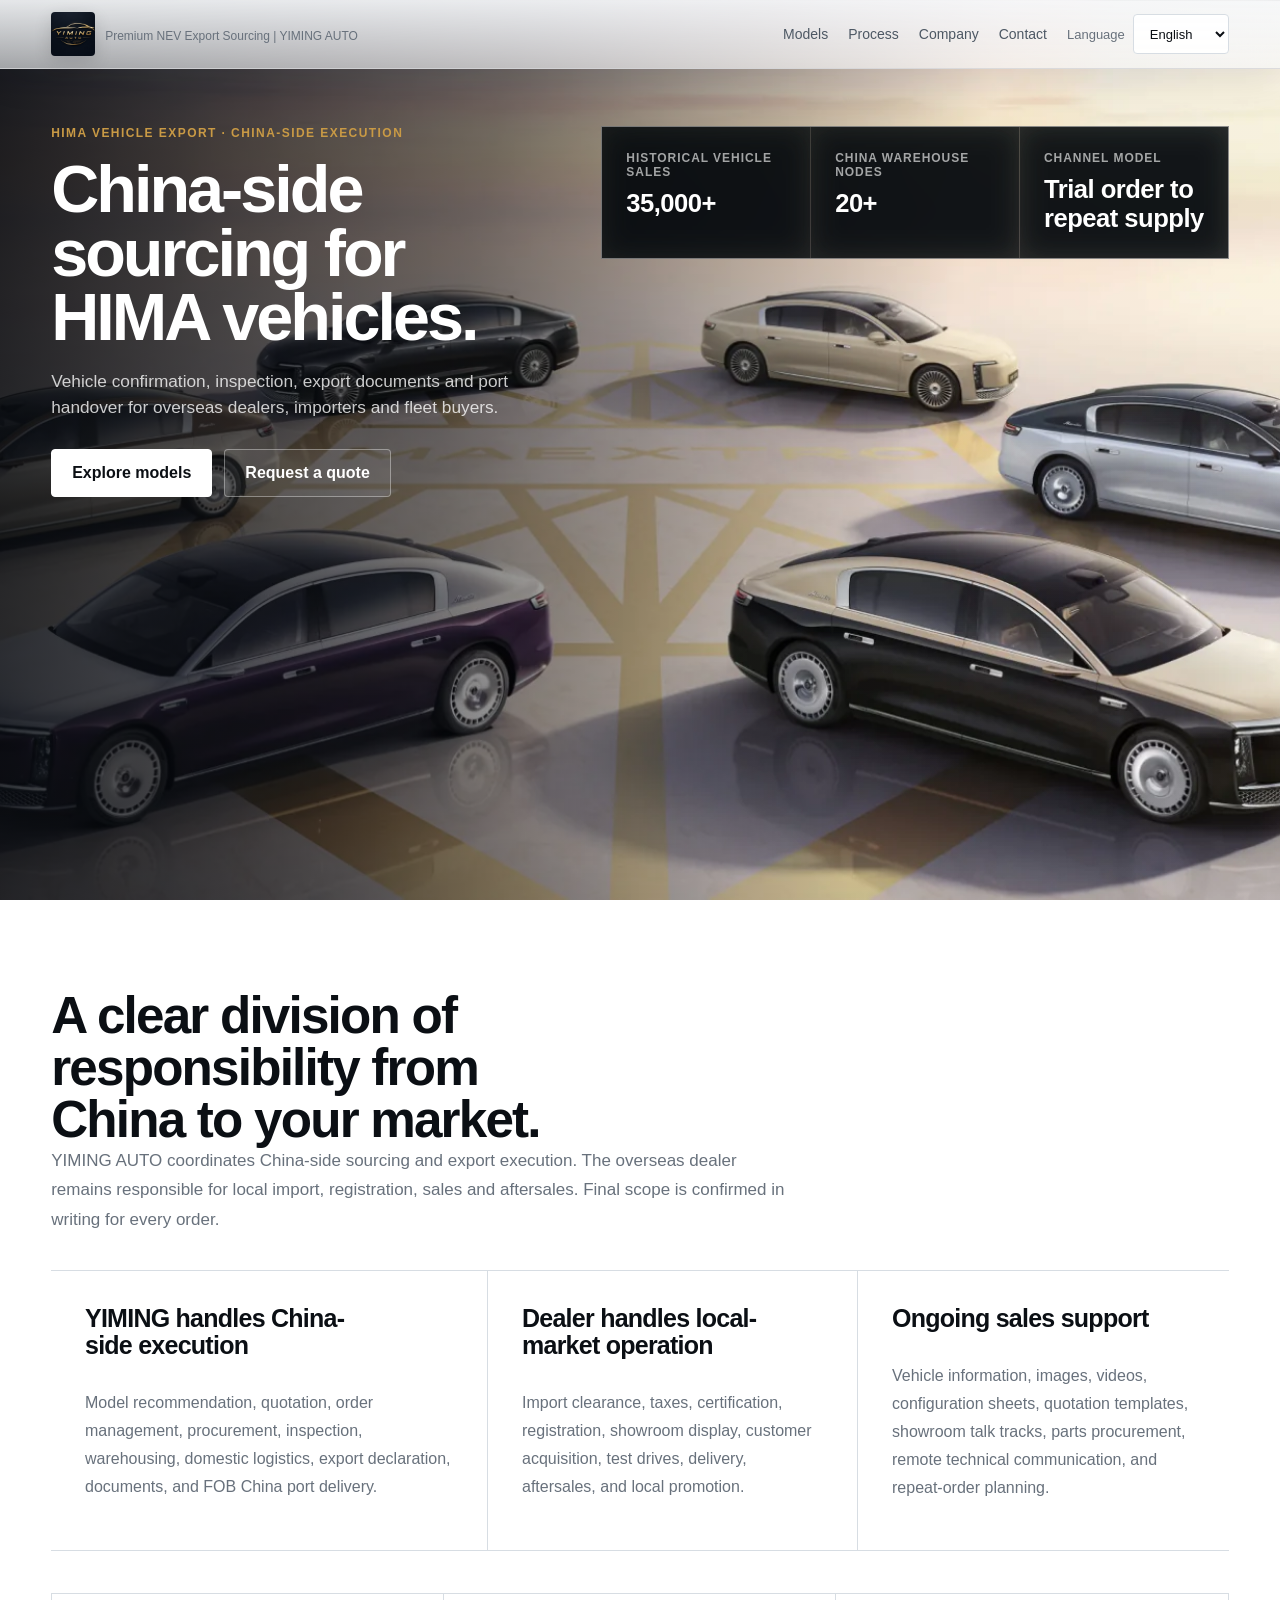
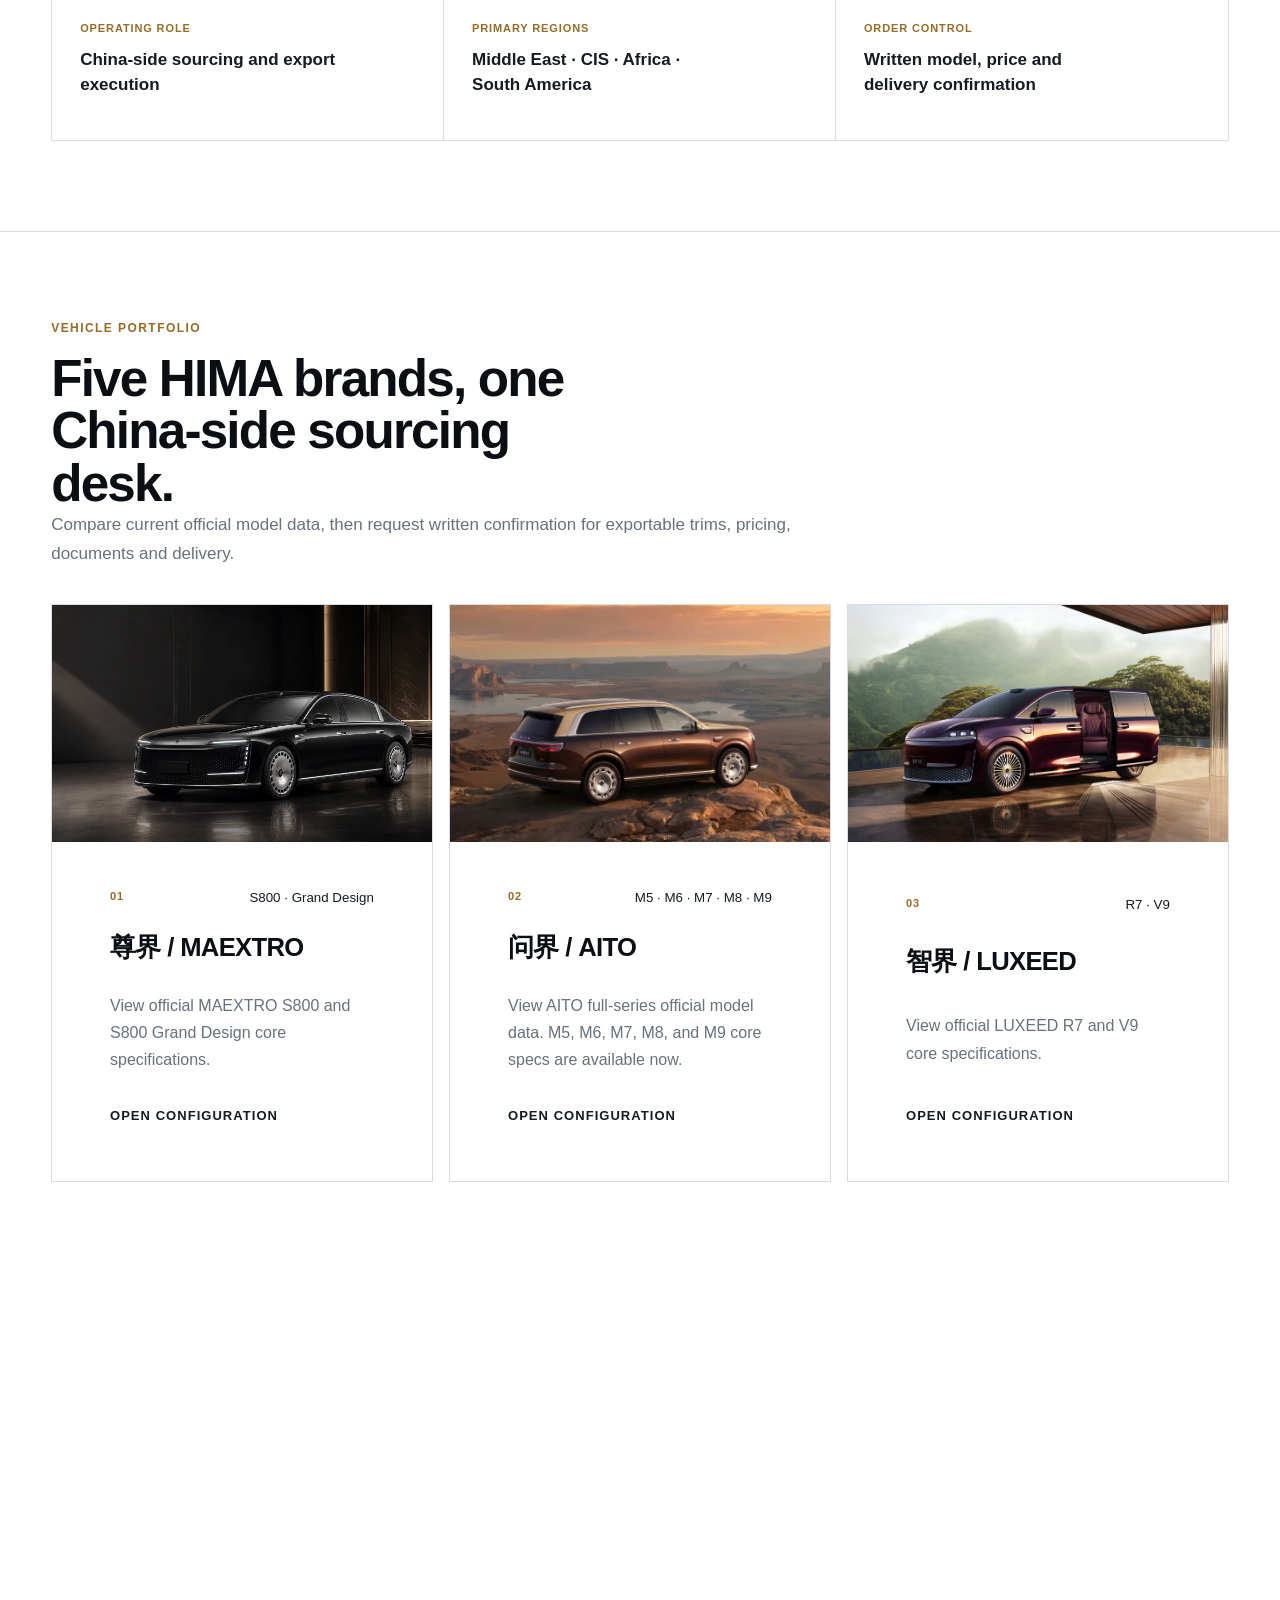
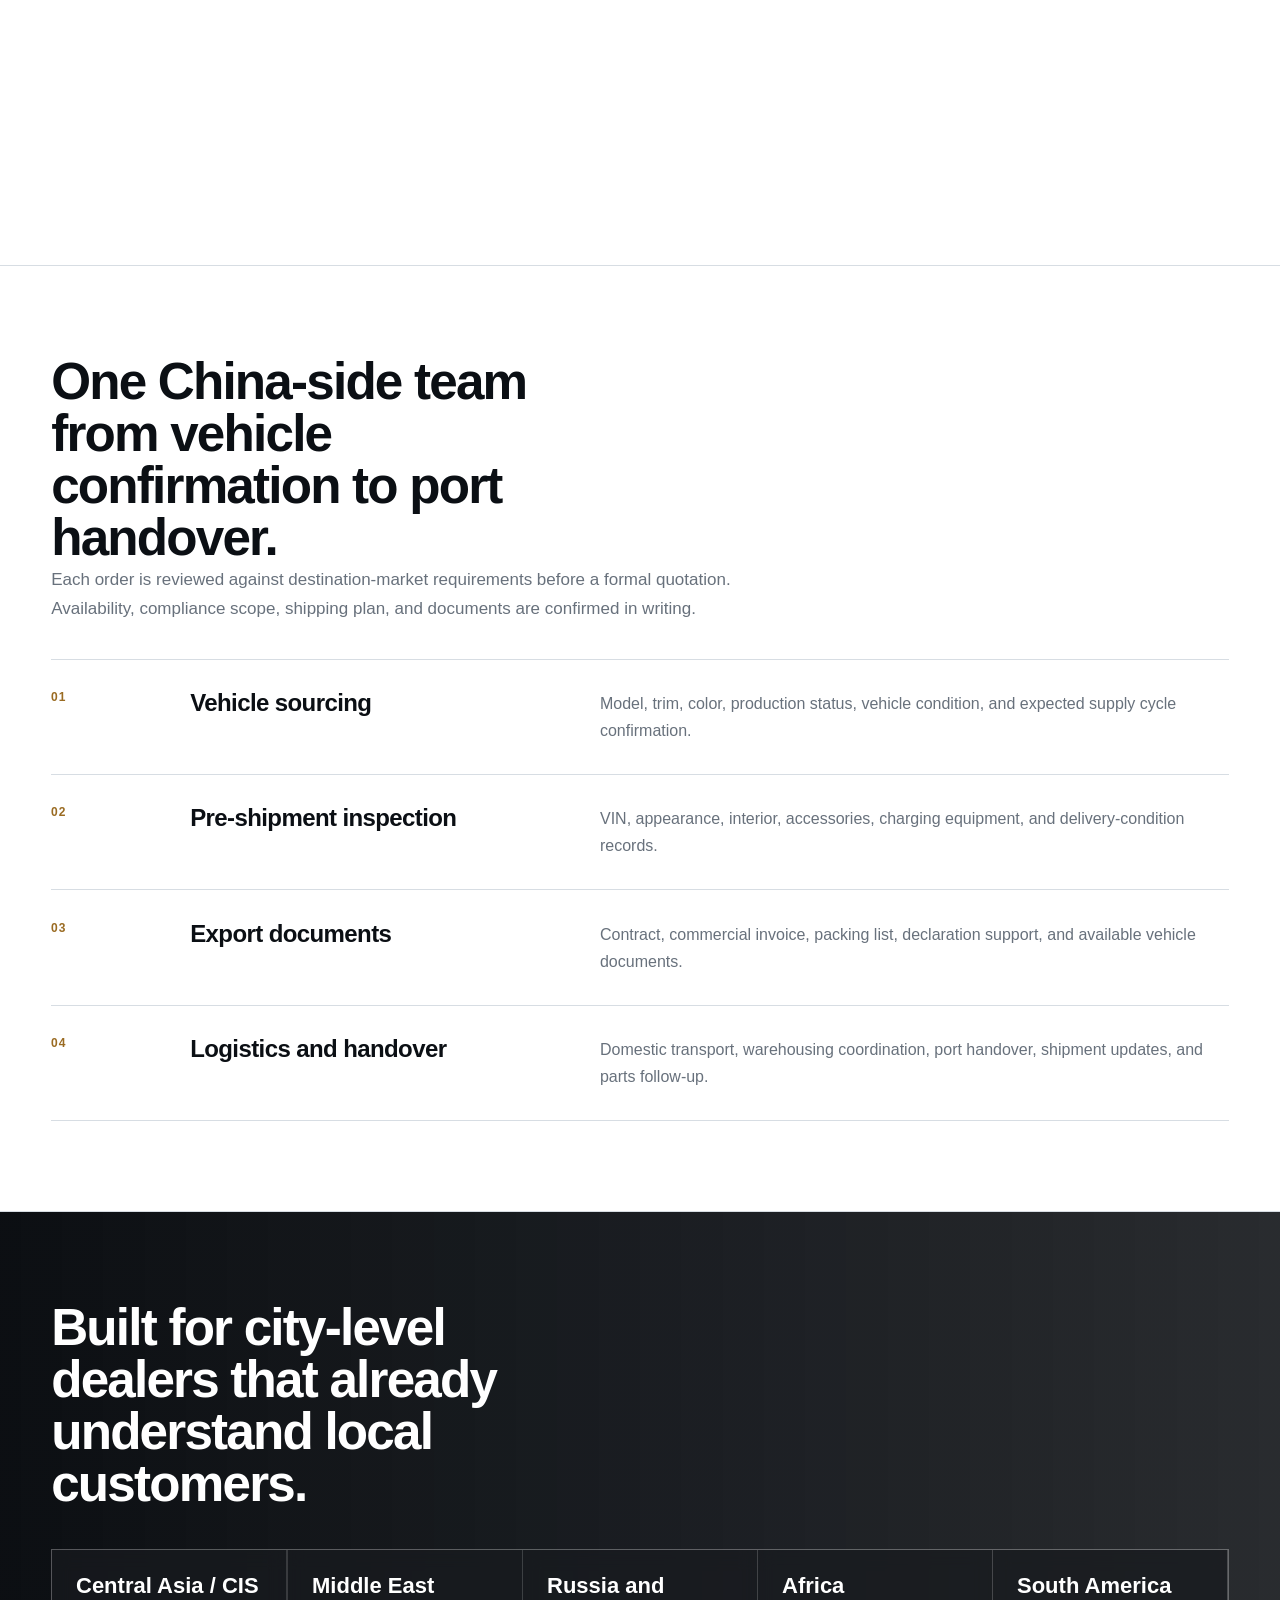
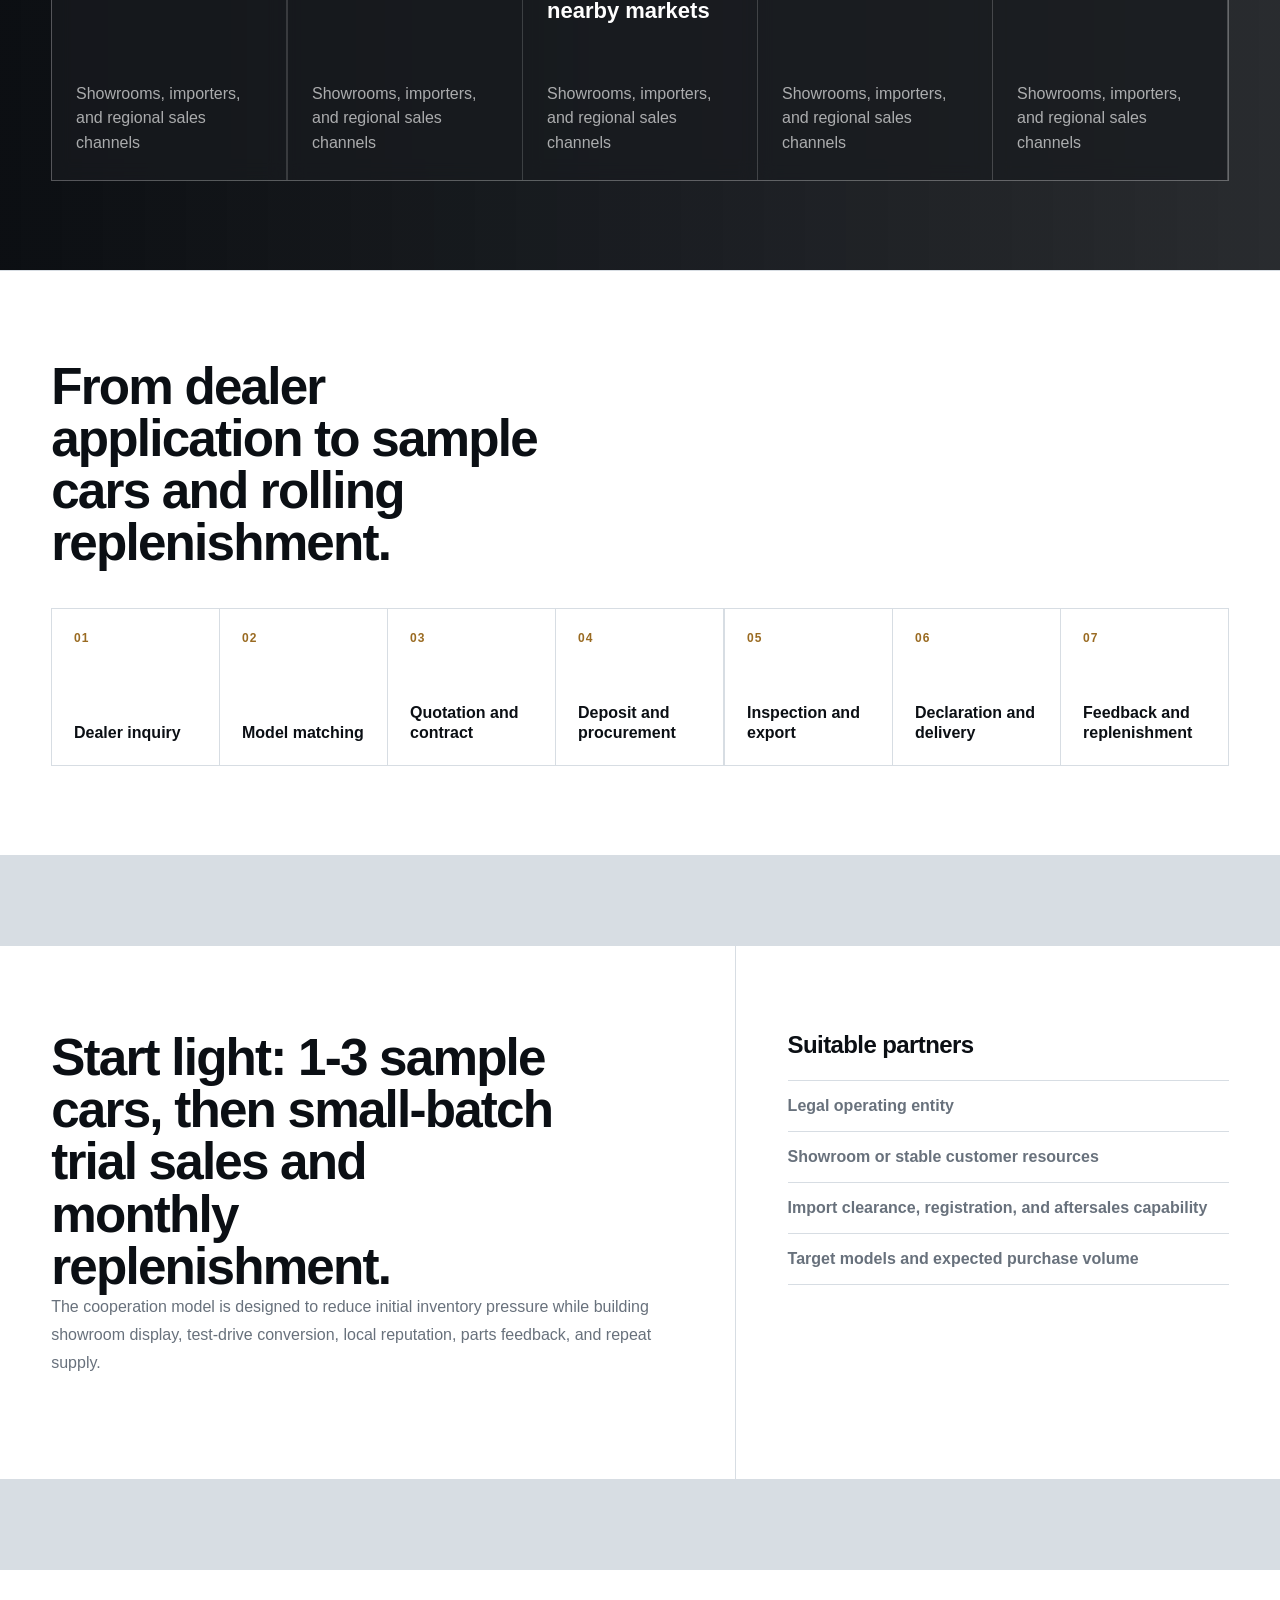
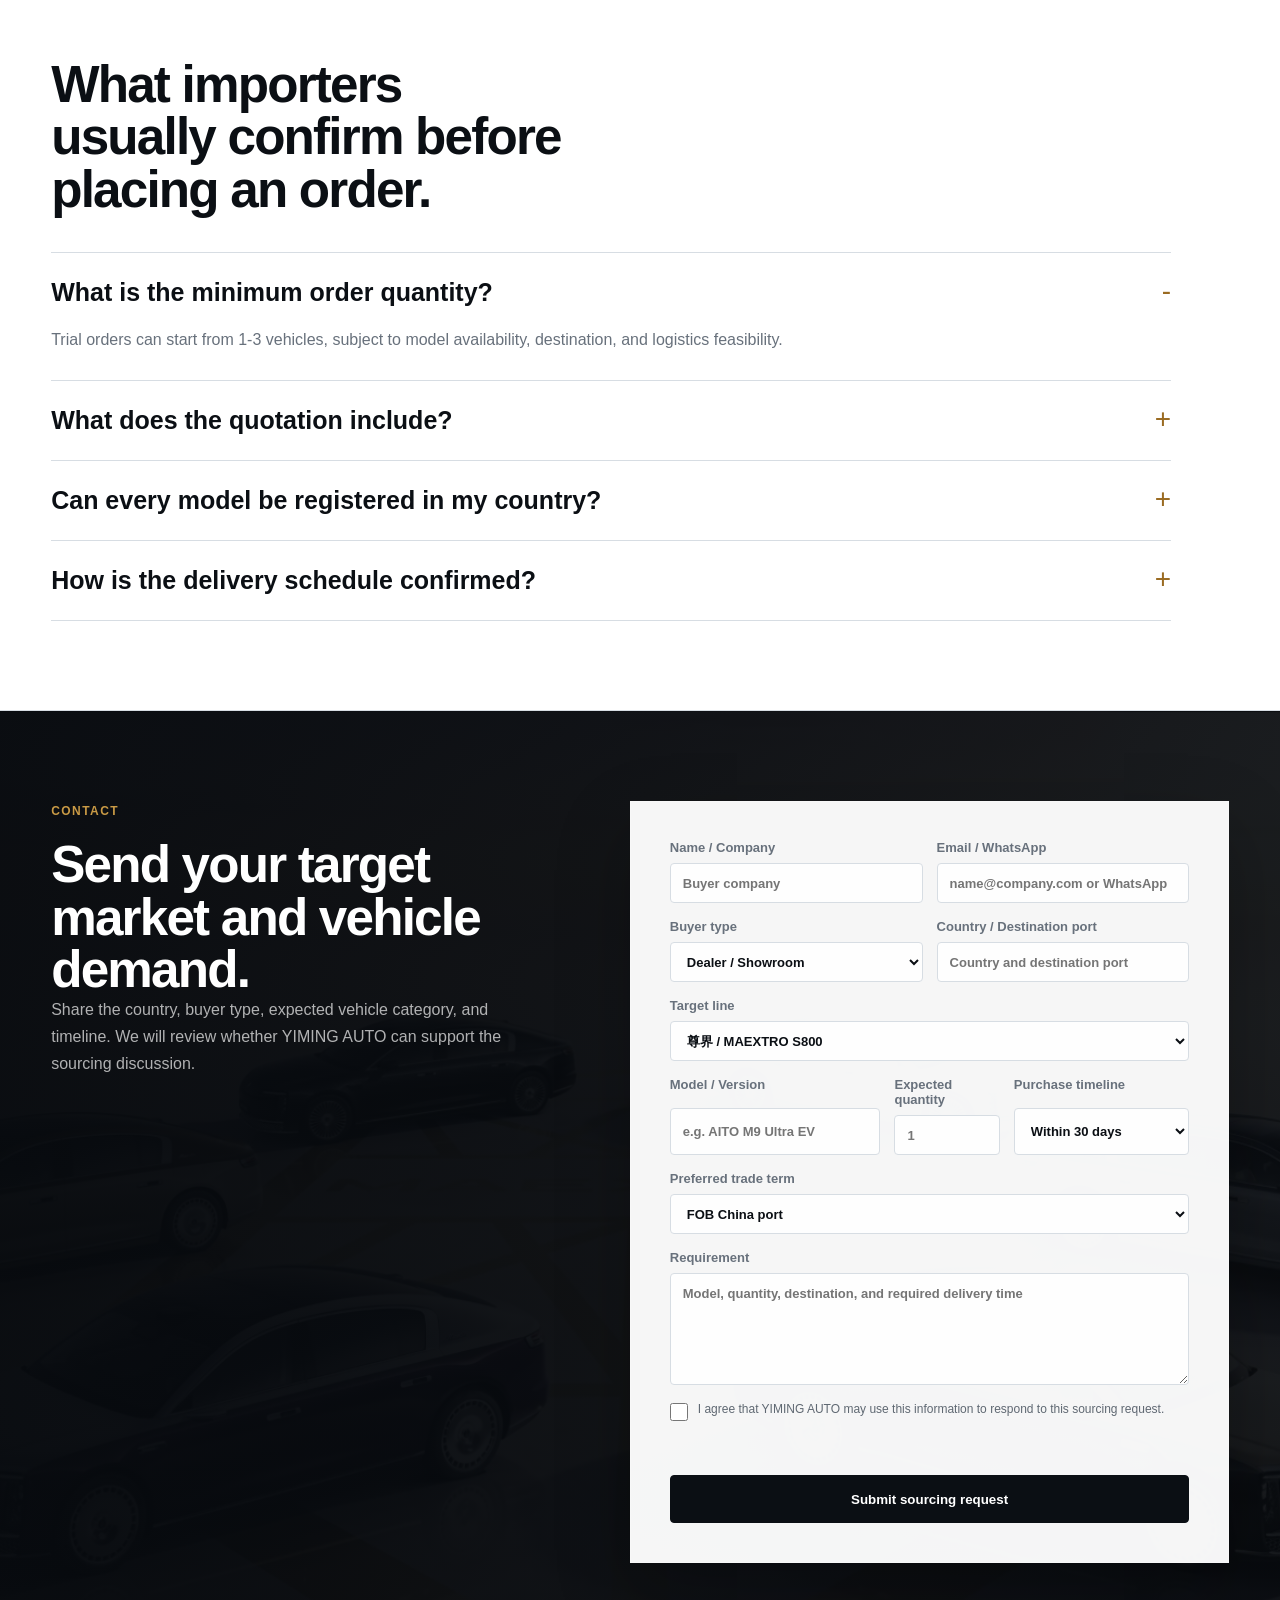
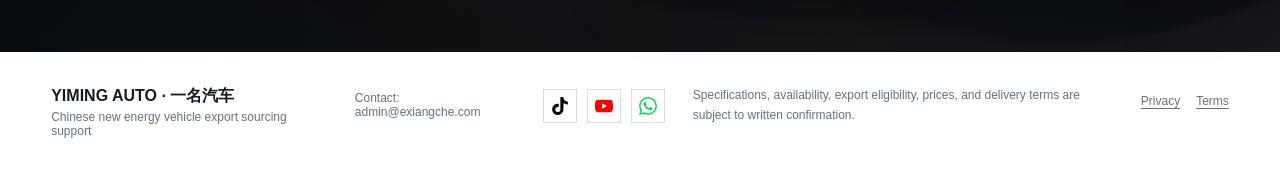
==== official-site/index.html @ 52d6fc52 "Track official site and add reliable site sync" ====
<!doctype html>
<html lang="en">
<head>
  <meta charset="utf-8">
  <meta name="viewport" content="width=device-width, initial-scale=1">
  <link rel="icon" type="image/png" href="./assets/favicon.png?v=20260713-logo-final">
  <link rel="apple-touch-icon" href="./assets/favicon.png?v=20260713-logo-final">
  <title>YIMING AUTO | HIMA Vehicle Sourcing and Export from China</title>
  <meta name="description" content="China-side sourcing, inspection, export documents and port handover for MAEXTRO, AITO, LUXEED, STELATO and SHANGJIE vehicles.">
  <meta name="robots" content="index,follow,max-image-preview:large">
  <meta name="theme-color" content="#0b0f14">
  <link rel="canonical" href="https://www.yiming-auto.com/">
  <meta property="og:title" content="YIMING AUTO | HIMA Vehicle Export Sourcing">
  <meta property="og:description" content="China-side execution for overseas vehicle dealers, importers and fleet buyers.">
  <meta property="og:type" content="website">
  <meta property="og:url" content="https://www.yiming-auto.com/">
  <meta property="og:image" content="https://www.yiming-auto.com/assets/zunjie-s800-config-bg-final.webp">
  <meta property="og:locale" content="en_US">
  <meta name="twitter:card" content="summary_large_image">
  <link rel="preload" as="image" type="image/webp" href="./assets/maextro-mobile-hero.webp" media="(max-width: 640px)">
  <link rel="preload" as="image" type="image/webp" href="./assets/zunjie-s800-config-bg-final.webp" media="(min-width: 641px)">
  <link rel="stylesheet" href="./styles.css?v=20260714-overall-v2">
  <script type="application/ld+json">
    {
      "@context": "https://schema.org",
      "@type": "Organization",
      "name": "YIMING AUTO",
      "alternateName": "一名汽车",
      "url": "https://www.yiming-auto.com/",
      "email": "admin@exiangche.com",
      "description": "China-side sourcing and export coordination for MAEXTRO, AITO and selected Chinese new energy vehicles.",
      "areaServed": ["Middle East", "Central Asia", "CIS", "Africa", "South America"],
      "contactPoint": {"@type":"ContactPoint","contactType":"sales","email":"admin@exiangche.com","availableLanguage":["English","Chinese","Arabic","Spanish","Russian","French"]}
    }
  </script>
  <script type="application/ld+json">
    {
      "@context": "https://schema.org",
      "@type": "FAQPage",
      "mainEntity": [
        {"@type":"Question","name":"What is the minimum order quantity?","acceptedAnswer":{"@type":"Answer","text":"Trial orders can start from 1-3 vehicles, subject to model availability, destination, and logistics feasibility."}},
        {"@type":"Question","name":"What does the quotation include?","acceptedAnswer":{"@type":"Answer","text":"The formal quotation states the exact model, trim, vehicle price, China-side service scope, trade term, payment schedule, and validity period."}},
        {"@type":"Question","name":"Can every model be registered in my country?","acceptedAnswer":{"@type":"Answer","text":"Import certification, local registration, charging standard, language, and road-use requirements must be checked for the destination market."}},
        {"@type":"Question","name":"How is the delivery schedule confirmed?","acceptedAnswer":{"@type":"Answer","text":"The schedule is confirmed after vehicle availability, payment, inspection, domestic transport, customs, and shipping capacity are reviewed."}}
      ]
    }
  </script>
</head>
<body class="home-page">
  <header class="site-header">
    <a class="brand" href="/" aria-label="YIMING AUTO home">
      <img class="brand-logo" src="./assets/yiming-auto-logo-128.webp" alt="YIMING AUTO" width="128" height="128">
      <span class="brand-text">
        <strong>YIMING AUTO</strong>
        <small data-i18n="brandSub">Premium NEV Export Sourcing · 一名汽车</small>
      </span>
    </a>
    <nav aria-label="Primary navigation">
      <a href="#models" data-i18n="navModels">Models</a>
      <a href="#process" data-i18n="navProcess">Process</a>
      <a href="#company" data-i18n="navCompany">Company</a>
      <a href="#contact" data-i18n="navContact">Contact</a>
      <label class="language-select">
        <span data-i18n="languageLabel">Language</span>
        <select class="js-language-switcher" aria-label="Select language">
          <option value="en">English</option>
          <option value="zh">中文</option>
          <option value="ar">العربية</option>
          <option value="es">Español</option>
          <option value="ru">Русский</option>
          <option value="fr">Français</option>
        </select>
      </label>
    </nav>
  </header>

  <main>
    <section class="hero company-hero">
      <div class="hero-copy">
        <p class="eyebrow" data-i18n="homeEyebrow">HIMA vehicle export · China-side execution</p>
        <h1 data-i18n="homeTitle">China-side sourcing for HIMA vehicles.</h1>
        <p class="lead" data-i18n="homeLead">Vehicle confirmation, inspection, export documents and port handover for overseas dealers, importers and fleet buyers.</p>
        <div class="hero-actions">
          <a class="button primary" href="#models" data-i18n="homePrimaryCta">Explore models</a>
          <a class="button secondary" href="#contact" data-i18n="homeSecondaryCta">Request a quote</a>
        </div>
      </div>
      <aside class="hero-panel proof-panel" aria-label="YIMING AUTO sourcing focus">
        <div>
          <span data-i18n="historySalesLabel">Historical vehicle sales</span>
          <strong>35,000+</strong>
        </div>
        <div>
          <span data-i18n="warehouseLabel">China warehouse nodes</span>
          <strong>20+</strong>
        </div>
        <div>
          <span data-i18n="channelLabel">Channel model</span>
          <strong data-i18n="channelValue">Trial order to repeat supply</strong>
        </div>
      </aside>
    </section>

    <section id="company" class="section company-section">
      <div class="section-heading narrow-heading">
        <h2 data-i18n="companyTitle">A clear division of responsibility from China to your market.</h2>
        <p class="section-intro" data-i18n="companyIntro">YIMING AUTO coordinates China-side sourcing and export execution. The overseas dealer remains responsible for local import, registration, sales and aftersales. Final scope is confirmed in writing for every order.</p>
      </div>
      <div class="role-grid">
        <article>
          <span data-i18n="roleChinaTitle">YIMING handles China-side execution</span>
          <p data-i18n="roleChinaText">Model recommendation, quotation, order management, procurement, inspection, warehousing, domestic logistics, export declaration, documents, and FOB China port delivery.</p>
        </article>
        <article>
          <span data-i18n="roleDealerTitle">Dealer handles local-market operation</span>
          <p data-i18n="roleDealerText">Import clearance, taxes, certification, registration, showroom display, customer acquisition, test drives, delivery, aftersales, and local promotion.</p>
        </article>
        <article>
          <span data-i18n="roleSupportTitle">Ongoing sales support</span>
          <p data-i18n="roleSupportText">Vehicle information, images, videos, configuration sheets, quotation templates, showroom talk tracks, parts procurement, remote technical communication, and repeat-order planning.</p>
        </article>
      </div>
      <div class="trust-ledger" aria-label="YIMING AUTO operating profile">
        <div><span data-i18n="trustRoleLabel">Operating role</span><strong data-i18n="trustRoleValue">China-side sourcing and export execution</strong></div>
        <div><span data-i18n="trustMarketsLabel">Primary regions</span><strong data-i18n="trustMarketsValue">Middle East · CIS · Africa · South America</strong></div>
        <div><span data-i18n="trustConfirmationLabel">Order control</span><strong data-i18n="trustConfirmationValue">Written model, price and delivery confirmation</strong></div>
      </div>
    </section>

    <section id="models" class="section model-choice-section">
      <div class="section-heading">
        <p class="eyebrow" data-i18n="modelEyebrow">Vehicle portfolio</p>
        <h2 data-i18n="modelTitle">Five HIMA brands, one China-side sourcing desk.</h2>
        <p class="section-intro" data-i18n="modelIntro">Compare current official model data, then request written confirmation for exportable trims, pricing, documents and delivery.</p>
      </div>
      <div class="choice-grid">
        <a class="choice-card" href="./zunjie.html">
          <div class="choice-media"><img src="./assets/maextro-s800-hero.webp" alt="MAEXTRO S800" width="1920" height="1080" loading="lazy"></div>
          <div class="choice-topline"><span>01</span><small>S800 · Grand Design</small></div>
          <h3>尊界 / MAEXTRO</h3>
          <p data-i18n="zunjieCardText">View MAEXTRO S800 configuration data. Core data is available now.</p>
          <strong data-i18n="openConfiguration">Open configuration</strong>
        </a>
        <a class="choice-card" href="./aito.html">
          <div class="choice-media"><img src="./assets/aito/m9-new.webp" alt="AITO M9" width="1920" height="960" loading="lazy"></div>
          <div class="choice-topline"><span>02</span><small>M5 · M6 · M7 · M8 · M9</small></div>
          <h3>问界 / AITO</h3>
          <p data-i18n="aitoCardText">View AITO full-series official model data. M5, M6, M7, M8, and M9 core specs are available now.</p>
          <strong data-i18n="openConfiguration">Open configuration</strong>
        </a>
        <a class="choice-card" href="./other.html">
          <div class="choice-media"><img src="./assets/luxeed/v9-hero.webp" alt="LUXEED V9" width="1920" height="1080" loading="lazy"></div>
          <div class="choice-topline"><span>03</span><small>R7 · V9</small></div>
          <h3>智界 / LUXEED</h3>
          <p data-i18n="otherCardText">Reserved for selected other Chinese NEV requests.</p>
          <strong data-i18n="openConfiguration">Open configuration</strong>
        </a>
        <a class="choice-card" href="./xiangjie.html">
          <div class="choice-media"><img src="./assets/stelato/s9-hero.webp" alt="STELATO S9 and S9T" width="3840" height="1600" loading="lazy"></div>
          <div class="choice-topline"><span>04</span><small>S9 · S9T</small></div>
          <h3>享界 / STELATO</h3>
          <p data-i18n="xiangjieCardText">View official STELATO S9 and S9T core specifications.</p>
          <strong data-i18n="openConfiguration">Open configuration</strong>
        </a>
        <a class="choice-card" href="./shangjie.html">
          <div class="choice-media"><img src="./assets/shangjie/h5-hero.webp" alt="SHANGJIE H5" width="3840" height="1600" loading="lazy"></div>
          <div class="choice-topline"><span>05</span><small>H5 · Z7 · Z7T</small></div>
          <h3>尚界 / SHANGJIE</h3>
          <p data-i18n="shangjieCardText">View official SHANGJIE H5, Z7, and Z7T core specifications.</p>
          <strong data-i18n="openConfiguration">Open configuration</strong>
        </a>
        <a class="choice-card inquiry-choice" href="#contact">
          <div class="choice-media"><img src="./assets/maextro/s800-grand-design.webp" alt="MAEXTRO S800 Grand Design official image" width="3840" height="1920" loading="lazy"></div>
          <div class="choice-topline"><span>06</span><small data-i18n="otherModelScope">By request</small></div>
          <h3 data-i18n="inquiryCardTitle">其他车型 / Other models</h3>
          <p data-i18n="inquiryCardText">Send the model, destination, and quantity for a separate sourcing review.</p>
          <strong data-i18n="requestModel">Submit model request</strong>
        </a>
      </div>
    </section>

    <section class="section export-service-section">
      <div class="section-heading narrow-heading">
        <h2 data-i18n="exportTitle">One China-side team from vehicle confirmation to port handover.</h2>
        <p class="section-intro" data-i18n="exportIntro">Each order is reviewed against destination-market requirements before a formal quotation. Availability, compliance scope, shipping plan, and documents are confirmed in writing.</p>
      </div>
      <div class="export-service-list">
        <article>
          <span>01</span>
          <div><h3 data-i18n="exportSourceTitle">Vehicle sourcing</h3><p data-i18n="exportSourceText">Model, trim, color, production status, vehicle condition, and expected supply cycle confirmation.</p></div>
        </article>
        <article>
          <span>02</span>
          <div><h3 data-i18n="exportInspectTitle">Pre-shipment inspection</h3><p data-i18n="exportInspectText">VIN, appearance, interior, accessories, charging equipment, and delivery-condition records.</p></div>
        </article>
        <article>
          <span>03</span>
          <div><h3 data-i18n="exportDocsTitle">Export documents</h3><p data-i18n="exportDocsText">Contract, commercial invoice, packing list, declaration support, and available vehicle documents.</p></div>
        </article>
        <article>
          <span>04</span>
          <div><h3 data-i18n="exportDeliveryTitle">Logistics and handover</h3><p data-i18n="exportDeliveryText">Domestic transport, warehousing coordination, port handover, shipment updates, and parts follow-up.</p></div>
        </article>
      </div>
    </section>

    <section class="section market-section">
      <div class="section-heading narrow-heading">
        <h2 data-i18n="marketTitle">Built for city-level dealers that already understand local customers.</h2>
      </div>
      <div class="market-board">
        <article><strong>Central Asia / CIS</strong><span data-i18n="marketFit">Showrooms, importers, and regional sales channels</span></article>
        <article><strong>Middle East</strong><span data-i18n="marketFit">Showrooms, importers, and regional sales channels</span></article>
        <article><strong>Russia and nearby markets</strong><span data-i18n="marketFit">Showrooms, importers, and regional sales channels</span></article>
        <article><strong>Africa</strong><span data-i18n="marketFit">Showrooms, importers, and regional sales channels</span></article>
        <article><strong>South America</strong><span data-i18n="marketFit">Showrooms, importers, and regional sales channels</span></article>
      </div>
    </section>

    <section id="process" class="section process-map-section">
      <div class="section-heading narrow-heading">
        <h2 data-i18n="processTitle">From dealer application to sample cars and rolling replenishment.</h2>
      </div>
      <ol class="process-map">
        <li><span>01</span><strong data-i18n="stepInquiry">Dealer inquiry</strong></li>
        <li><span>02</span><strong data-i18n="stepMatch">Model matching</strong></li>
        <li><span>03</span><strong data-i18n="stepQuote">Quotation and contract</strong></li>
        <li><span>04</span><strong data-i18n="stepDeposit">Deposit and procurement</strong></li>
        <li><span>05</span><strong data-i18n="stepInspection">Inspection and export</strong></li>
        <li><span>06</span><strong data-i18n="stepDeclaration">Declaration and delivery</strong></li>
        <li><span>07</span><strong data-i18n="stepReplenish">Feedback and replenishment</strong></li>
      </ol>
    </section>

    <section id="dealer" class="section dealer-section">
      <div class="dealer-copy">
        <h2 data-i18n="dealerTitle">Start light: 1-3 sample cars, then small-batch trial sales and monthly replenishment.</h2>
        <p data-i18n="dealerText">The cooperation model is designed to reduce initial inventory pressure while building showroom display, test-drive conversion, local reputation, parts feedback, and repeat supply.</p>
      </div>
      <div class="dealer-requirements">
        <h3 data-i18n="dealerRequirementsTitle">Suitable partners</h3>
        <ul>
          <li data-i18n="dealerReq1">Legal operating entity</li>
          <li data-i18n="dealerReq2">Showroom or stable customer resources</li>
          <li data-i18n="dealerReq3">Import clearance, registration, and aftersales capability</li>
          <li data-i18n="dealerReq4">Target models and expected purchase volume</li>
        </ul>
      </div>
    </section>

    <section class="section faq-section">
      <div class="section-heading narrow-heading">
        <h2 data-i18n="faqTitle">What importers usually confirm before placing an order.</h2>
      </div>
      <div class="faq-list">
        <details open>
          <summary data-i18n="faqMoqTitle">What is the minimum order quantity?</summary>
          <p data-i18n="faqMoqText">Trial orders can start from 1-3 vehicles, subject to model availability, destination, and logistics feasibility.</p>
        </details>
        <details>
          <summary data-i18n="faqQuoteTitle">What does the quotation include?</summary>
          <p data-i18n="faqQuoteText">The formal quotation states the exact model, trim, vehicle price, China-side service scope, trade term, payment schedule, and validity period.</p>
        </details>
        <details>
          <summary data-i18n="faqComplianceTitle">Can every model be registered in my country?</summary>
          <p data-i18n="faqComplianceText">No assumption is made. Import certification, local registration, charging standard, language, and road-use requirements must be checked for the destination market.</p>
        </details>
        <details>
          <summary data-i18n="faqLeadTitle">How is the delivery schedule confirmed?</summary>
          <p data-i18n="faqLeadText">The schedule is confirmed after vehicle availability, payment, inspection, domestic transport, customs, and shipping capacity are reviewed.</p>
        </details>
      </div>
    </section>

    <section id="contact" class="contact-section">
      <div>
        <p class="eyebrow" data-i18n="contactEyebrow">Contact</p>
        <h2 data-i18n="contactTitle">Send your target market and vehicle demand.</h2>
        <p data-i18n="contactText">Share the country, buyer type, expected vehicle category, and timeline. We will review whether YIMING AUTO can support the sourcing discussion.</p>
      </div>
      <form class="inquiry-form" id="websiteInquiryForm">
        <input class="form-honeypot" name="websiteCheck" tabindex="-1" autocomplete="off" aria-hidden="true">
        <div class="form-row">
        <label>
          <span data-i18n="formName">Name / Company</span>
          <input name="name" placeholder="Buyer company" required>
        </label>
        <label>
          <span data-i18n="formContact">Email / WhatsApp</span>
          <input name="contact" placeholder="name@company.com" required>
        </label>
        </div>
        <div class="form-row">
        <label>
          <span data-i18n="formBuyerType">Buyer type</span>
          <select name="buyerType" required>
            <option value="dealer" data-i18n="buyerDealer">Dealer / Showroom</option>
            <option value="importer" data-i18n="buyerImporter">Importer / Distributor</option>
            <option value="fleet" data-i18n="buyerFleet">Fleet / Rental operator</option>
            <option value="other" data-i18n="buyerOther">Other business buyer</option>
          </select>
        </label>
        <label>
          <span data-i18n="formCountry">Country / Destination port</span>
          <input name="country" placeholder="Country and port" required>
        </label>
        </div>
        <div class="form-row">
        <label>
          <span data-i18n="formTarget">Target line</span>
          <select name="modelLine">
            <option>尊界 / MAEXTRO S800</option>
            <option>尊界 / MAEXTRO S800 Grand Design</option>
            <option>问界 / AITO</option>
            <option>智界 / LUXEED</option>
            <option>享界 / STELATO</option>
            <option>尚界 / SHANGJIE</option>
            <option>其他车型 / Other</option>
          </select>
        </label>
        </div>
        <div class="form-row form-row-three">
        <label>
          <span data-i18n="formVersion">Model / Version</span>
          <input name="modelVersion" placeholder="e.g. AITO M9 Ultra EV">
        </label>
        <label>
          <span data-i18n="formQuantity">Expected quantity</span>
          <input name="quantity" type="number" min="1" placeholder="1">
        </label>
        <label>
          <span data-i18n="formTimeline">Purchase timeline</span>
          <select name="purchaseTimeline" required>
            <option value="30-days" data-i18n="timeline30">Within 30 days</option>
            <option value="1-3-months" data-i18n="timeline90">1-3 months</option>
            <option value="3-plus-months" data-i18n="timelineLater">More than 3 months</option>
            <option value="research" data-i18n="timelineResearch">Market research</option>
          </select>
        </label>
        </div>
        <label>
          <span data-i18n="formTradeTerm">Preferred trade term</span>
          <select name="tradeTerm">
            <option value="FOB">FOB China port</option>
            <option value="CIF">CIF destination port</option>
            <option value="EXW">EXW</option>
            <option value="confirm" data-i18n="tradeConfirm">Need recommendation</option>
          </select>
        </label>
        <label>
          <span data-i18n="formRequirement">Requirement</span>
          <textarea name="message" rows="4" placeholder="Country, quantity, model, timeline"></textarea>
        </label>
        <label class="form-consent">
          <input type="checkbox" name="privacyConsent" value="yes" required>
          <span data-i18n="formConsent">I agree that YIMING AUTO may use this information to respond to this sourcing request.</span>
        </label>
        <p class="form-status" id="websiteInquiryStatus" role="status"></p>
        <button class="button primary dark" type="submit" data-i18n="contactButton">Submit sourcing request</button>
      </form>
    </section>
  </main>

  <footer>
    <div>
      <strong>YIMING AUTO · 一名汽车</strong>
      <span data-i18n="footerText">Chinese new energy vehicle export sourcing support</span>
    </div>
    <div class="footer-contact">
      <a class="footer-email" href="mailto:admin@exiangche.com" data-i18n="footerContact">Contact: admin@exiangche.com</a>
      <div class="footer-social" aria-label="Public contact channels">
        <span class="social-link tiktok" title="TikTok" aria-label="TikTok"><img src="./assets/social/tiktok.svg" width="18" height="18" alt=""></span>
        <span class="social-link youtube" title="YouTube" aria-label="YouTube"><img src="./assets/social/youtube.svg" width="20" height="18" alt=""></span>
        <span class="social-link whatsapp" title="WhatsApp" aria-label="WhatsApp"><img src="./assets/social/whatsapp.svg" width="18" height="18" alt=""></span>
      </div>
    </div>
    <p class="footer-legal" data-i18n="footerLegal">Specifications, availability, export eligibility, prices, and delivery terms are subject to written confirmation.</p>
  </footer>
  <script src="./site.js?v=20260714-overall-v1"></script>
</body>
</html>
---- official-site/styles.css ----
﻿:root {
  color-scheme: light;
  --ink: #0b0f14;
  --text: #151b22;
  --muted: #68717c;
  --faint: #8d96a1;
  --line: #d7dde3;
  --paper: #f5f7f9;
  --panel: #ffffff;
  --dark: #070a0e;
  --dark-2: #10161d;
  --accent: #9c6f2a;
  --accent-2: #d2a24a;
  --radius: 4px;
  --max: 1440px;
  --hero-image: url("./assets/zunjie-s800-config-bg-final.webp");
  --mobile-hero-image: url("./assets/maextro-mobile-hero.webp");
}

* {
  box-sizing: border-box;
}

html {
  scroll-behavior: smooth;
}

body {
  margin: 0;
  color: var(--text);
  background: var(--paper);
  font-family: "Aptos", "Segoe UI", Arial, "Helvetica Neue", Helvetica, sans-serif;
  text-rendering: optimizeLegibility;
}

body.motion-ready {
  --motion-ease: cubic-bezier(0.22, 1, 0.36, 1);
}

body.config-page {
  background:
    linear-gradient(180deg, rgba(245, 247, 249, 0.06) 0%, rgba(245, 247, 249, 0.1) 42%, rgba(245, 247, 249, 0.16) 100%),
    var(--hero-image) center top / cover fixed no-repeat;
}

a {
  color: inherit;
  text-decoration: none;
}

p,
h1,
h2,
h3 {
  margin-top: 0;
}

.site-header {
  position: sticky;
  top: 0;
  z-index: 20;
  display: flex;
  align-items: center;
  justify-content: space-between;
  gap: 28px;
  min-height: 72px;
  padding: 12px clamp(18px, 4vw, 72px);
  background: rgba(247, 249, 251, 0.9);
  border-bottom: 1px solid rgba(11, 15, 20, 0.12);
  backdrop-filter: blur(18px);
  transition: min-height 0.35s var(--motion-ease, ease), background 0.35s ease, box-shadow 0.35s ease;
}

.site-header.is-scrolled {
  min-height: 64px;
  background: rgba(247, 249, 251, 0.96);
  box-shadow: 0 12px 36px rgba(18, 28, 38, 0.08);
}

.home-page .site-header {
  position: fixed;
  left: 0;
  right: 0;
  background: linear-gradient(180deg, rgba(247, 249, 251, 0.92), rgba(247, 249, 251, 0.62));
}

.brand {
  display: inline-flex;
  align-items: center;
  gap: 10px;
  min-width: 230px;
}

.brand-logo {
  width: 44px;
  height: 44px;
  display: block;
  object-fit: cover;
  object-position: center;
  border-radius: var(--radius);
  box-shadow: 0 6px 18px rgba(7, 10, 14, 0.14);
}

.brand-mark {
  display: grid;
  place-items: center;
  width: 42px;
  height: 42px;
  color: #fff;
  background: var(--ink);
  border-radius: var(--radius);
  font-weight: 900;
}

.brand strong,
.brand small,
footer span {
  display: block;
}

.brand strong {
  letter-spacing: -0.02em;
}

.site-header .brand strong {
  position: absolute;
  width: 1px;
  height: 1px;
  overflow: hidden;
  clip: rect(0, 0, 0, 0);
  white-space: nowrap;
}

.brand small,
footer span {
  margin-top: 3px;
  color: var(--muted);
  font-size: 12px;
}

nav {
  display: flex;
  align-items: center;
  gap: 20px;
  color: #4d5864;
  font-size: 14px;
  white-space: nowrap;
}

nav a {
  position: relative;
  padding: 8px 0;
}

nav > a::after {
  content: "";
  position: absolute;
  left: 0;
  right: 0;
  bottom: 2px;
  height: 1px;
  background: currentColor;
  transform: scaleX(0);
  transform-origin: right;
  transition: transform 0.28s var(--motion-ease, ease);
}

nav > a:hover::after,
nav > a:focus-visible::after {
  transform: scaleX(1);
  transform-origin: left;
}

nav a:hover {
  color: var(--ink);
}

.language-select {
  display: inline-flex;
  align-items: center;
  gap: 8px;
  color: var(--muted);
  font-size: 13px;
}

.language-select select,
input,
select,
textarea {
  min-height: 40px;
  padding: 0 12px;
  color: var(--ink);
  border: 1px solid var(--line);
  border-radius: var(--radius);
  background: rgba(255, 255, 255, 0.9);
  font: inherit;
}

textarea {
  min-height: 112px;
  padding-top: 12px;
  resize: vertical;
}

.hero {
  min-height: calc(100dvh - 76px);
  display: grid;
  grid-template-columns: minmax(0, 1fr) minmax(300px, 420px);
  align-items: end;
  gap: clamp(32px, 6vw, 88px);
  padding: 86px clamp(18px, 4vw, 72px) 72px;
  color: #fff;
  background:
    linear-gradient(105deg, rgba(7, 10, 14, 0.96) 0%, rgba(7, 10, 14, 0.76) 46%, rgba(7, 10, 14, 0.08) 80%),
    var(--hero-image) center/cover;
}

.company-hero {
  position: relative;
  overflow: hidden;
  min-height: 100dvh;
  grid-template-columns: minmax(0, 0.72fr) minmax(520px, 1fr);
  align-items: start;
  padding-top: clamp(112px, 13vh, 142px);
  padding-bottom: 42px;
  background:
    linear-gradient(100deg, rgba(7, 10, 14, 0.9) 0%, rgba(7, 10, 14, 0.54) 36%, rgba(7, 10, 14, 0.02) 70%),
    var(--hero-image) center/cover;
}

.company-hero .hero-copy {
  max-width: 650px;
  padding-top: 0;
}

.company-hero h1 {
  max-width: 650px;
  margin-bottom: 18px;
  font-size: clamp(36px, 3.85vw, 58px);
  line-height: 1.03;
  letter-spacing: -0.048em;
}

.company-hero .lead {
  max-width: 620px;
  font-size: 16px;
  line-height: 1.68;
}

.company-hero .proof-panel {
  align-self: start;
  display: grid;
  grid-template-columns: repeat(3, minmax(0, 1fr));
  width: min(640px, 100%);
  max-width: none;
  margin-top: 0;
  margin-left: auto;
  background: rgba(255, 255, 255, 0.2);
}

.company-hero .proof-panel div {
  min-height: 104px;
  padding: 18px 20px;
  background: rgba(7, 10, 14, 0.42);
}

.company-hero .proof-panel strong {
  font-size: 23px;
}

.hero-copy {
  max-width: 860px;
}

.eyebrow {
  margin-bottom: 18px;
  color: var(--accent);
  font-size: 12px;
  font-weight: 900;
  letter-spacing: 0.12em;
  text-transform: uppercase;
}

.hero .eyebrow,
.contact-section .eyebrow,
.market-section .eyebrow {
  color: var(--accent-2);
}

h1 {
  max-width: 920px;
  margin-bottom: 24px;
  color: inherit;
  font-size: clamp(48px, 7vw, 104px);
  line-height: 0.93;
  letter-spacing: -0.055em;
}

h2 {
  max-width: 980px;
  margin-bottom: 0;
  color: var(--ink);
  font-size: clamp(32px, 4vw, 60px);
  line-height: 1.02;
  letter-spacing: -0.04em;
}

h3 {
  margin-bottom: 12px;
  color: var(--ink);
  font-size: 24px;
  line-height: 1.08;
  letter-spacing: -0.025em;
}

[dir="rtl"] h1,
[dir="rtl"] h2,
[dir="rtl"] h3,
[dir="rtl"] p {
  letter-spacing: 0;
}

.lead,
.section-intro {
  max-width: 740px;
  color: var(--muted);
  font-size: 17px;
  line-height: 1.72;
}

.lead {
  color: rgba(255, 255, 255, 0.78);
}

.hero-actions {
  display: flex;
  flex-wrap: wrap;
  gap: 12px;
  margin-top: 28px;
}

.button {
  display: inline-flex;
  align-items: center;
  justify-content: center;
  min-height: 48px;
  padding: 0 20px;
  border: 1px solid rgba(255, 255, 255, 0.36);
  border-radius: var(--radius);
  color: #fff;
  font-weight: 800;
  cursor: pointer;
  transition: transform 0.16s ease, background 0.16s ease, border-color 0.16s ease;
}

.button:hover {
  transform: translateY(-1px);
}

.button:active {
  transform: translateY(1px);
}

.button.primary {
  color: var(--ink);
  background: #fff;
  border-color: #fff;
}

.button.primary.dark {
  color: #fff;
  background: var(--ink);
  border-color: var(--ink);
}

.button.secondary {
  background: rgba(255, 255, 255, 0.06);
}

.hero-panel {
  display: grid;
  gap: 1px;
  background: rgba(255, 255, 255, 0.24);
  border: 1px solid rgba(255, 255, 255, 0.24);
}

.hero-panel div {
  min-height: 126px;
  padding: 24px;
  color: #fff;
  background: rgba(7, 10, 14, 0.54);
  backdrop-filter: blur(14px);
}

.hero-panel span,
.model-grid span,
.process-list span,
.service-grid span {
  display: block;
  margin-bottom: 10px;
  color: rgba(255, 255, 255, 0.62);
  font-size: 12px;
  font-weight: 900;
  letter-spacing: 0.08em;
  text-transform: uppercase;
}

.hero-panel strong {
  display: block;
  font-size: 26px;
  line-height: 1.12;
  letter-spacing: -0.02em;
}

.section {
  padding: 86px clamp(18px, 4vw, 72px);
  border-bottom: 1px solid var(--line);
}

.section-heading {
  max-width: 980px;
  margin-bottom: 36px;
}

.narrow-heading {
  max-width: 1040px;
}

.company-section,
.model-choice-section,
.export-service-section,
.process-map-section,
.service-section,
.process-section,
.faq-section {
  background: #fff;
}

.role-grid {
  display: grid;
  grid-template-columns: 1.18fr 1fr 1fr;
  gap: 0;
  background: #fff;
  border-top: 1px solid var(--line);
  border-bottom: 1px solid var(--line);
}

.role-grid article {
  min-height: 250px;
  padding: 34px 34px 32px;
  background: #fff;
  border-right: 1px solid var(--line);
}

.role-grid article:last-child {
  border-right: 0;
}

.role-grid span {
  display: block;
  max-width: 290px;
  margin-bottom: 30px;
  color: var(--ink);
  font-size: 25px;
  font-weight: 900;
  line-height: 1.08;
  letter-spacing: -0.03em;
}

.role-grid p {
  max-width: 430px;
  color: var(--muted);
  line-height: 1.75;
}

.choice-grid {
  display: grid;
  grid-template-columns: repeat(12, minmax(0, 1fr));
  gap: 12px;
  background: transparent;
  border: 0;
}

.choice-grid > .choice-card {
  grid-column: span 4;
}

.choice-card {
  min-height: 420px;
  display: grid;
  align-content: space-between;
  gap: 18px;
  padding: 30px;
  background: #fff;
  border: 1px solid var(--line);
  transition: transform 0.16s ease, background 0.16s ease, color 0.16s ease, border-color 0.16s ease;
}

.choice-media {
  aspect-ratio: 16 / 9;
  margin: -30px -30px 4px;
  overflow: hidden;
  background: #e8ebee;
}

.choice-media img {
  width: 100%;
  height: 100%;
  display: block;
  object-fit: cover;
  transition: transform .35s ease;
}

.choice-card:hover .choice-media img {
  transform: scale(1.025);
}

.choice-card:hover,
.choice-card:focus-visible {
  color: #fff;
  background: var(--ink);
  border-color: var(--ink);
  transform: translateY(-2px);
}

.choice-card:hover h3,
.choice-card:focus-visible h3 {
  color: #fff;
}

.choice-card:hover p,
.choice-card:focus-visible p {
  color: rgba(255, 255, 255, 0.68);
}

.choice-card span {
  color: var(--accent);
  font-size: 12px;
  font-weight: 900;
  letter-spacing: 0.1em;
}

.choice-card p {
  color: var(--muted);
  line-height: 1.7;
}

.choice-card strong {
  font-size: 13px;
  letter-spacing: 0.08em;
  text-transform: uppercase;
}

.choice-card.inquiry-choice .choice-media {
  background: #070a0e;
}

.choice-card.inquiry-choice .choice-media img {
  width: 100%;
  height: 100%;
  object-fit: cover;
  object-position: center 58%;
}

.export-service-list {
  border-top: 1px solid var(--line);
}

.export-service-list article {
  display: grid;
  grid-template-columns: 88px minmax(0, 1fr);
  gap: clamp(24px, 4vw, 64px);
  padding: 30px 0;
  border-bottom: 1px solid var(--line);
}

.export-service-list article > span {
  color: var(--accent);
  font-size: 12px;
  font-weight: 900;
  letter-spacing: 0.1em;
}

.export-service-list article > div {
  display: grid;
  grid-template-columns: minmax(220px, 0.55fr) minmax(0, 1fr);
  gap: clamp(24px, 5vw, 90px);
}

.export-service-list h3,
.export-service-list p {
  margin: 0;
}

.export-service-list p {
  max-width: 680px;
  color: var(--muted);
  line-height: 1.7;
}

.market-section {
  color: #fff;
  background:
    linear-gradient(90deg, rgba(7, 10, 14, 0.98), rgba(7, 10, 14, 0.86)),
    var(--hero-image) center/cover fixed;
}

.market-section h2 {
  color: #fff;
}

.market-board {
  display: grid;
  grid-template-columns: repeat(5, minmax(0, 1fr));
  gap: 1px;
  margin-top: 38px;
  background: rgba(255, 255, 255, 0.16);
  border: 1px solid rgba(255, 255, 255, 0.16);
}

.market-board article {
  min-height: 230px;
  display: flex;
  flex-direction: column;
  justify-content: space-between;
  padding: 24px;
  background: rgba(7, 10, 14, 0.68);
  backdrop-filter: blur(8px);
}

.market-board strong {
  color: #fff;
  font-size: 22px;
  line-height: 1.12;
}

.market-board span {
  color: rgba(255, 255, 255, 0.64);
  line-height: 1.55;
}

.process-map {
  display: grid;
  grid-template-columns: repeat(7, minmax(132px, 1fr));
  gap: 1px;
  margin: 38px 0 0;
  padding: 0;
  overflow-x: auto;
  background: var(--line);
  border: 1px solid var(--line);
  list-style: none;
}

.process-map li {
  min-height: 156px;
  display: flex;
  flex-direction: column;
  justify-content: space-between;
  padding: 22px;
  background: #fff;
}

.process-map span {
  color: var(--accent);
  font-size: 12px;
  font-weight: 900;
  letter-spacing: 0.08em;
}

.process-map strong {
  color: var(--ink);
  line-height: 1.24;
}

.dealer-section {
  display: grid;
  grid-template-columns: minmax(0, 1.15fr) minmax(320px, 0.85fr);
  gap: 1px;
  padding: 0;
  background: var(--line);
}

.dealer-copy,
.dealer-requirements {
  padding: 86px clamp(18px, 4vw, 72px);
  background: #fff;
}

.dealer-copy p:not(.eyebrow) {
  max-width: 650px;
  color: var(--muted);
  line-height: 1.75;
}

.dealer-requirements ul {
  display: grid;
  gap: 0;
  margin: 22px 0 0;
  padding: 0;
  border-top: 1px solid var(--line);
  list-style: none;
}

.dealer-requirements li {
  padding: 16px 0;
  border-bottom: 1px solid var(--line);
  color: var(--muted);
  font-weight: 800;
}

.faq-list {
  max-width: 1120px;
  border-top: 1px solid var(--line);
}

.faq-list details {
  border-bottom: 1px solid var(--line);
}

.faq-list summary {
  position: relative;
  padding: 25px 54px 25px 0;
  color: var(--ink);
  font-size: clamp(18px, 2vw, 25px);
  font-weight: 800;
  cursor: pointer;
  list-style: none;
}

.faq-list summary::-webkit-details-marker {
  display: none;
}

.faq-list summary::after {
  content: "+";
  position: absolute;
  top: 22px;
  right: 0;
  color: var(--accent);
  font-size: 28px;
  font-weight: 400;
}

.faq-list details[open] summary::after {
  content: "-";
}

.faq-list p {
  max-width: 780px;
  margin: -6px 0 26px;
  color: var(--muted);
  line-height: 1.75;
}

.page-hero {
  min-height: 420px;
  padding: 92px clamp(18px, 4vw, 72px) 64px;
  border-bottom: 1px solid var(--line);
  background: rgba(255, 255, 255, 0.82);
}

.page-hero h1 {
  color: var(--ink);
}

.config-hero {
  position: relative;
  overflow: hidden;
  min-height: 480px;
  display: grid;
  align-content: start;
  padding-top: 52px;
  background: rgba(255, 255, 255, 0.06);
}

.config-hero h1 {
  max-width: 1160px;
  font-size: clamp(44px, 4.7vw, 64px);
  line-height: 1;
  white-space: nowrap;
}

.spec-source {
  max-width: 900px;
  margin: 24px 0 0;
  padding: 14px 16px;
  color: var(--muted);
  background: rgba(255, 255, 255, .72);
  line-height: 1.7;
}

.empty-page {
  min-height: calc(100dvh - 190px);
}

.placeholder-page {
  background:
    linear-gradient(110deg, rgba(255, 255, 255, 0.94), rgba(255, 255, 255, 0.72)),
    var(--hero-image) center/cover;
}

.placeholder-grid {
  display: grid;
  grid-template-columns: minmax(0, 1fr) minmax(280px, 420px);
  gap: 1px;
  background: var(--line);
  border: 1px solid var(--line);
}

.placeholder-grid article {
  padding: 30px;
  background: rgba(255, 255, 255, 0.88);
}

.placeholder-grid span {
  display: block;
  margin-bottom: 12px;
  color: var(--accent);
  font-size: 12px;
  font-weight: 900;
  letter-spacing: 0.1em;
  text-transform: uppercase;
}

.placeholder-grid p,
.placeholder-grid li {
  color: var(--muted);
  line-height: 1.7;
}

.placeholder-grid ul {
  margin: 0;
  padding-left: 18px;
}

.specs-section {
  background: rgba(255, 255, 255, 0.06);
}

.spec-summary-grid {
  display: grid;
  grid-template-columns: repeat(3, minmax(0, 1fr));
  gap: 1px;
  margin-bottom: 26px;
  background: rgba(11, 15, 20, 0.16);
  border: 1px solid rgba(11, 15, 20, 0.16);
}

.spec-summary-grid article {
  padding: 22px;
  background: rgba(255, 255, 255, 0.58);
  backdrop-filter: blur(3px);
}

.spec-summary-grid span {
  display: block;
  margin-bottom: 10px;
  color: var(--muted);
  font-size: 12px;
  font-weight: 900;
  letter-spacing: 0.08em;
  text-transform: uppercase;
}

.spec-summary-grid strong {
  display: block;
  color: var(--ink);
  line-height: 1.45;
}

.spec-table-wrap {
  overflow-x: auto;
  border: 1px solid rgba(11, 15, 20, 0.18);
  background: rgba(255, 255, 255, 0.54);
  backdrop-filter: blur(4px);
}

.spec-table {
  width: 100%;
  min-width: 1120px;
  border-collapse: collapse;
  font-size: 14px;
}

.spec-table th,
.spec-table td {
  padding: 15px 16px;
  border-bottom: 1px solid rgba(11, 15, 20, 0.12);
  text-align: left;
  vertical-align: top;
}

.spec-table th {
  position: sticky;
  top: 0;
  z-index: 1;
  color: #4e5965;
  background: rgba(248, 250, 252, 0.72);
  font-size: 12px;
  font-weight: 900;
  letter-spacing: 0.06em;
  text-transform: uppercase;
}

.spec-table td:first-child,
.spec-table th:first-child {
  position: sticky;
  left: 0;
  z-index: 2;
  min-width: 180px;
  background: rgba(255, 255, 255, 0.74);
  font-weight: 900;
}

.spec-table th:first-child {
  z-index: 3;
  background: rgba(248, 250, 252, 0.82);
}

.aito-page {
  background: #f3f5f7;
}

.aito-hero {
  min-height: 330px;
  padding-top: 64px;
  padding-bottom: 32px;
  background: #f3f5f7;
}

.aito-hero h1 {
  max-width: 1180px;
  font-size: clamp(40px, 4.4vw, 68px);
  line-height: 1.02;
  letter-spacing: -0.035em;
}

.aito-hero .section-intro {
  max-width: 860px;
}

.aito-model-nav {
  display: flex;
  gap: 8px;
  margin-top: 24px;
}

.aito-model-nav a {
  min-width: 58px;
  padding: 12px 18px;
  border: 1px solid #cbd2d9;
  color: var(--ink);
  background: #fff;
  font-weight: 800;
  text-align: center;
  text-decoration: none;
  transition: color 0.22s ease, background-color 0.22s ease, border-color 0.22s ease, transform 0.22s var(--motion-ease, ease);
}

.aito-model-nav a:active {
  transform: translateY(1px);
}

.aito-model-nav a:hover,
.aito-model-nav a:focus-visible,
.aito-model-nav a.is-active {
  color: #fff;
  background: #0b0f14;
  border-color: #0b0f14;
}

.aito-catalog {
  display: grid;
  gap: 34px;
  min-width: 0;
  padding: 34px 0 80px;
}

.aito-model {
  max-width: none;
  min-width: 0;
  width: 100%;
  margin: 0 auto;
  scroll-margin-top: 94px;
  background: #fff;
  border-top: 1px solid #d7dde3;
  border-bottom: 1px solid #d7dde3;
}

.aito-model-media {
  position: relative;
  aspect-ratio: 16 / 6.7;
  overflow: hidden;
  background: #dfe3e7;
}

.aito-model-media img {
  width: 100%;
  height: 100%;
  display: block;
  object-fit: cover;
  object-position: center;
  transition: transform 1.1s var(--motion-ease, ease);
}

.aito-model.is-visible .aito-model-media img {
  transform: scale(1.018);
}

#aito-m6 .aito-model-media img,
#aito-m7 .aito-model-media img {
  object-position: center 54%;
}

.aito-model-header {
  display: grid;
  grid-template-columns: minmax(0, 1fr) minmax(220px, 320px);
  gap: 32px;
  align-items: end;
  padding: 34px clamp(18px, 4vw, 72px) 30px;
}

.aito-model-kicker {
  margin: 0 0 8px;
  color: #987022;
  font-size: 12px;
  font-weight: 900;
  letter-spacing: .12em;
}

.aito-model-header h2 {
  margin: 0 0 12px;
  font-size: clamp(34px, 5vw, 66px);
  line-height: .98;
}

.aito-model-header p:not(.aito-model-kicker) {
  max-width: 720px;
  margin: 0;
  color: var(--muted);
  line-height: 1.65;
}

.aito-model-facts {
  display: grid;
  gap: 12px;
  padding-left: 24px;
  border-left: 1px solid #d7dde3;
}

.aito-model-facts span {
  color: var(--muted);
  font-size: 14px;
}

.aito-model-facts strong {
  font-size: 30px;
}

.aito-model-facts small {
  font-size: 14px;
}

.aito-model .spec-table-wrap {
  width: calc(100% - clamp(36px, 8vw, 144px));
  margin: 0 clamp(18px, 4vw, 72px);
  background: #fff;
  backdrop-filter: none;
}

.aito-model-table {
  min-width: 990px;
}

.aito-model-table td:first-child,
.aito-model-table th:first-child {
  min-width: 260px;
  background: #fff;
}

.aito-model-table th:first-child {
  background: #f4f6f8;
}

.aito-source-link {
  display: inline-block;
  margin: 22px clamp(18px, 4vw, 72px) 32px;
  color: var(--ink);
  font-size: 14px;
  font-weight: 800;
  text-underline-offset: 5px;
}

.aito-export-note {
  display: grid;
  grid-template-columns: minmax(0, .8fr) minmax(0, 1.2fr);
  gap: 48px;
  align-items: start;
  background: #0b0f14;
  color: #fff;
}

.aito-export-note h2 {
  color: #fff;
}

.aito-export-note > p {
  margin: 28px 0 0;
  color: rgba(255,255,255,.7);
  line-height: 1.75;
}

@media (max-width: 760px) {
  .aito-page .site-header nav {
    flex-wrap: wrap;
    overflow-x: visible;
    row-gap: 10px;
  }

  .aito-page .language-select {
    margin-left: 0;
  }

  .aito-model-nav {
    overflow-x: auto;
    padding-bottom: 4px;
  }

  .aito-catalog {
    padding: 18px 14px 54px;
  }

  .aito-model-media {
    aspect-ratio: 4 / 3;
  }

  .aito-model-header {
    grid-template-columns: 1fr;
    gap: 22px;
    padding: 24px 20px;
  }

  .aito-model-facts {
    grid-template-columns: 1fr auto;
    align-items: center;
    padding: 16px 0 0;
    border-left: 0;
    border-top: 1px solid #d7dde3;
  }

  .aito-model .spec-table-wrap {
    width: calc(100% - 40px);
    margin: 0 20px;
  }

  .aito-source-link {
    margin: 20px 20px 26px;
  }

  .aito-export-note {
    grid-template-columns: 1fr;
    gap: 8px;
  }
}

.spec-note-grid {
  display: grid;
  grid-template-columns: repeat(3, minmax(0, 1fr));
  gap: 1px;
  margin-top: 26px;
  background: rgba(11, 15, 20, 0.16);
  border: 1px solid rgba(11, 15, 20, 0.16);
}

.spec-note-grid article {
  padding: 24px;
  background: rgba(255, 255, 255, 0.66);
  backdrop-filter: blur(3px);
}

.spec-note-grid p {
  color: var(--muted);
  line-height: 1.7;
}

.contact-section {
  display: grid;
  grid-template-columns: minmax(0, 0.9fr) minmax(320px, 520px);
  align-items: start;
  gap: clamp(28px, 5vw, 72px);
  padding: 86px clamp(18px, 4vw, 72px);
  color: #fff;
  background:
    linear-gradient(90deg, rgba(7, 10, 14, 0.98), rgba(7, 10, 14, 0.92)),
    var(--hero-image) center/cover;
}

.contact-section h2 {
  color: #fff;
}

.contact-section p {
  max-width: 660px;
  color: rgba(255, 255, 255, 0.68);
  line-height: 1.7;
}

.inquiry-form {
  display: grid;
  gap: 14px;
  padding: 24px;
  color: var(--ink);
  background: rgba(255, 255, 255, 0.96);
  box-shadow: 0 24px 80px rgba(0, 0, 0, 0.28);
}

.form-row {
  display: grid;
  grid-template-columns: repeat(2, minmax(0, 1fr));
  gap: 14px;
}

.form-row > label,
.inquiry-form label,
.inquiry-form input,
.inquiry-form select,
.inquiry-form textarea {
  min-width: 0;
  max-width: 100%;
}

.inquiry-form input,
.inquiry-form select,
.inquiry-form textarea {
  width: 100%;
}

.inquiry-form label {
  display: grid;
  gap: 8px;
  color: var(--muted);
  font-size: 13px;
  font-weight: 800;
}

.form-status {
  min-height: 22px;
  margin: 0;
  color: var(--muted);
  font-size: 13px;
  font-weight: 700;
}

.form-status.success {
  color: #0f8a5f;
}

.form-status.error {
  color: #b42318;
}

footer {
  display: flex;
  justify-content: space-between;
  align-items: flex-start;
  gap: 28px;
  padding: 34px clamp(18px, 4vw, 72px);
  background: #fff;
}

.footer-legal {
  max-width: 420px;
  margin: 0;
  color: var(--muted);
  font-size: 12px;
  line-height: 1.6;
}

.footer-contact {
  display: flex;
  align-items: center;
  gap: 18px;
}

.footer-social {
  display: flex;
  align-items: center;
  gap: 10px;
}

.social-link {
  width: 34px;
  height: 34px;
  display: inline-flex;
  align-items: center;
  justify-content: center;
  border: 1px solid var(--line);
  background: #fff;
  transition: transform 0.16s ease, border-color 0.16s ease;
  user-select: none;
}

.social-link:hover {
  transform: translateY(-1px);
  border-color: var(--accent);
}

.social-link img {
  display: block;
  object-fit: contain;
}

.social-link.youtube img {
  filter: invert(14%) sepia(100%) saturate(7000%) hue-rotate(359deg) brightness(104%) contrast(117%);
}

.social-link.whatsapp img {
  filter: invert(62%) sepia(80%) saturate(640%) hue-rotate(88deg) brightness(92%) contrast(94%);
}

.footer-email {
  color: var(--muted);
  font-size: 12px;
}

.footer-email:hover {
  color: var(--ink);
  text-decoration: underline;
  text-underline-offset: 4px;
}

.luxeed-page {
  background: #f3f5f7;
}

.luxeed-hero {
  position: relative;
  min-height: min(760px, calc(100dvh - 72px));
  overflow: hidden;
  color: #fff;
  background: #10151a;
}

.luxeed-hero::after {
  content: "";
  position: absolute;
  inset: 0;
  background: linear-gradient(90deg, rgba(5, 8, 12, .88) 0%, rgba(5, 8, 12, .42) 40%, rgba(5, 8, 12, .02) 72%);
  pointer-events: none;
}

.luxeed-hero > img {
  position: absolute;
  inset: 0;
  width: 100%;
  height: 100%;
  object-fit: cover;
  object-position: center;
  transform: scale(1.035);
  transition: transform 1.4s var(--motion-ease, ease);
}

.motion-ready .luxeed-hero.is-visible > img {
  transform: scale(1);
}

.luxeed-hero-copy {
  position: relative;
  z-index: 1;
  max-width: 760px;
  padding: clamp(76px, 12vh, 132px) clamp(18px, 4vw, 72px) 72px;
}

.luxeed-hero-copy h1 {
  margin-bottom: 22px;
  font-size: clamp(62px, 10vw, 150px);
}

.luxeed-hero-copy > p:last-child {
  max-width: 640px;
  color: rgba(255, 255, 255, .78);
  font-size: 18px;
  line-height: 1.7;
}

.r7-specs-section {
  background: #fff;
}

.r7-overview {
  display: grid;
  grid-template-columns: repeat(4, minmax(0, 1fr));
  margin-bottom: 72px;
  border: 1px solid var(--line);
}

.r7-overview > div {
  min-height: 126px;
  padding: 24px;
  border-right: 1px solid var(--line);
}

.r7-overview > div:last-child {
  border-right: 0;
}

.r7-overview span {
  display: block;
  margin-bottom: 14px;
  color: var(--muted);
  font-size: 12px;
  font-weight: 900;
  letter-spacing: .08em;
  text-transform: uppercase;
}

.r7-overview strong {
  line-height: 1.45;
}

.r7-heading {
  max-width: 900px;
}

.r7-table {
  min-width: 1060px;
}

.r7-source-row {
  display: grid;
  grid-template-columns: minmax(0, 1fr) auto;
  gap: 32px;
  align-items: start;
  padding-top: 24px;
}

.r7-source-row p {
  max-width: 840px;
  margin: 0;
  color: var(--muted);
  line-height: 1.7;
}

.r7-source-row a {
  font-weight: 800;
  text-decoration: underline;
  text-underline-offset: 5px;
}

.r7-export-note {
  background: #0b0f14;
}

.brand-model-index {
  padding: 24px clamp(18px, 4vw, 72px);
  background: #fff;
  border-bottom: 1px solid var(--line);
}

.brand-model-index .aito-model-nav {
  margin: 0;
}

.edition-feature {
  padding: 0;
  background: #fff;
}

.edition-feature-media {
  aspect-ratio: 2 / 1;
  overflow: hidden;
  background: #dfe3e7;
}

.edition-feature-media img {
  width: 100%;
  height: 100%;
  display: block;
  object-fit: cover;
}

.edition-feature-copy {
  display: grid;
  grid-template-columns: minmax(0, 1.15fr) minmax(360px, .85fr);
  gap: 54px;
  padding: 52px clamp(18px, 4vw, 72px) 64px;
  border-bottom: 1px solid var(--line);
}

.edition-feature-copy h2 {
  font-size: clamp(36px, 5vw, 66px);
}

.edition-facts {
  display: grid;
  grid-template-columns: repeat(2, minmax(0, 1fr));
  border: 1px solid var(--line);
}

.edition-facts div {
  min-height: 112px;
  padding: 20px;
  border-right: 1px solid var(--line);
  border-bottom: 1px solid var(--line);
}

.edition-facts div:nth-child(2n) {
  border-right: 0;
}

.edition-facts div:nth-last-child(-n + 2) {
  border-bottom: 0;
}

.edition-facts span,
.edition-facts strong {
  display: block;
}

.edition-facts span {
  margin-bottom: 10px;
  color: var(--muted);
  font-size: 12px;
  font-weight: 800;
  letter-spacing: .06em;
  text-transform: uppercase;
}

.edition-facts strong {
  font-size: 18px;
  line-height: 1.35;
}

/* Motion layer: progressive enhancement, preserving a fully visible no-JS page. */
.motion-ready .reveal-item {
  opacity: 0;
  transform: translateY(24px);
  transition:
    opacity 0.72s var(--motion-ease),
    transform 0.72s var(--motion-ease);
  transition-delay: var(--reveal-delay, 0ms);
}

.motion-ready .reveal-item.reveal-from-left {
  transform: translateX(-28px);
}

.motion-ready .reveal-item.reveal-scale {
  transform: translateY(18px) scale(0.985);
}

.motion-ready .reveal-item.is-visible {
  opacity: 1;
  transform: none;
}

.motion-ready .company-hero::after,
.motion-ready .config-hero::after {
  content: "";
  position: absolute;
  inset: 0;
  z-index: 0;
  pointer-events: none;
  background: linear-gradient(110deg, transparent 30%, rgba(255, 255, 255, 0.11) 48%, transparent 66%);
  transform: translateX(-110%);
  animation: hero-light-pass 1.45s 0.35s var(--motion-ease) both;
}

.motion-ready .company-hero > *,
.motion-ready .config-hero > * {
  position: relative;
  z-index: 1;
}

@keyframes hero-light-pass {
  to { transform: translateX(110%); }
}

.choice-card,
.role-grid article,
.export-service-list article,
.market-board article,
.process-map li,
.spec-summary-grid > div,
.r7-overview > div {
  will-change: transform;
}

.choice-card:focus-visible,
.aito-model-nav a:focus-visible,
.aito-source-link:focus-visible,
.r7-source-row a:focus-visible {
  outline: 2px solid var(--accent-2);
  outline-offset: 4px;
}

.spec-table tbody tr,
.aito-model-table tbody tr,
.r7-table tbody tr {
  transition: background-color 0.2s ease;
}

.spec-table tbody tr:hover,
.aito-model-table tbody tr:hover,
.r7-table tbody tr:hover {
  background: rgba(210, 162, 74, 0.09);
}

.proof-panel strong[data-count-to] {
  font-variant-numeric: tabular-nums;
}

@media (prefers-reduced-motion: reduce) {
  html {
    scroll-behavior: auto;
  }

  *,
  *::before,
  *::after {
    transition-duration: 0.01ms !important;
    animation-duration: 0.01ms !important;
  }

  .motion-ready .reveal-item {
    opacity: 1;
    transform: none;
  }

  .motion-ready .company-hero::after,
  .motion-ready .config-hero::after {
    display: none;
  }
}

@media (max-width: 1100px) {
  .role-grid,
  .market-board,
  .spec-summary-grid,
  .spec-note-grid {
    grid-template-columns: repeat(2, minmax(0, 1fr));
  }

  .process-map {
    grid-template-columns: repeat(7, minmax(190px, 1fr));
  }
}

@media (max-width: 920px) {
  .home-page .site-header {
    position: relative;
  }

  .site-header,
  footer {
    align-items: flex-start;
    flex-direction: column;
  }

  nav {
    width: 100%;
    flex-wrap: wrap;
    overflow-x: visible;
    row-gap: 8px;
    padding-bottom: 2px;
  }

  .language-select {
    margin-left: 0;
  }

  .hero,
  .contact-section,
  .dealer-section,
  .placeholder-grid,
  .choice-grid {
    grid-template-columns: 1fr;
  }

  .choice-grid > .choice-card,
  .choice-grid > .choice-card:nth-child(1),
  .choice-grid > .choice-card:nth-child(2),
  .choice-grid > .choice-card:nth-child(3) {
    grid-column: auto;
  }

  .edition-feature-copy {
    grid-template-columns: 1fr;
  }

  .company-hero {
    grid-template-columns: 1fr;
  }

  .hero {
    min-height: auto;
    padding-top: 56px;
    background:
      linear-gradient(180deg, rgba(7, 10, 14, 0.96) 0%, rgba(7, 10, 14, 0.74) 56%, rgba(7, 10, 14, 0.32) 100%),
      var(--hero-image) center/cover;
  }

  body.config-page {
    background-attachment: scroll;
  }

  .footer-legal {
    max-width: 680px;
  }
}

@media (max-width: 640px) {
  .site-header {
    position: relative;
    display: grid;
    grid-template-columns: auto 1fr;
    gap: 10px 14px;
    min-height: 0;
    padding: 10px 18px 8px;
  }

  .site-header nav {
    grid-column: 1 / -1;
    display: grid;
    grid-template-columns: repeat(4, minmax(0, 1fr));
    gap: 0;
    padding: 0;
    text-align: center;
  }

  .site-header nav > a {
    padding: 7px 3px;
    font-size: 13px;
  }

  .site-header .language-select {
    position: absolute;
    top: 11px;
    right: 18px;
  }

  .site-header .language-select > span {
    position: absolute;
    width: 1px;
    height: 1px;
    overflow: hidden;
    clip: rect(0, 0, 0, 0);
  }

  .site-header .language-select select {
    min-height: 38px;
    padding-right: 30px;
  }

  .brand {
    min-width: 0;
  }

  .brand-logo {
    width: 40px;
    height: 40px;
  }

  .brand-text small {
    display: none;
  }

  h1 {
    font-size: 44px;
    line-height: 0.98;
  }

  h2 {
    font-size: 34px;
  }

  .section,
  .dealer-copy,
  .dealer-requirements,
  .contact-section {
    padding: 64px 18px;
  }

  .page-hero {
    padding: 70px 18px 46px;
  }

  .role-grid,
  .market-board,
  .spec-summary-grid,
  .spec-note-grid {
    grid-template-columns: 1fr;
  }

  .company-hero .proof-panel {
    grid-template-columns: 1fr;
    width: min(420px, 100%);
    margin-left: 0;
  }

  .role-grid article,
  .market-board article,
  .choice-card {
    min-height: auto;
  }

  .choice-card {
    padding: 22px;
  }

  .edition-feature-media {
    aspect-ratio: 4 / 3;
  }

  .edition-feature-copy {
    gap: 30px;
    padding: 38px 18px 48px;
  }

  .edition-facts {
    grid-template-columns: 1fr;
  }

  .edition-facts div,
  .edition-facts div:nth-child(2n) {
    border-right: 0;
    border-bottom: 1px solid var(--line);
  }

  .edition-facts div:last-child {
    border-bottom: 0;
  }

  .choice-media {
    margin: -22px -22px 2px;
  }

  .config-hero {
    min-height: 420px;
    padding-top: 48px;
  }

  .config-hero h1 {
    white-space: normal;
  }

  .luxeed-hero {
    min-height: 620px;
  }

  .luxeed-hero::after {
    background: linear-gradient(180deg, rgba(5, 8, 12, .86) 0%, rgba(5, 8, 12, .25) 55%, rgba(5, 8, 12, .08) 100%);
  }

  .luxeed-hero > img {
    object-position: 62% center;
  }

  .luxeed-hero-copy {
    padding: 64px 18px 36px;
  }

  .luxeed-hero-copy h1 {
    max-width: 10ch;
    font-size: 42px;
    line-height: 1.02;
  }

  .luxeed-hero-copy > p:last-child {
    font-size: 16px;
  }

  .r7-overview {
    grid-template-columns: 1fr 1fr;
    margin-bottom: 50px;
  }

  .r7-overview > div:nth-child(2) {
    border-right: 0;
  }

  .r7-overview > div:nth-child(-n+2) {
    border-bottom: 1px solid var(--line);
  }

  .r7-source-row {
    grid-template-columns: 1fr;
  }

  .button,
  .inquiry-form .button {
    width: 100%;
  }

  .form-row,
  .export-service-list article,
  .export-service-list article > div {
    grid-template-columns: 1fr;
  }

  .export-service-list article {
    gap: 14px;
  }

  .footer-contact {
    align-items: flex-start;
    flex-direction: column;
    gap: 12px;
  }
}

/* Mobile catalog refinement: compact B2B reading rhythm without changing desktop. */
@media (max-width: 640px) {
  body {
    font-size: 15px;
  }

  .site-header {
    gap: 6px 12px;
    padding: 8px 14px 6px;
  }

  .brand-logo {
    width: 34px;
    height: 34px;
  }

  .site-header .brand strong {
    font-size: 13px;
  }

  .site-header nav > a {
    min-height: 36px;
    display: grid;
    place-items: center;
    padding: 5px 2px;
    font-size: 12px;
  }

  .site-header .language-select {
    top: 7px;
    right: 14px;
  }

  .site-header .language-select select {
    width: 102px;
    min-height: 34px;
    padding: 0 28px 0 10px;
    font-size: 13px;
  }

  h1,
  .company-hero h1,
  .aito-hero h1,
  .config-hero h1,
  .luxeed-hero-copy h1 {
    font-size: 34px;
    line-height: 1.04;
    letter-spacing: -0.035em;
  }

  h2,
  .edition-feature-copy h2,
  .aito-model-header h2 {
    font-size: 30px;
    line-height: 1.06;
    letter-spacing: -0.03em;
  }

  h3 {
    font-size: 20px;
  }

  .eyebrow {
    margin-bottom: 10px;
    font-size: 10px;
    letter-spacing: .1em;
  }

  .lead,
  .section-intro,
  .company-hero .lead {
    font-size: 14px;
    line-height: 1.62;
  }

  .section,
  .dealer-copy,
  .dealer-requirements,
  .contact-section {
    padding: 48px 16px;
  }

  .section-heading {
    margin-bottom: 24px;
  }

  .company-hero {
    min-height: auto;
    padding: 46px 16px 24px;
    background:
      linear-gradient(180deg, rgba(7, 10, 14, .78) 0%, rgba(7, 10, 14, .54) 48%, rgba(7, 10, 14, .34) 100%),
      url("./assets/maextro-mobile-hero.webp") center 44% / cover no-repeat;
  }

  .company-hero .hero-copy {
    max-width: 100%;
  }

  .company-hero h1 {
    max-width: 12ch;
    margin-bottom: 14px;
  }

  .hero-actions {
    display: grid;
    grid-template-columns: 1fr 1fr;
    gap: 8px;
    margin-top: 20px;
  }

  .button {
    min-height: 44px;
    padding: 0 12px;
    font-size: 13px;
    text-align: center;
  }

  .company-hero .proof-panel {
    grid-template-columns: 1fr 1fr;
    width: 100%;
    margin-top: 20px;
  }

  .company-hero .proof-panel div {
    min-height: 72px;
    padding: 12px 14px;
  }

  .company-hero .proof-panel div:last-child {
    grid-column: 1 / -1;
  }

  .company-hero .proof-panel span {
    margin-bottom: 6px;
    font-size: 10px;
  }

  .company-hero .proof-panel strong {
    font-size: 18px;
  }

  .role-grid {
    border-bottom: 0;
  }

  .role-grid article {
    padding: 20px 0;
    border-right: 0;
    border-bottom: 1px solid var(--line);
  }

  .role-grid span {
    max-width: none;
    margin-bottom: 10px;
    font-size: 20px;
    line-height: 1.15;
  }

  .role-grid p,
  .choice-card p,
  .export-service-list p,
  .dealer-copy p:not(.eyebrow),
  .faq-list p {
    font-size: 14px;
    line-height: 1.62;
  }

  .choice-grid {
    gap: 12px;
  }

  .choice-card {
    gap: 10px;
    padding: 18px;
  }

  .choice-media {
    aspect-ratio: 16 / 9;
    margin: -18px -18px 4px;
  }

  .choice-card h3 {
    margin-bottom: 2px;
  }

  .choice-card strong {
    font-size: 11px;
  }

  .export-service-list article {
    grid-template-columns: 36px minmax(0, 1fr);
    gap: 10px;
    padding: 20px 0;
  }

  .export-service-list h3 {
    margin-bottom: 6px;
  }

  .market-board {
    grid-auto-flow: column;
    grid-auto-columns: min(78vw, 280px);
    grid-template-columns: none;
    gap: 8px;
    margin-top: 22px;
    overflow-x: auto;
    border: 0;
    background: transparent;
    scroll-snap-type: x proximity;
  }

  .market-board article {
    min-height: 142px;
    padding: 18px;
    scroll-snap-align: start;
  }

  .market-board strong {
    font-size: 18px;
  }

  .process-map {
    grid-auto-flow: column;
    grid-auto-columns: 44vw;
    grid-template-columns: none;
    gap: 8px;
    margin-top: 22px;
    border: 0;
    background: transparent;
    scroll-snap-type: x proximity;
  }

  .process-map li {
    min-height: 112px;
    padding: 16px;
    border: 1px solid var(--line);
    scroll-snap-align: start;
  }

  .dealer-section {
    gap: 0;
  }

  .dealer-requirements {
    padding-top: 32px;
  }

  .dealer-requirements li {
    padding: 13px 0;
    font-size: 14px;
  }

  .faq-list summary {
    padding: 18px 38px 18px 0;
    font-size: 16px;
    line-height: 1.35;
  }

  .faq-list summary::after {
    top: 14px;
    font-size: 24px;
  }

  .faq-list p {
    margin: -2px 0 20px;
  }

  .contact-section {
    gap: 24px;
  }

  .contact-section h2 {
    max-width: 12ch;
  }

  .inquiry-form {
    gap: 12px;
    padding: 16px;
    box-shadow: 0 16px 46px rgba(0, 0, 0, .22);
  }

  .inquiry-form label {
    gap: 6px;
    font-size: 12px;
  }

  .inquiry-form input,
  .inquiry-form select,
  .inquiry-form textarea {
    min-height: 44px;
    font-size: 16px;
  }

  .inquiry-form textarea {
    min-height: 104px;
  }

  footer {
    gap: 18px;
    padding: 26px 16px;
  }

  footer strong {
    font-size: 14px;
  }

  footer span,
  .footer-email,
  .footer-legal {
    font-size: 11px;
  }

  .page-hero,
  .aito-hero {
    min-height: auto;
    padding: 38px 16px 24px;
  }

  .config-hero {
    min-height: 350px;
    padding-top: 38px;
  }

  .aito-model-nav {
    gap: 6px;
    margin-top: 18px;
    scrollbar-width: none;
  }

  .aito-model-nav::-webkit-scrollbar,
  .market-board::-webkit-scrollbar,
  .process-map::-webkit-scrollbar {
    display: none;
  }

  .aito-model-nav a {
    min-width: 50px;
    padding: 10px 13px;
    font-size: 13px;
  }

  .aito-catalog {
    gap: 18px;
    padding: 12px 8px 42px;
  }

  .aito-model {
    scroll-margin-top: 78px;
  }

  .aito-model-media {
    aspect-ratio: 16 / 10;
  }

  .aito-model-header {
    gap: 14px;
    padding: 18px 16px;
  }

  .aito-model-header h2 {
    margin-bottom: 8px;
  }

  .aito-model-header p:not(.aito-model-kicker) {
    font-size: 14px;
    line-height: 1.55;
  }

  .aito-model-facts {
    gap: 8px;
    padding-top: 12px;
  }

  .aito-model-facts span,
  .aito-model-facts small {
    font-size: 12px;
  }

  .aito-model-facts strong {
    font-size: 22px;
  }

  .aito-model .spec-table-wrap {
    width: calc(100% - 24px);
    margin: 0 12px;
  }

  .spec-table,
  .aito-model-table,
  .r7-table {
    min-width: 760px;
    font-size: 12px;
  }

  .spec-table th,
  .spec-table td {
    padding: 11px 12px;
  }

  .aito-model-table td:first-child,
  .aito-model-table th:first-child {
    min-width: 170px;
  }

  .aito-source-link {
    margin: 16px 16px 22px;
    font-size: 12px;
  }

  .aito-export-note {
    padding: 40px 16px;
  }

  .aito-export-note > p {
    margin-top: 10px;
    font-size: 14px;
  }

  .luxeed-hero {
    min-height: 480px;
  }

  .luxeed-hero > img {
    object-position: 58% center;
  }

  .luxeed-hero-copy {
    max-width: 100%;
    padding: 52px 16px 30px;
  }

  .luxeed-hero-copy h1 {
    max-width: 12ch;
    margin-bottom: 14px;
  }

  .luxeed-hero-copy > p:last-child {
    font-size: 14px;
    line-height: 1.58;
  }

  .brand-model-index {
    padding: 12px 16px;
  }

  .r7-overview {
    margin-bottom: 32px;
  }

  .r7-overview > div {
    min-height: 92px;
    padding: 14px;
  }

  .r7-overview span {
    margin-bottom: 8px;
    font-size: 10px;
  }

  .r7-overview strong {
    font-size: 13px;
  }

  .edition-feature-media {
    aspect-ratio: 16 / 10;
  }

  .edition-feature-copy {
    gap: 24px;
    padding: 34px 16px 42px;
  }

  .edition-facts div {
    min-height: 88px;
    padding: 15px;
  }

  .edition-facts strong {
    font-size: 15px;
  }

  .spec-summary-grid article,
  .spec-note-grid article {
    padding: 16px;
  }

  .motion-ready .company-hero::after,
  .motion-ready .config-hero::after {
    display: none;
  }
}

@media (max-width: 640px) and (hover: none) {
  .choice-card:hover {
    color: var(--ink);
    background: #fff;
    border-color: var(--line);
    transform: none;
  }

  .choice-card:hover h3 {
    color: var(--ink);
  }

  .choice-card:hover p {
    color: var(--muted);
  }

  .choice-card:hover .choice-media img {
    transform: none;
  }
}

/* The primary message must paint with the hero image; scroll reveals remain below the fold. */
.motion-ready .company-hero .hero-copy,
.motion-ready .company-hero .proof-panel {
  opacity: 1;
  transform: none;
  transition: none;
}

/* 2026-07 procurement-site refinement */
:root {
  --accent: #9a6b22;
  --accent-2: #c99a45;
  --section-space: clamp(64px, 7vw, 104px);
}

body {
  background: #f7f8fa;
}

main > section:not(.company-hero):not(.model-quote-bar) {
  padding-top: var(--section-space);
  padding-bottom: var(--section-space);
}

.company-hero {
  min-height: min(900px, 100svh);
  grid-template-columns: minmax(0, .86fr) minmax(440px, 1.14fr);
  align-items: end;
  padding-bottom: clamp(52px, 7vh, 86px);
}

.company-hero .hero-copy {
  max-width: 780px;
}

.company-hero h1 {
  max-width: 12ch;
  font-size: clamp(46px, 5.2vw, 78px);
  line-height: .96;
  letter-spacing: -.045em;
}

.company-hero .lead {
  max-width: 620px;
  font-size: clamp(16px, 1.35vw, 20px);
  line-height: 1.55;
}

.company-hero .proof-panel {
  align-self: end;
  display: grid;
  grid-template-columns: repeat(3, minmax(0, 1fr));
  max-width: 720px;
  margin-left: auto;
  background: rgba(8, 12, 17, .7);
  border: 1px solid rgba(255, 255, 255, .35);
  backdrop-filter: blur(14px);
}

.company-hero .proof-panel div {
  min-width: 0;
  min-height: 116px;
  padding: 24px;
}

.company-hero .proof-panel strong {
  font-size: clamp(18px, 2vw, 28px);
  line-height: 1.15;
  overflow-wrap: anywhere;
}

.section-heading h2,
.dealer-copy h2,
.contact-section h2 {
  max-width: 18ch;
  font-size: clamp(34px, 4vw, 58px);
  line-height: 1.02;
  letter-spacing: -.035em;
}

.trust-ledger {
  display: grid;
  grid-template-columns: repeat(3, minmax(0, 1fr));
  margin-top: 42px;
  border: 1px solid var(--line);
  background: #fff;
}

.trust-ledger > div {
  min-height: 146px;
  padding: 28px;
  border-right: 1px solid var(--line);
}

.trust-ledger > div:last-child {
  border-right: 0;
}

.trust-ledger span,
.choice-topline span {
  display: block;
  margin-bottom: 14px;
  color: var(--accent);
  font-size: 11px;
  font-weight: 800;
  letter-spacing: .08em;
  text-transform: uppercase;
}

.trust-ledger strong {
  display: block;
  max-width: 27ch;
  font-size: 17px;
  line-height: 1.45;
}

.choice-grid {
  align-items: stretch;
  gap: 16px;
}

.choice-card {
  min-height: 100%;
  overflow: hidden;
  background: #fff;
  transition: border-color .25s ease, box-shadow .25s ease, transform .25s ease;
}

.choice-card:hover,
.choice-card:focus-visible {
  color: var(--ink);
  background: #fff;
  border-color: #aeb7c1;
  box-shadow: 0 18px 46px rgba(17, 26, 36, .11);
  transform: translateY(-3px);
}

.choice-card:hover h3,
.choice-card:focus-visible h3 {
  color: var(--ink);
}

.choice-card:hover p,
.choice-card:focus-visible p {
  color: var(--muted);
}

.choice-media {
  aspect-ratio: 16 / 10;
  background: #e8ebef;
}

.choice-media img {
  width: 100%;
  height: 100%;
  object-fit: cover;
}

.choice-card > :not(.choice-media) {
  margin-left: 28px;
  margin-right: 28px;
}

.choice-topline {
  display: flex;
  justify-content: space-between;
  gap: 12px;
  padding-top: 26px;
}

.choice-topline span:last-child {
  color: var(--faint);
  text-align: right;
}

.choice-card h3 {
  margin-top: 0;
  font-size: clamp(22px, 2vw, 30px);
}

.choice-card strong {
  margin-bottom: 28px;
}

.contact-section {
  grid-template-columns: minmax(0, .9fr) minmax(520px, 1.1fr);
  gap: clamp(52px, 7vw, 120px);
  align-items: start;
}

.inquiry-form {
  gap: 16px;
  padding: clamp(24px, 3vw, 42px);
  border: 1px solid rgba(255, 255, 255, .18);
  box-shadow: 0 28px 70px rgba(0, 0, 0, .24);
}

.form-row-three {
  display: grid;
  grid-template-columns: 1.2fr .6fr 1fr;
  gap: 14px;
}

.form-row label:only-child {
  grid-column: 1 / -1;
}

.form-honeypot {
  position: absolute !important;
  left: -10000px !important;
  width: 1px !important;
  height: 1px !important;
  opacity: 0 !important;
}

.inquiry-form input:focus,
.inquiry-form select:focus,
.inquiry-form textarea:focus {
  outline: 2px solid var(--accent-2);
  outline-offset: 1px;
  border-color: transparent;
}

.form-consent {
  display: flex !important;
  flex-direction: row !important;
  align-items: flex-start;
  gap: 10px !important;
  font-weight: 500 !important;
  line-height: 1.45;
}

.form-consent input {
  flex: 0 0 18px;
  width: 18px !important;
  height: 18px;
  min-height: 18px !important;
  margin: 2px 0 0;
}

.form-consent span {
  color: #5f6872;
  font-size: 12px;
}

.model-quote-bar {
  display: flex;
  align-items: center;
  justify-content: space-between;
  gap: 32px;
  width: min(calc(100% - 48px), var(--max));
  margin: clamp(52px, 8vw, 112px) auto 0;
  padding: clamp(28px, 4vw, 52px);
  color: #fff;
  background: var(--dark-2);
  border-top: 3px solid var(--accent-2);
}

.model-quote-bar p {
  max-width: 680px;
  margin: 0;
  font-size: clamp(19px, 2vw, 28px);
  font-weight: 750;
  line-height: 1.28;
}

.model-quote-bar a {
  flex: 0 0 auto;
  padding: 14px 20px;
  color: var(--ink);
  background: #fff;
  font-size: 13px;
  font-weight: 800;
  text-transform: uppercase;
}

.model-quote-bar a:hover,
.model-quote-bar a:focus-visible {
  background: var(--accent-2);
}

.footer-policies {
  display: flex;
  gap: 16px;
  margin-left: auto;
  font-size: 12px;
}

.footer-policies a {
  color: var(--muted);
  text-decoration: underline;
  text-underline-offset: 3px;
}

.legal-main {
  width: min(calc(100% - 40px), 980px);
  margin: 0 auto;
  padding: clamp(64px, 8vw, 112px) 0;
}

.legal-main header {
  padding-bottom: 38px;
  border-bottom: 1px solid var(--line);
}

.legal-main h1 {
  margin-bottom: 16px;
  font-size: clamp(42px, 6vw, 76px);
  line-height: 1;
  letter-spacing: -.04em;
}

.legal-main article {
  padding: 34px 0;
  border-bottom: 1px solid var(--line);
}

.legal-main h2 {
  margin-bottom: 12px;
  font-size: 22px;
}

.legal-main p,
.legal-main li {
  color: #505b67;
  line-height: 1.75;
}

@media (max-width: 980px) {
  .company-hero {
    grid-template-columns: 1fr;
    align-content: end;
  }

  .company-hero .proof-panel {
    width: 100%;
    max-width: none;
    margin: 24px 0 0;
  }

  .trust-ledger,
  .contact-section {
    grid-template-columns: 1fr;
  }

  .contact-section {
    gap: 34px;
  }

  .trust-ledger > div {
    min-height: 0;
    border-right: 0;
    border-bottom: 1px solid var(--line);
  }

  .trust-ledger > div:last-child {
    border-bottom: 0;
  }
}

@media (max-width: 640px) {
  :root {
    --section-space: 52px;
  }

  main > section:not(.company-hero):not(.model-quote-bar) {
    padding-left: 16px;
    padding-right: 16px;
  }

  .company-hero {
    min-height: 760px;
    grid-template-rows: minmax(0, 1fr) auto;
    align-content: stretch;
    padding: 70px 16px 24px;
    background-image: linear-gradient(180deg, rgba(4, 8, 13, .04) 0%, rgba(4, 8, 13, .2) 44%, rgba(4, 8, 13, .9) 100%), var(--mobile-hero-image, var(--hero-image));
    background-position: center center;
  }

  .company-hero h1 {
    max-width: 11ch;
    font-size: 34px;
    line-height: .98;
  }

  .company-hero .hero-copy {
    align-self: start;
  }

  .company-hero .lead {
    display: none;
  }

  .company-hero .proof-panel {
    align-self: end;
    grid-template-columns: repeat(3, 1fr);
    margin-top: 18px;
  }

  .company-hero .proof-panel div {
    min-height: 78px;
    padding: 13px 10px;
  }

  .company-hero .proof-panel span {
    font-size: 8px;
  }

  .company-hero .proof-panel strong {
    font-size: 13px;
  }

  .section-heading h2,
  .dealer-copy h2,
  .contact-section h2 {
    max-width: none;
    font-size: 32px;
  }

  .trust-ledger {
    margin-top: 28px;
  }

  .trust-ledger > div {
    padding: 20px;
  }

  .choice-grid {
    gap: 12px;
  }

  .choice-card > :not(.choice-media) {
    margin-left: 20px;
    margin-right: 20px;
  }

  .choice-topline {
    padding-top: 20px;
  }

  .form-row,
  .form-row-three {
    grid-template-columns: 1fr;
  }

  .inquiry-form {
    padding: 18px;
  }

  .model-quote-bar {
    align-items: flex-start;
    flex-direction: column;
    width: calc(100% - 24px);
    padding: 26px 22px;
  }

  .model-quote-bar a {
    width: 100%;
    text-align: center;
  }

  footer {
    align-items: flex-start;
  }

  .footer-policies {
    width: 100%;
    margin-left: 0;
  }
}

html[dir="rtl"] .trust-ledger > div {
  border-right: 0;
  border-left: 1px solid var(--line);
}

html[dir="rtl"] .trust-ledger > div:last-child {
  border-left: 0;
}

@media (min-width: 981px) {
  .company-hero {
    align-items: start;
    padding-top: clamp(118px, 14vh, 150px);
    padding-bottom: 48px;
  }

  .company-hero .hero-copy,
  .company-hero .proof-panel {
    align-self: start;
  }

  .company-hero .proof-panel {
    margin-top: 0;
  }
}
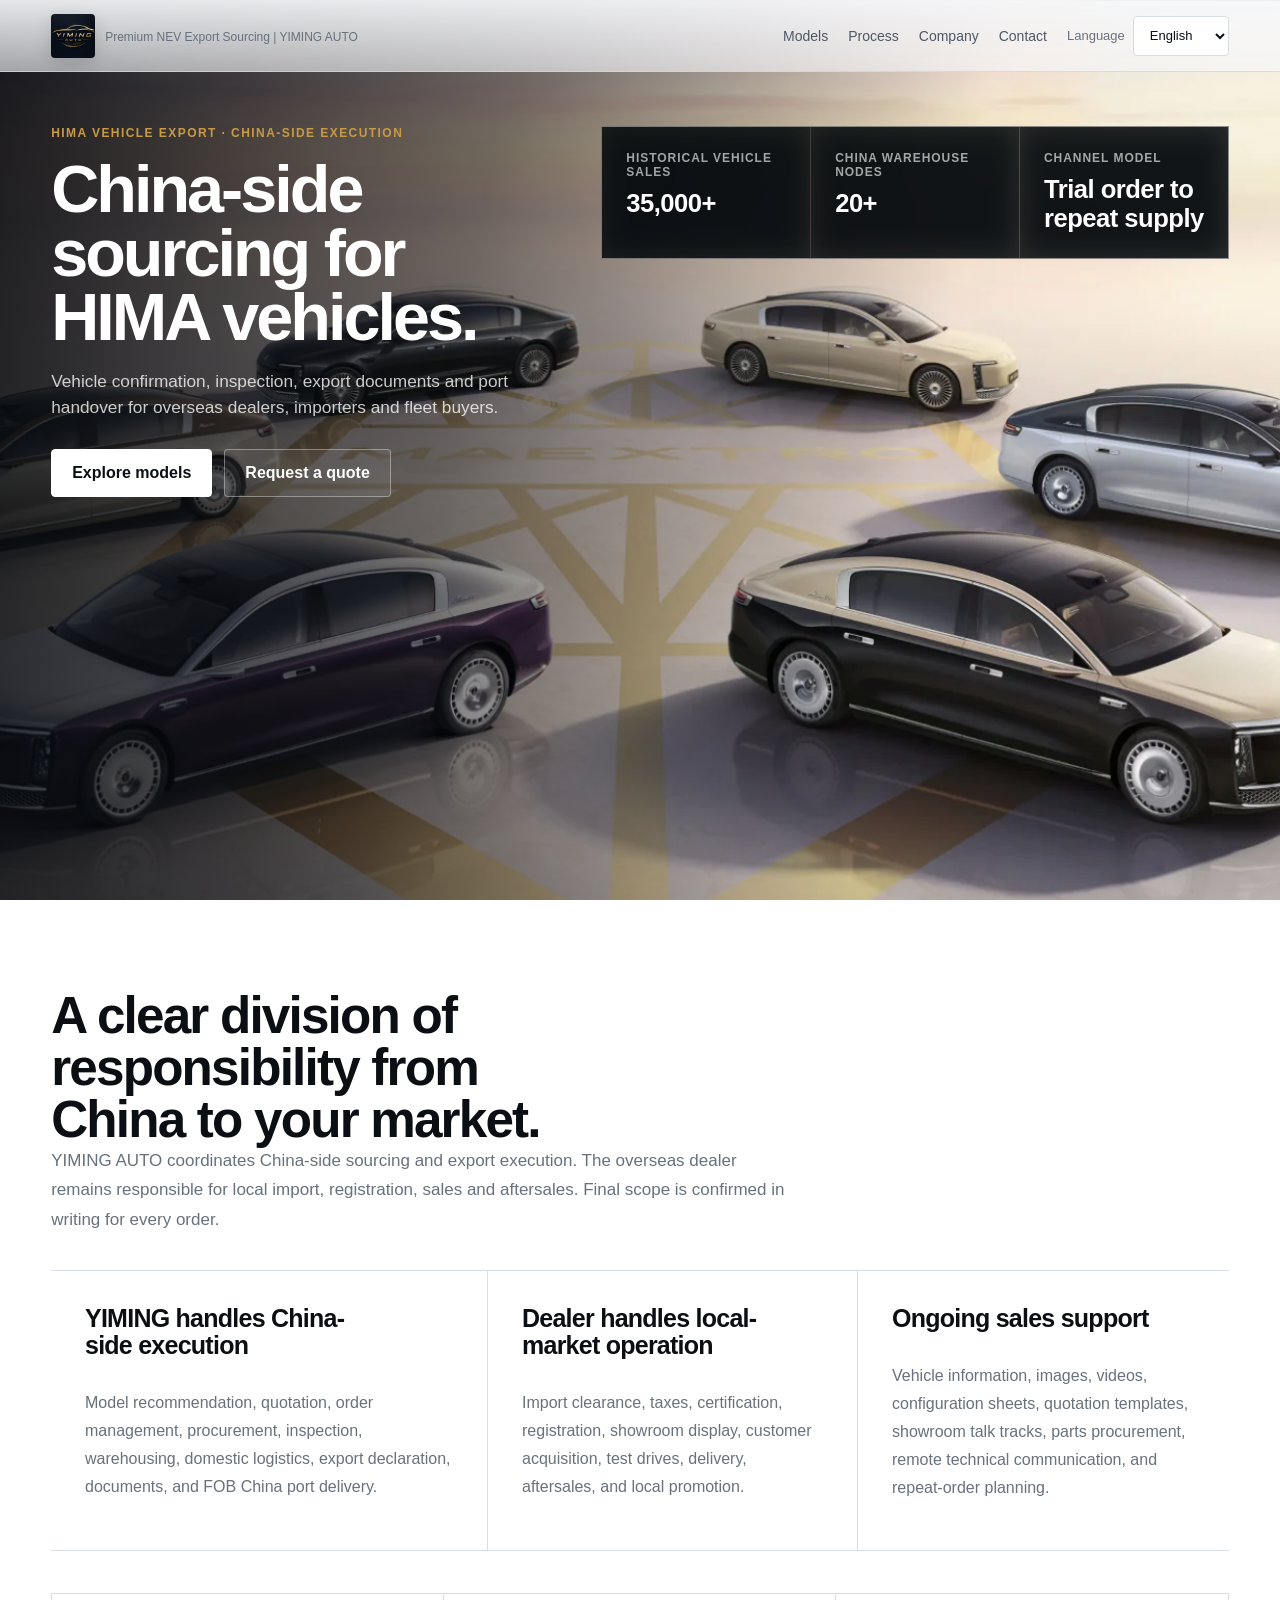
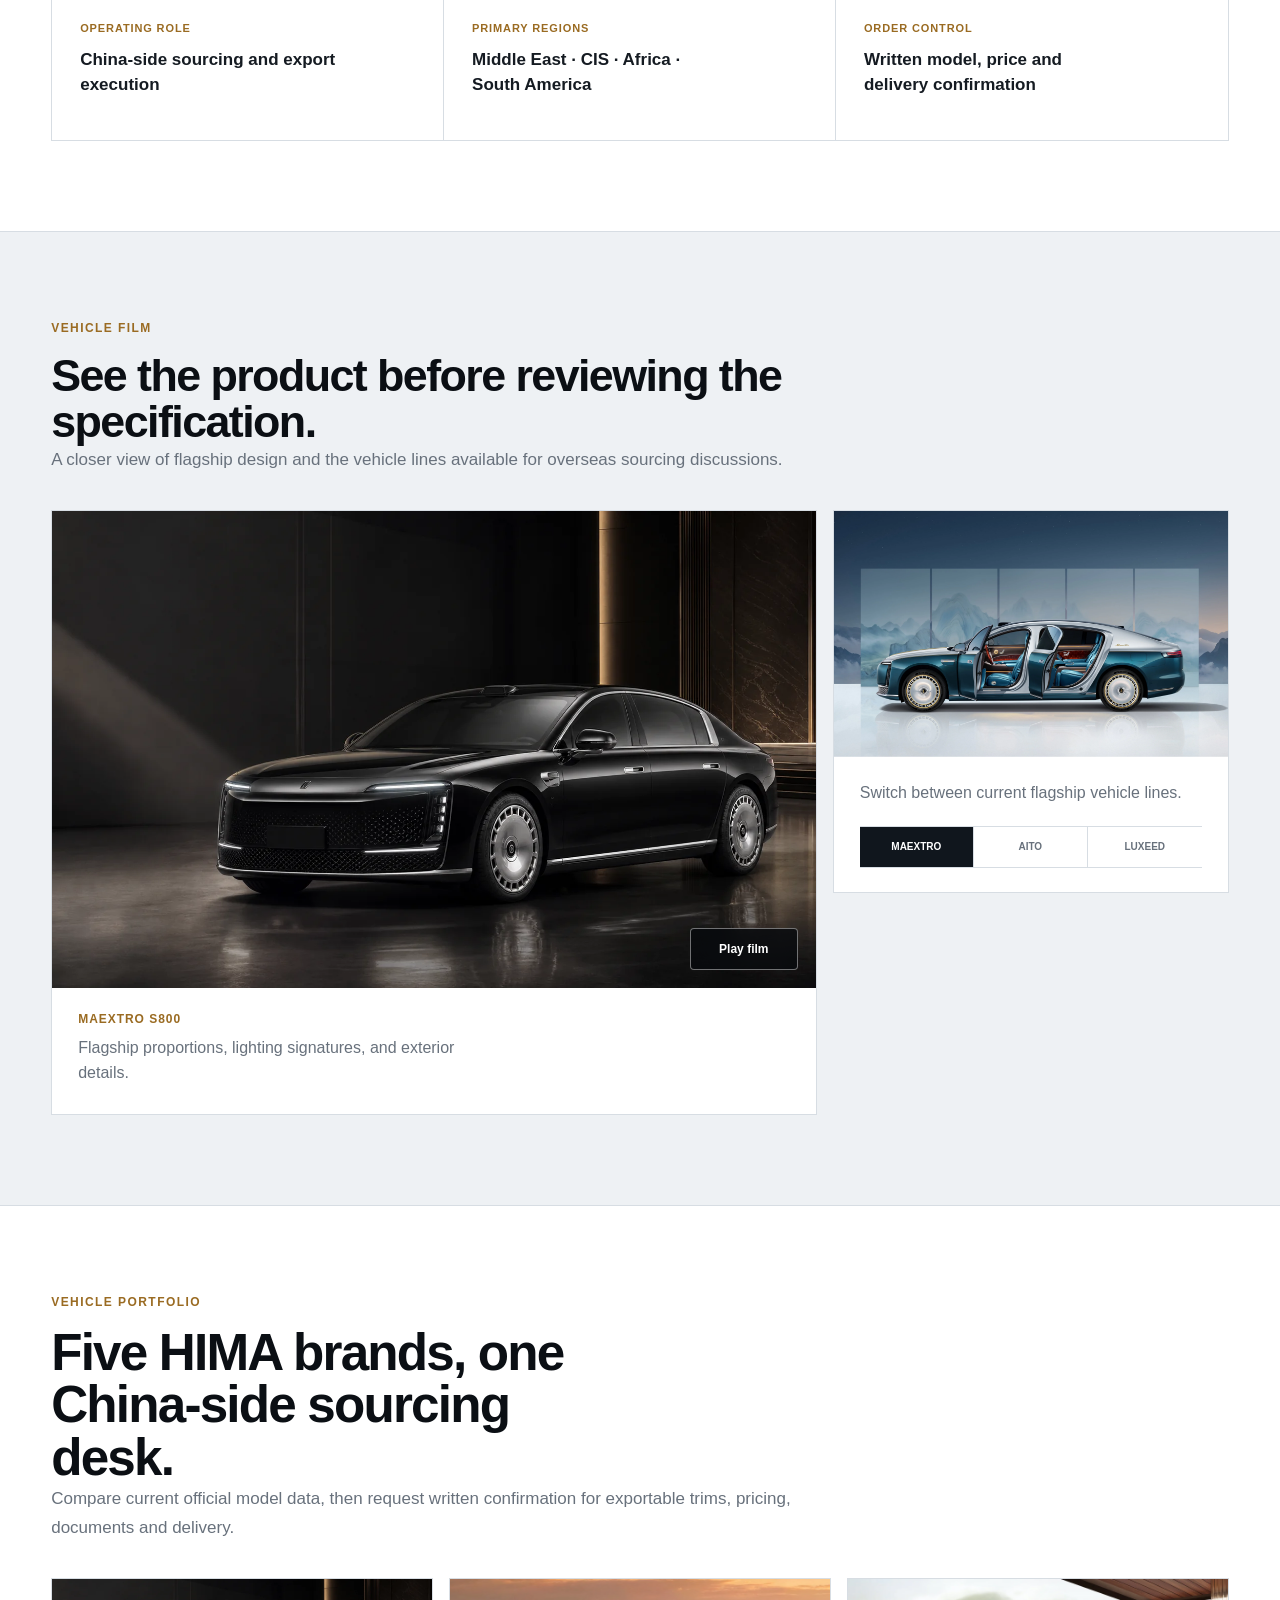
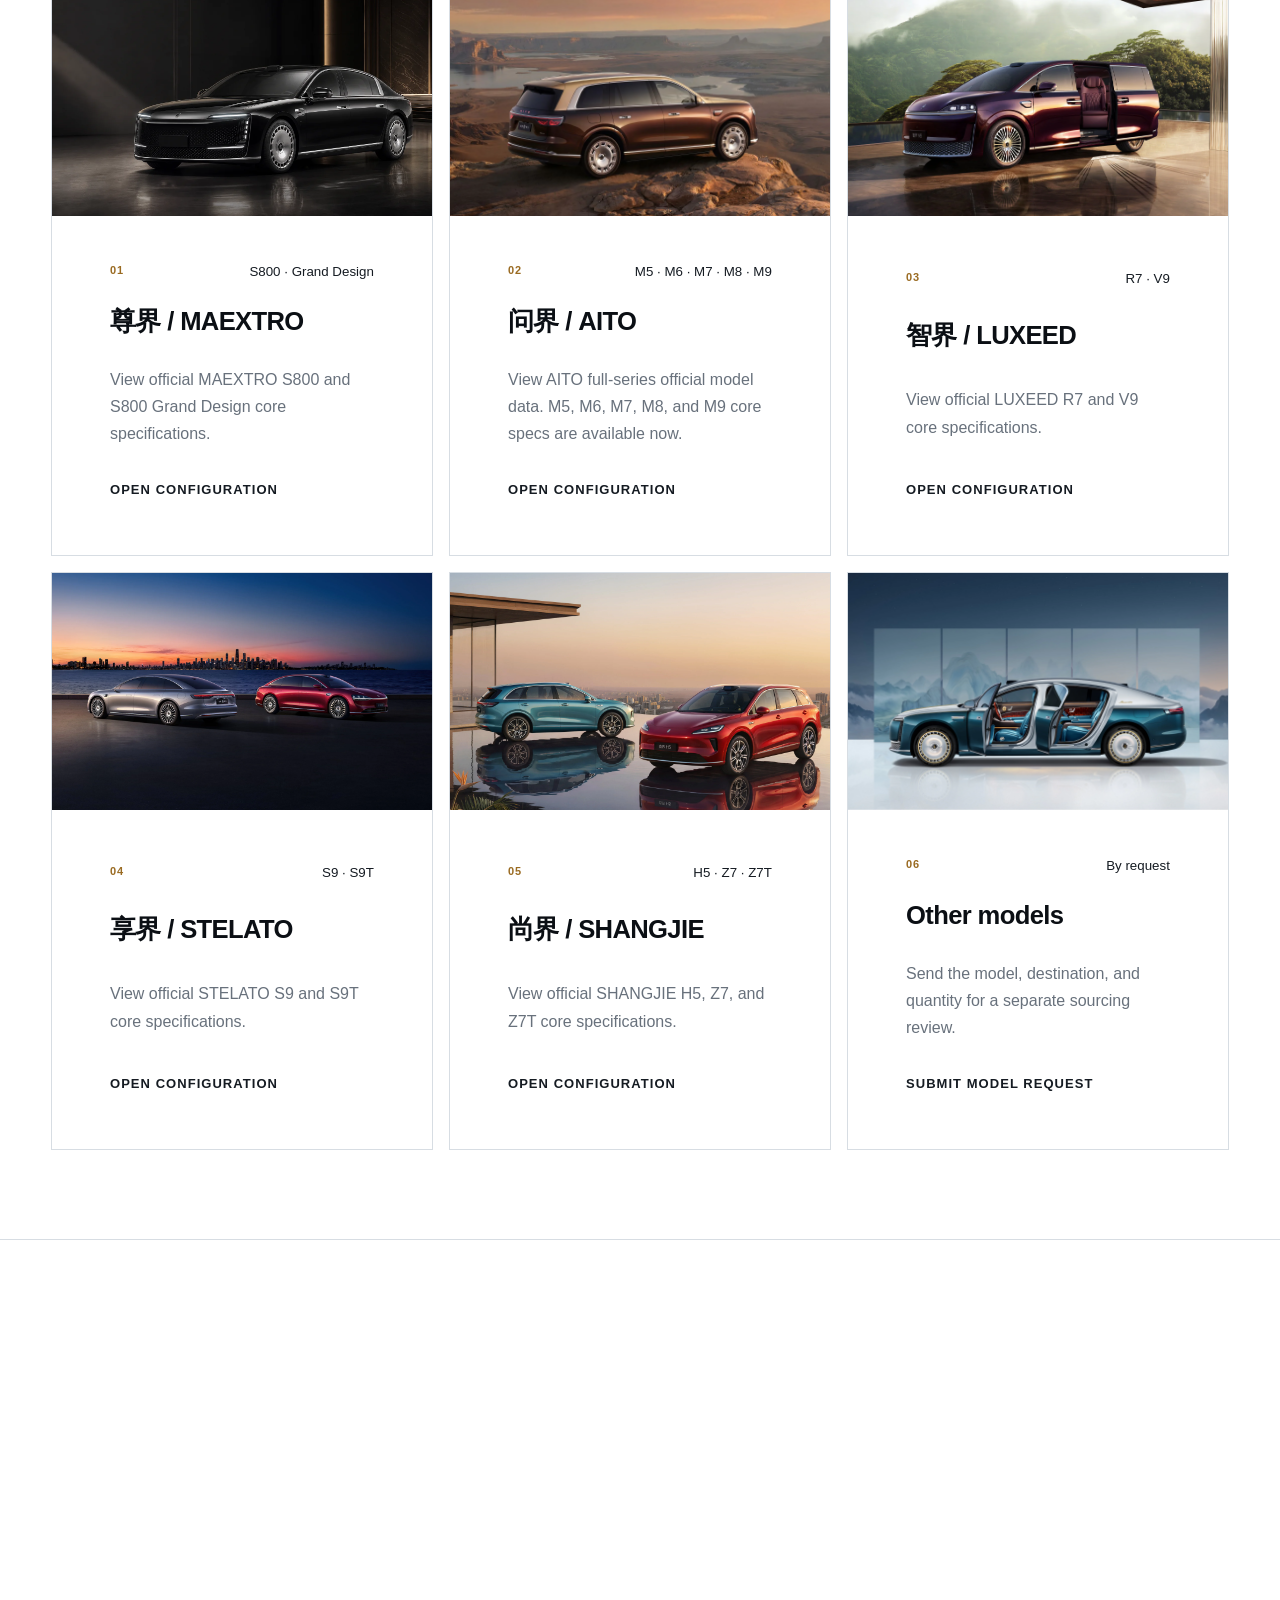
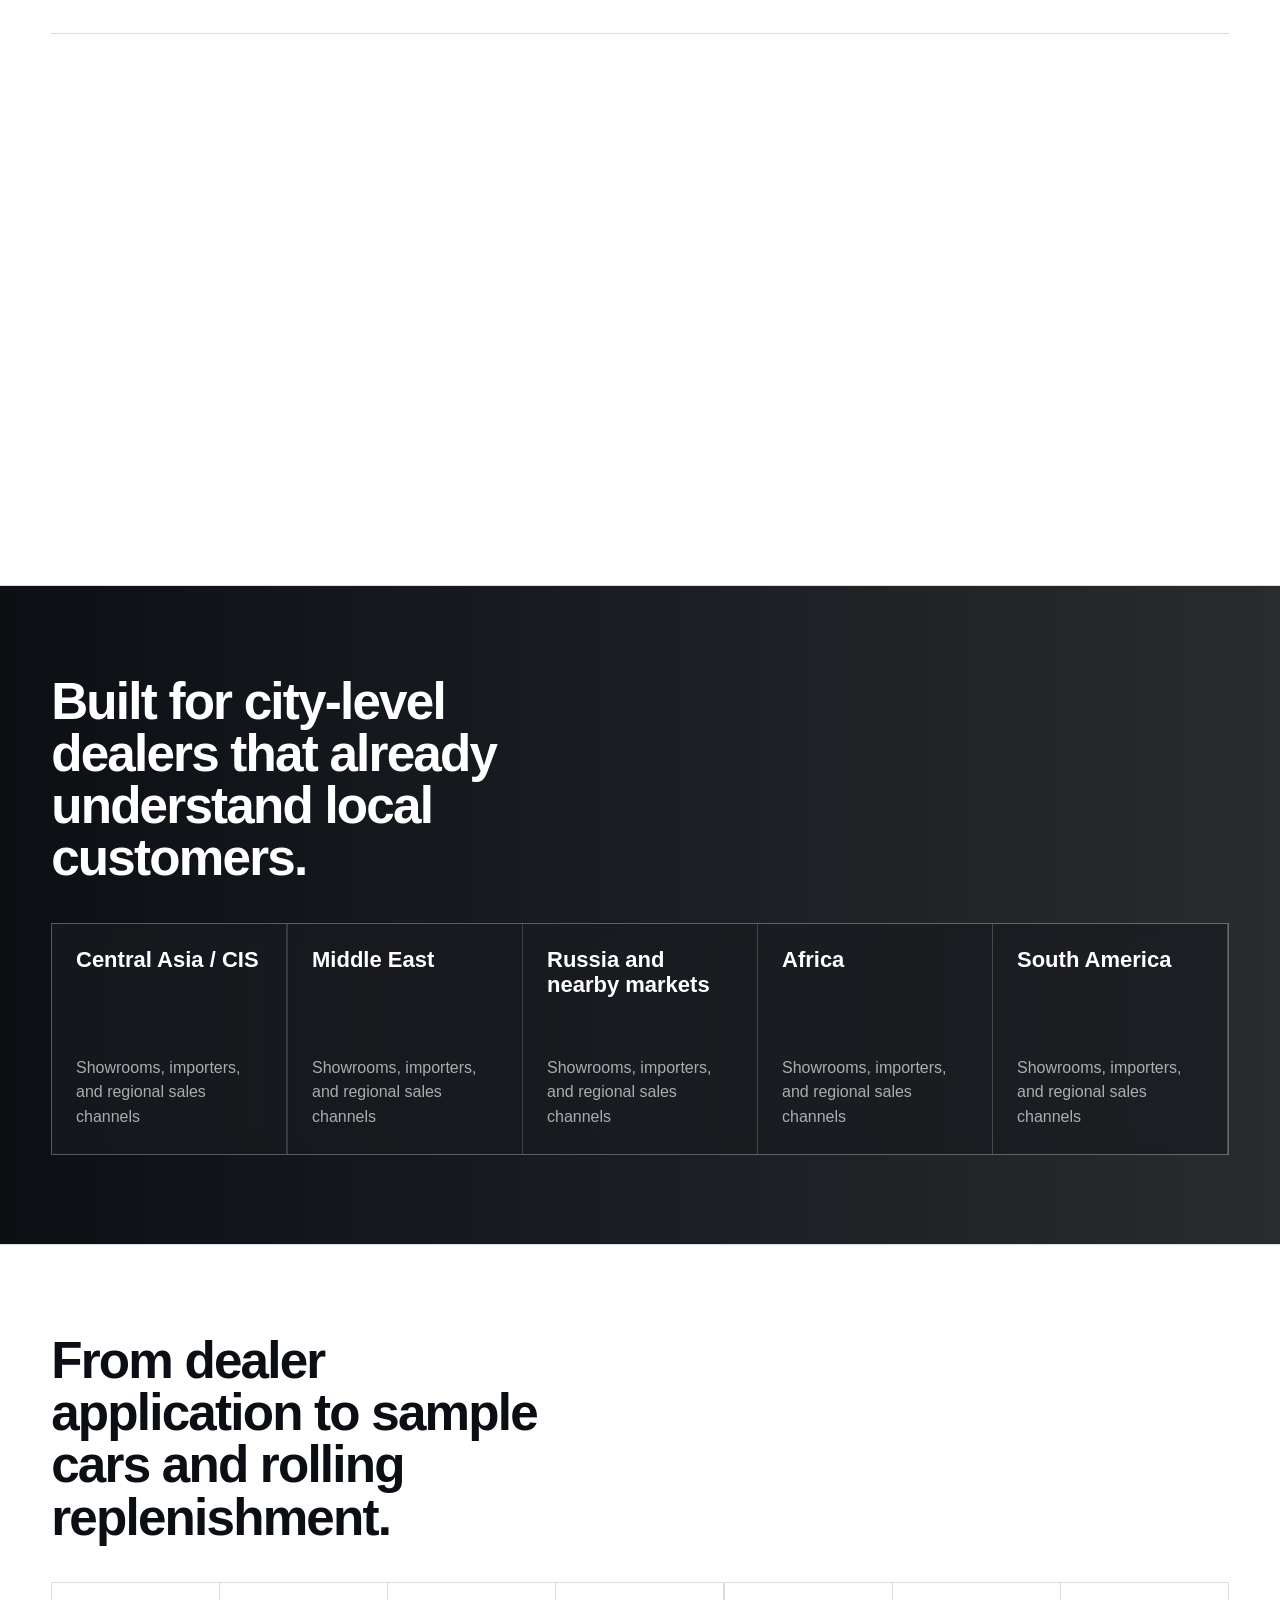
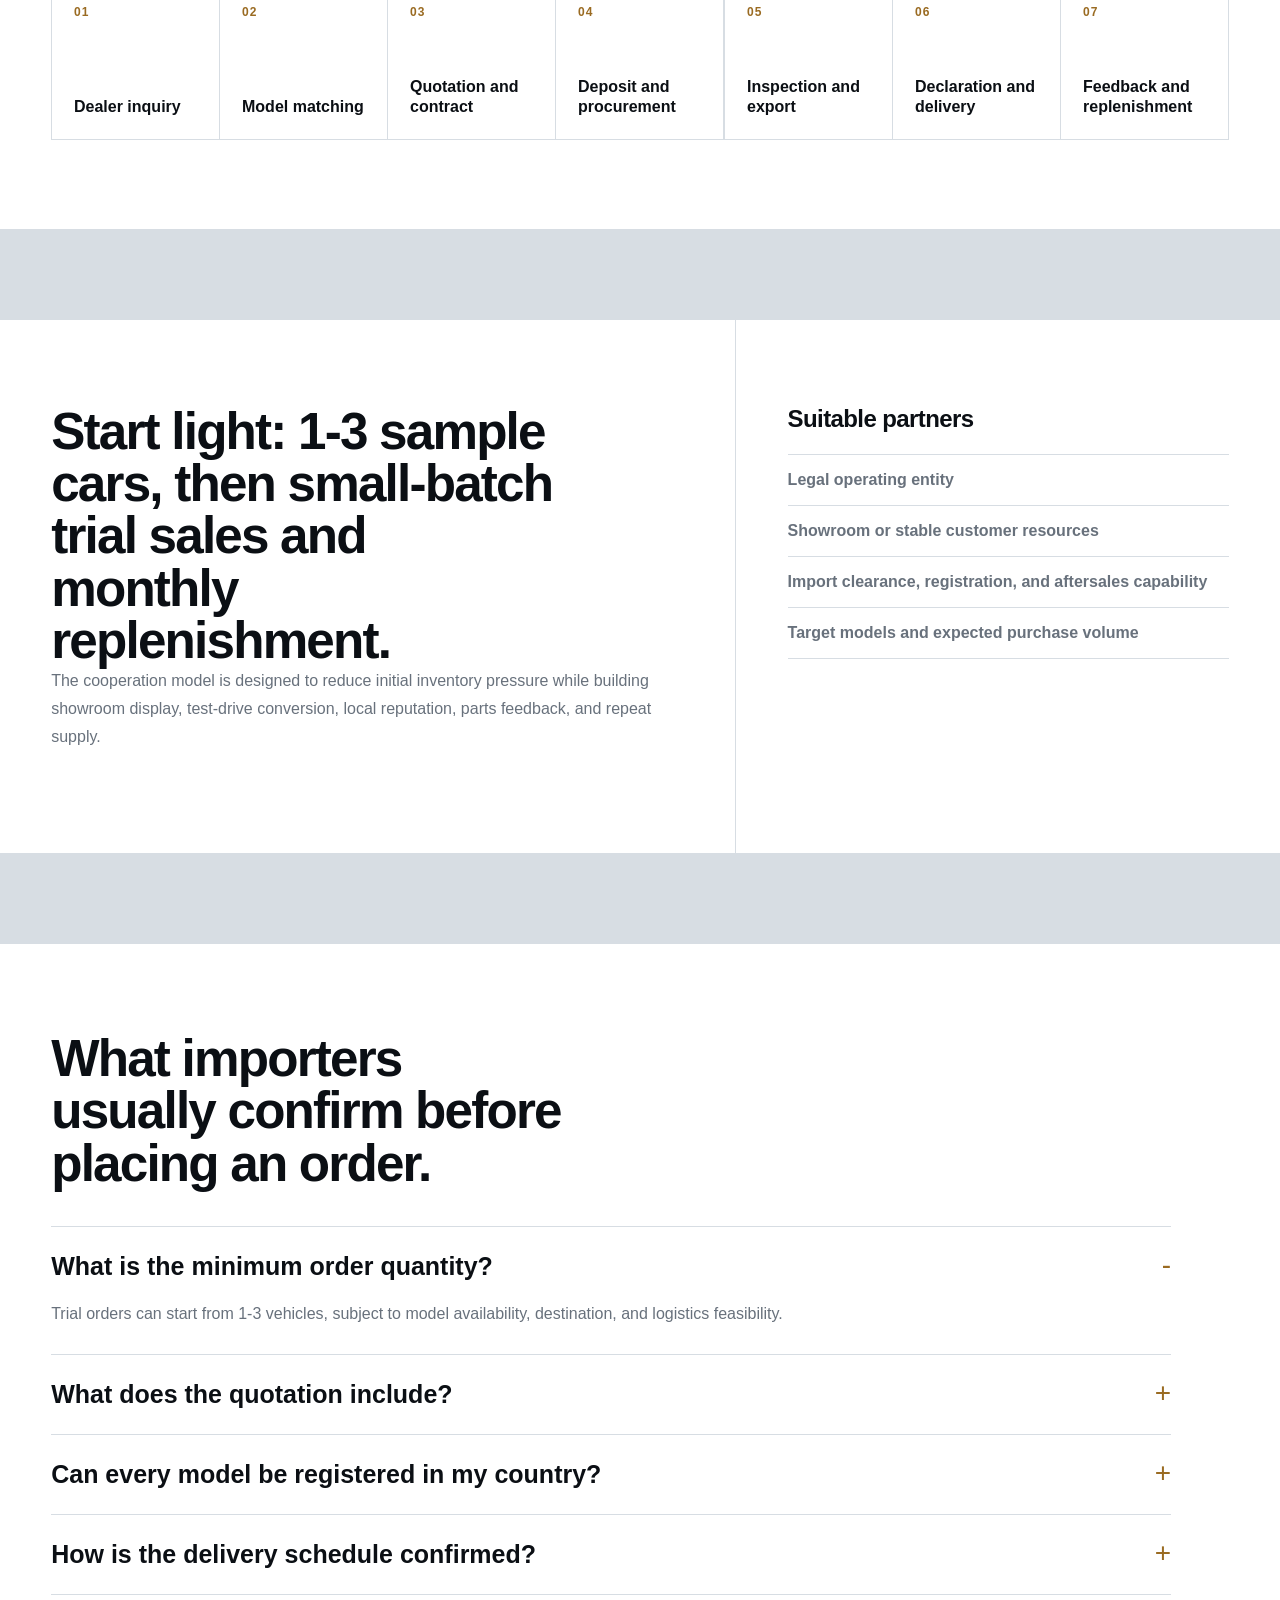
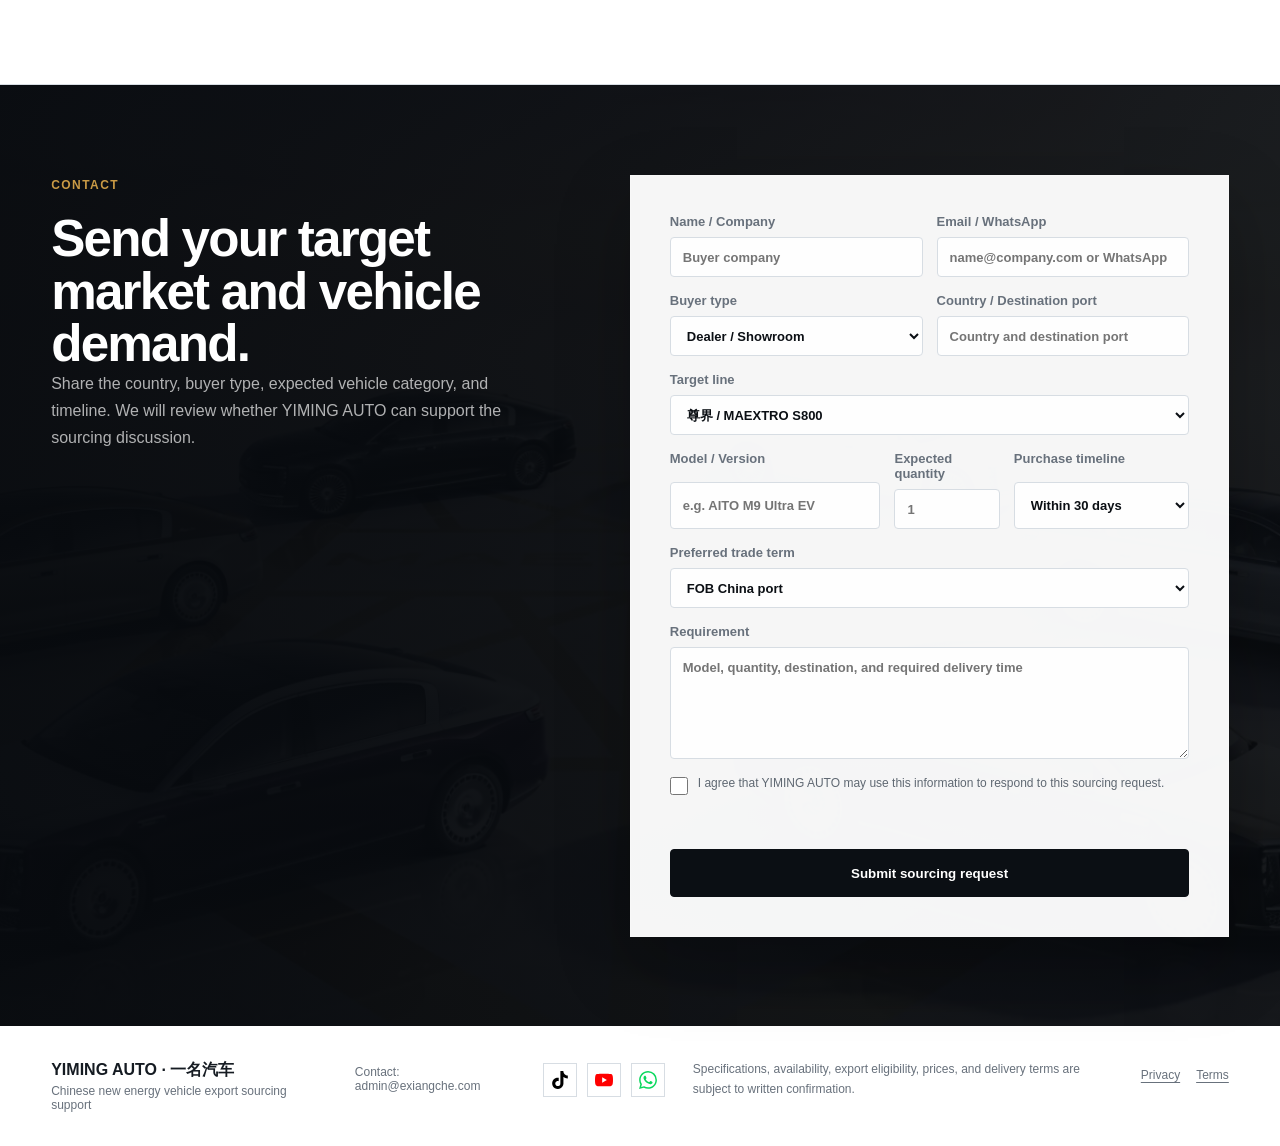
==== commit 4e22814d: "Add lightweight vehicle motion showcase" ====
--- a/official-site/index.html
+++ b/official-site/index.html
@@ -19,7 +19,7 @@
   <meta name="twitter:card" content="summary_large_image">
   <link rel="preload" as="image" type="image/webp" href="./assets/maextro-mobile-hero.webp" media="(max-width: 640px)">
   <link rel="preload" as="image" type="image/webp" href="./assets/zunjie-s800-config-bg-final.webp" media="(min-width: 641px)">
-  <link rel="stylesheet" href="./styles.css?v=20260714-overall-v2">
+  <link rel="stylesheet" href="./styles.css?v=20260720-motion-v1">
   <script type="application/ld+json">
     {
       "@context": "https://schema.org",
@@ -127,6 +127,51 @@
       </div>
     </section>
 
+    <section class="section motion-showcase-section" aria-labelledby="motionShowcaseTitle">
+      <div class="section-heading narrow-heading">
+        <p class="eyebrow" data-i18n="motionEyebrow">Vehicle film</p>
+        <h2 id="motionShowcaseTitle" data-i18n="motionTitle">See the product before reviewing the specification.</h2>
+        <p class="section-intro" data-i18n="motionIntro">A closer view of flagship design and the vehicle lines available for overseas sourcing discussions.</p>
+      </div>
+      <div class="motion-showcase">
+        <article class="motion-film">
+          <div class="motion-film-media">
+            <video
+              class="js-viewport-video"
+              muted
+              loop
+              playsinline
+              preload="none"
+              poster="./assets/maextro-s800-hero.webp"
+              data-src="./assets/video/maextro-s800-design.mp4"
+              aria-label="MAEXTRO S800 design film"
+            ></video>
+            <button class="motion-toggle js-motion-toggle" type="button" data-i18n="motionPlay">Play film</button>
+          </div>
+          <div class="motion-film-caption">
+            <span>MAEXTRO S800</span>
+            <p data-i18n="motionFilmCaption">Flagship proportions, lighting signatures, and exterior details.</p>
+          </div>
+        </article>
+
+        <article class="motion-gallery" aria-label="HIMA vehicle highlights">
+          <div class="motion-gallery-stage">
+            <img class="is-active" src="./assets/maextro/s800-grand-design.webp" alt="MAEXTRO S800 Grand Design" width="3840" height="1920" loading="lazy">
+            <img src="./assets/aito/m9-new.webp" alt="AITO M9" width="1920" height="960" loading="lazy">
+            <img src="./assets/luxeed/v9-hero.webp" alt="LUXEED V9" width="1920" height="1080" loading="lazy">
+          </div>
+          <div class="motion-gallery-footer">
+            <p data-i18n="motionGalleryCaption">Switch between current flagship vehicle lines.</p>
+            <div class="motion-gallery-nav" role="tablist" aria-label="Vehicle image selection">
+              <button class="is-active" type="button" role="tab" aria-selected="true" data-slide="0">MAEXTRO</button>
+              <button type="button" role="tab" aria-selected="false" data-slide="1">AITO</button>
+              <button type="button" role="tab" aria-selected="false" data-slide="2">LUXEED</button>
+            </div>
+          </div>
+        </article>
+      </div>
+    </section>
+
     <section id="models" class="section model-choice-section">
       <div class="section-heading">
         <p class="eyebrow" data-i18n="modelEyebrow">Vehicle portfolio</p>
@@ -376,6 +421,6 @@
     </div>
     <p class="footer-legal" data-i18n="footerLegal">Specifications, availability, export eligibility, prices, and delivery terms are subject to written confirmation.</p>
   </footer>
-  <script src="./site.js?v=20260714-overall-v1"></script>
+  <script src="./site.js?v=20260720-motion-v1"></script>
 </body>
 </html>
--- a/official-site/styles.css
+++ b/official-site/styles.css
@@ -2606,6 +2606,159 @@
   margin-bottom: 28px;
 }
 
+.motion-showcase-section {
+  background: #eef1f4;
+}
+
+.motion-showcase-section .section-heading h2 {
+  max-width: 820px;
+  font-size: clamp(34px, 3.5vw, 52px);
+}
+
+.motion-showcase {
+  display: grid;
+  grid-template-columns: minmax(0, 1.45fr) minmax(340px, .75fr);
+  align-items: start;
+  gap: 16px;
+}
+
+.motion-showcase > article {
+  min-width: 0;
+  overflow: hidden;
+  background: #fff;
+  border: 1px solid var(--line);
+}
+
+.motion-film-media,
+.motion-gallery-stage {
+  position: relative;
+  overflow: hidden;
+  aspect-ratio: 16 / 10;
+  background: #090d12;
+}
+
+.motion-film-media video,
+.motion-gallery-stage img {
+  display: block;
+  width: 100%;
+  height: 100%;
+  object-fit: cover;
+}
+
+.motion-gallery .motion-gallery-stage {
+  aspect-ratio: 16 / 10;
+  min-height: 0;
+}
+
+.motion-film-media video {
+  background: #090d12;
+}
+
+.motion-toggle {
+  position: absolute;
+  right: 18px;
+  bottom: 18px;
+  min-width: 108px;
+  min-height: 42px;
+  padding: 0 16px;
+  color: #fff;
+  background: rgba(7, 10, 14, .78);
+  border: 1px solid rgba(255, 255, 255, .42);
+  border-radius: var(--radius);
+  backdrop-filter: blur(12px);
+  font: inherit;
+  font-size: 12px;
+  font-weight: 800;
+  cursor: pointer;
+  transition: background .2s ease, transform .2s var(--motion-ease, ease);
+}
+
+.motion-toggle:hover,
+.motion-toggle:focus-visible {
+  background: rgba(7, 10, 14, .96);
+  transform: translateY(-1px);
+}
+
+.motion-toggle:active {
+  transform: translateY(1px);
+}
+
+.motion-film-caption,
+.motion-gallery-footer {
+  min-height: 126px;
+  padding: 24px 26px;
+}
+
+.motion-film-caption span {
+  display: block;
+  margin-bottom: 10px;
+  color: var(--accent);
+  font-size: 12px;
+  font-weight: 900;
+  letter-spacing: .08em;
+}
+
+.motion-film-caption p,
+.motion-gallery-footer p {
+  max-width: 48ch;
+  margin: 0;
+  color: var(--muted);
+  line-height: 1.55;
+}
+
+.motion-gallery-stage img {
+  position: absolute;
+  inset: 0;
+  opacity: 0;
+  transform: scale(1.025);
+  transition: opacity .75s ease, transform 5.4s var(--motion-ease, ease);
+}
+
+.motion-gallery-stage img.is-active {
+  z-index: 1;
+  opacity: 1;
+  transform: scale(1);
+}
+
+.motion-gallery-footer {
+  display: flex;
+  flex-direction: column;
+  justify-content: space-between;
+  gap: 20px;
+}
+
+.motion-gallery-nav {
+  display: grid;
+  grid-template-columns: repeat(3, minmax(0, 1fr));
+  border-top: 1px solid var(--line);
+  border-bottom: 1px solid var(--line);
+}
+
+.motion-gallery-nav button {
+  min-height: 40px;
+  padding: 0 8px;
+  color: var(--muted);
+  background: transparent;
+  border: 0;
+  border-right: 1px solid var(--line);
+  font: inherit;
+  font-size: 10px;
+  font-weight: 850;
+  cursor: pointer;
+  transition: color .2s ease, background .2s ease;
+}
+
+.motion-gallery-nav button:last-child {
+  border-right: 0;
+}
+
+.motion-gallery-nav button:hover,
+.motion-gallery-nav button:focus-visible,
+.motion-gallery-nav button.is-active {
+  color: #fff;
+  background: var(--dark-2);
+}
+
 .contact-section {
   grid-template-columns: minmax(0, .9fr) minmax(520px, 1.1fr);
   gap: clamp(52px, 7vw, 120px);
@@ -2630,10 +2783,13 @@
 }
 
 .form-honeypot {
-  position: absolute !important;
-  left: -10000px !important;
+  position: fixed !important;
+  top: -100px !important;
+  left: 0 !important;
   width: 1px !important;
   height: 1px !important;
+  padding: 0 !important;
+  border: 0 !important;
   opacity: 0 !important;
 }
 
@@ -2763,6 +2919,7 @@
   }
 
   .trust-ledger,
+  .motion-showcase,
   .contact-section {
     grid-template-columns: 1fr;
   }
@@ -2853,6 +3010,21 @@
     gap: 12px;
   }
 
+  .motion-showcase {
+    gap: 12px;
+  }
+
+  .motion-film-caption,
+  .motion-gallery-footer {
+    min-height: 0;
+    padding: 20px;
+  }
+
+  .motion-gallery .motion-gallery-stage {
+    aspect-ratio: 16 / 10;
+    min-height: 0;
+  }
+
   .choice-card > :not(.choice-media) {
     margin-left: 20px;
     margin-right: 20px;
@@ -2883,6 +3055,11 @@
     text-align: center;
   }
 
+  .motion-toggle {
+    right: 12px;
+    bottom: 12px;
+  }
+
   footer {
     align-items: flex-start;
   }
@@ -2899,6 +3076,15 @@
 }
 
 html[dir="rtl"] .trust-ledger > div:last-child {
+  border-left: 0;
+}
+
+html[dir="rtl"] .motion-gallery-nav button {
+  border-right: 0;
+  border-left: 1px solid var(--line);
+}
+
+html[dir="rtl"] .motion-gallery-nav button:last-child {
   border-left: 0;
 }
 
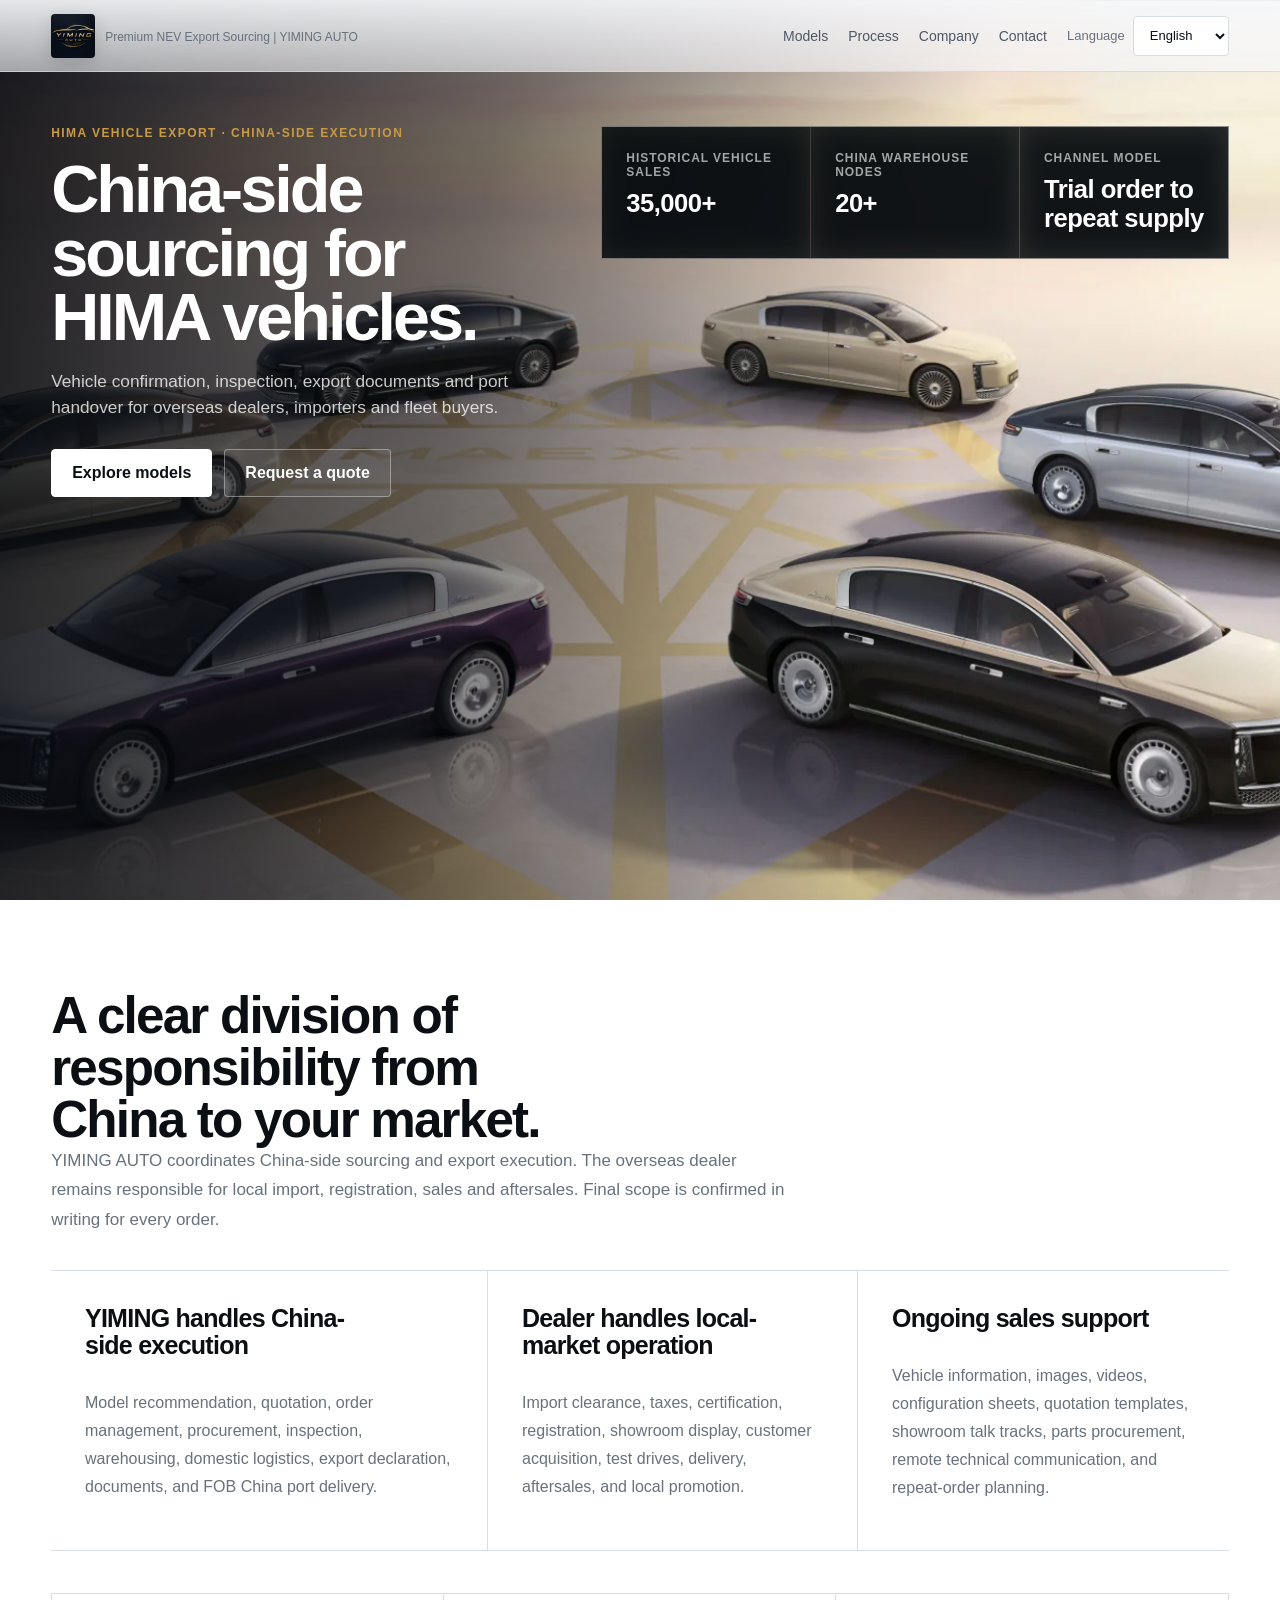
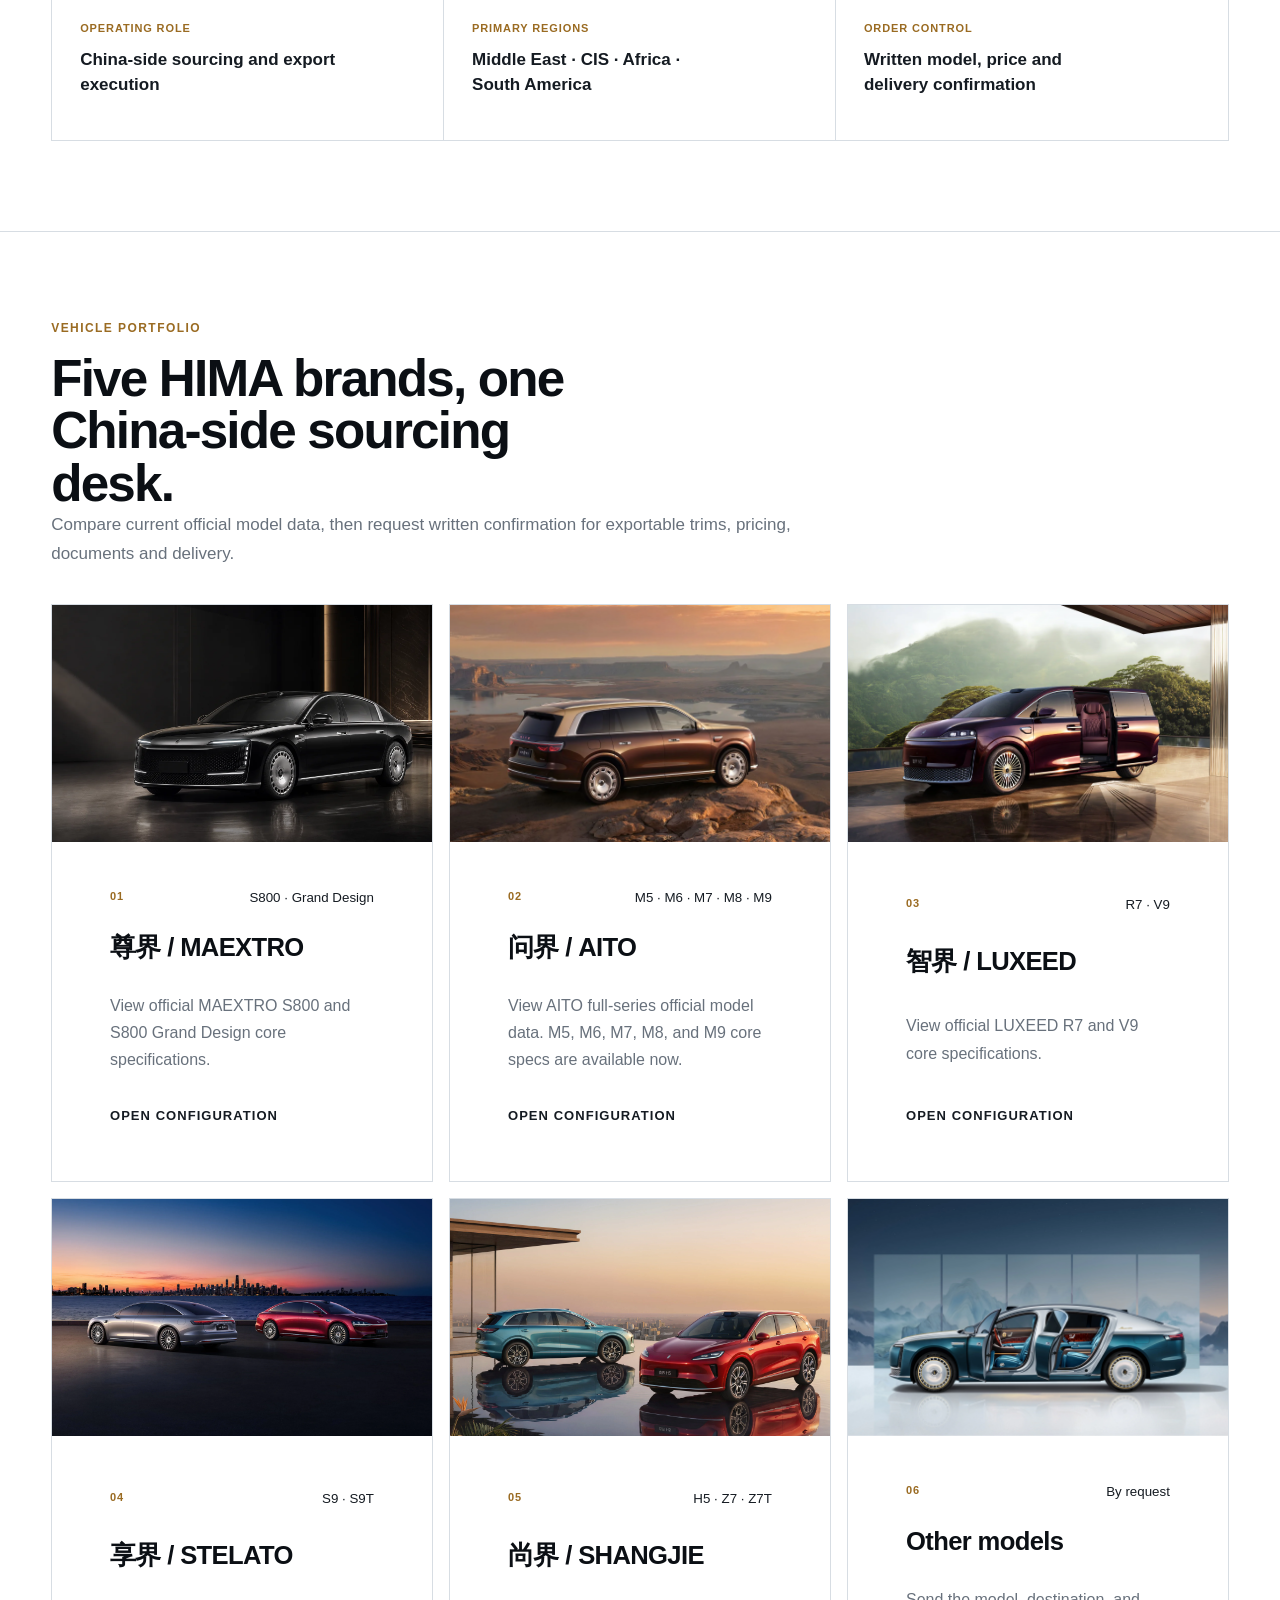
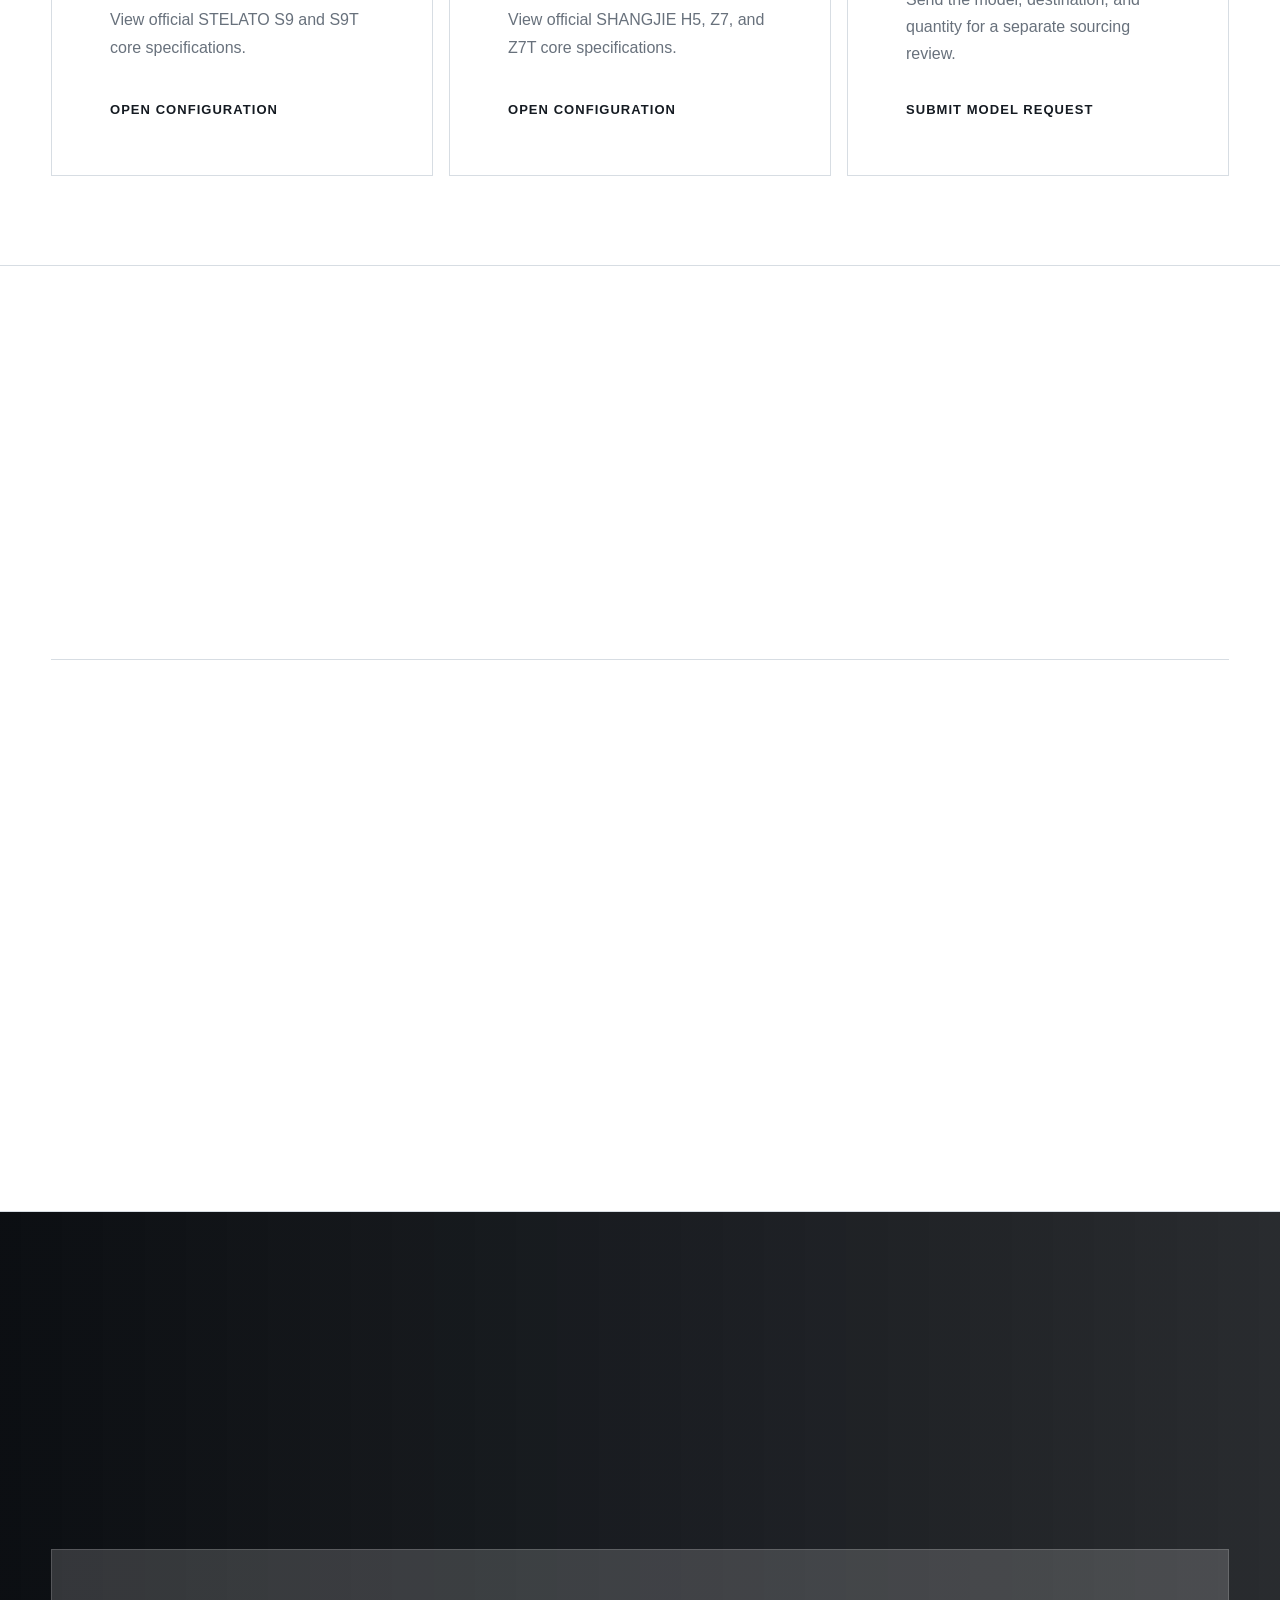
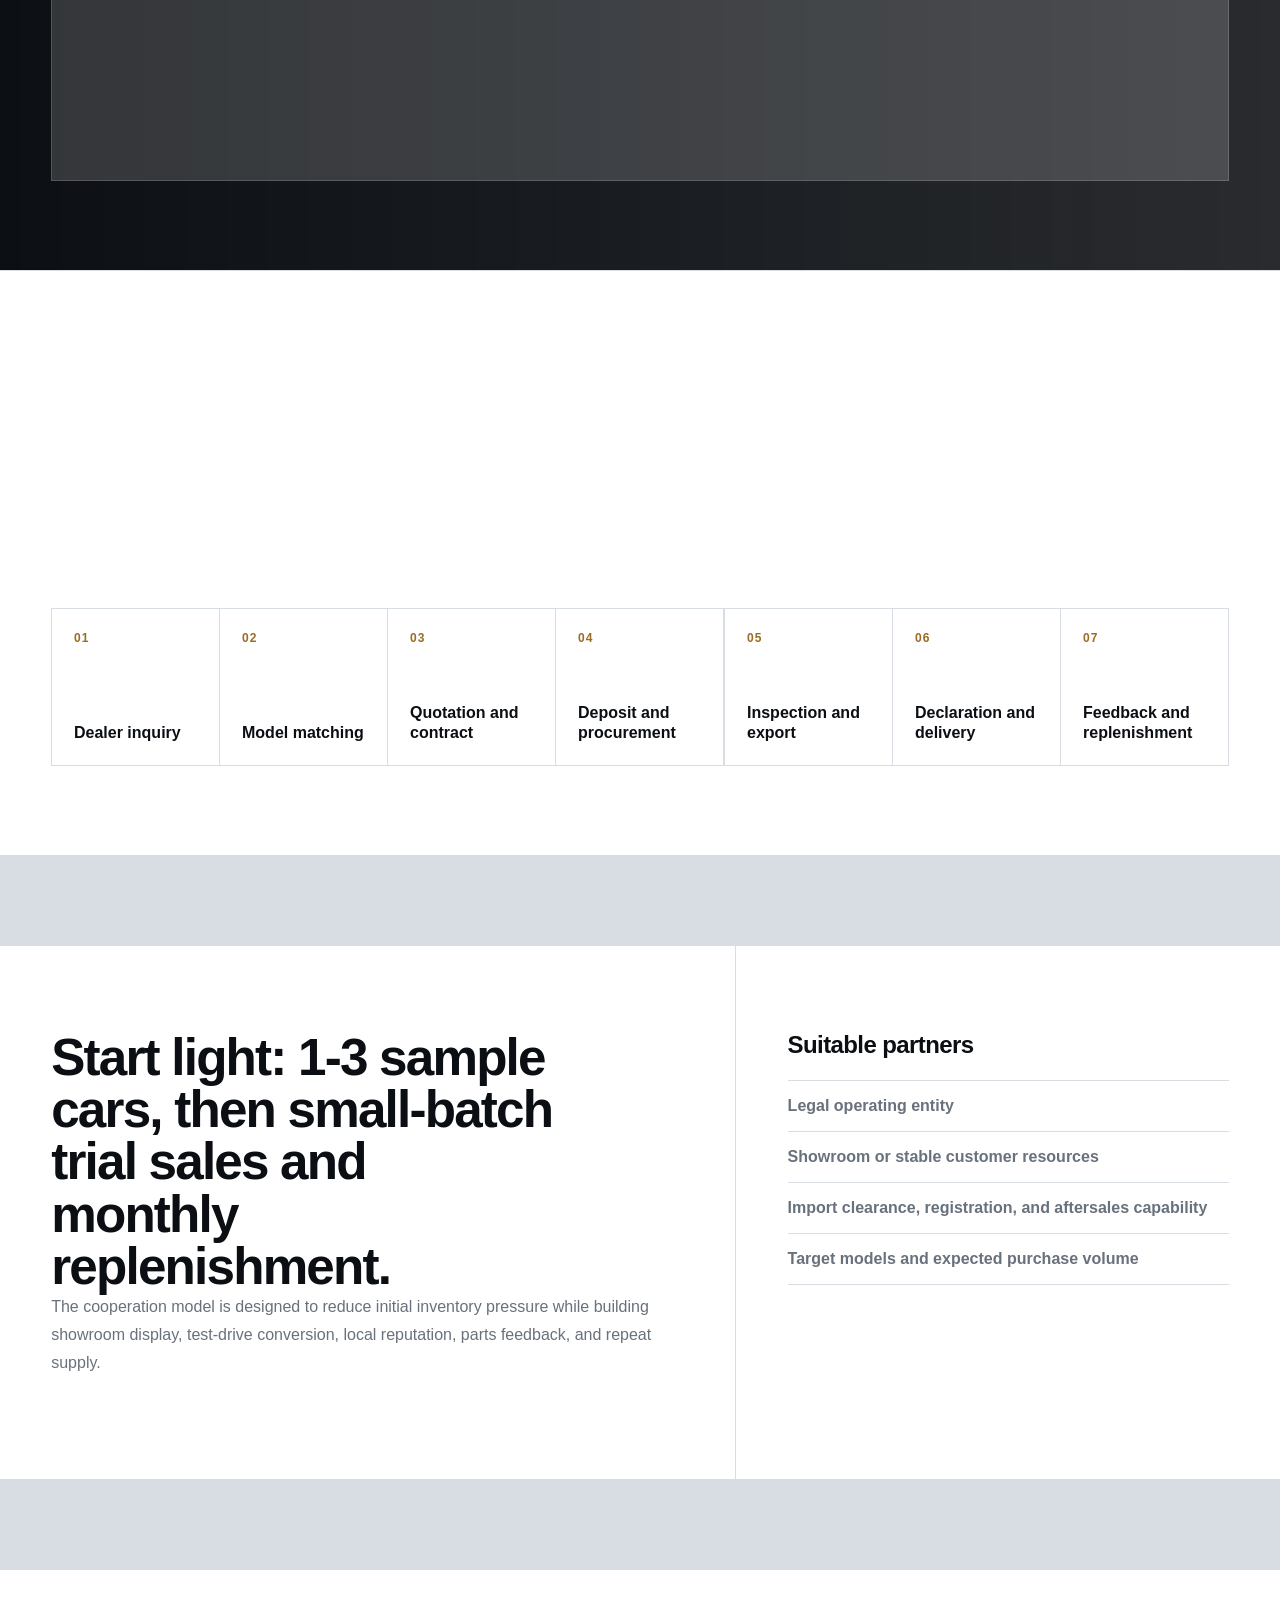
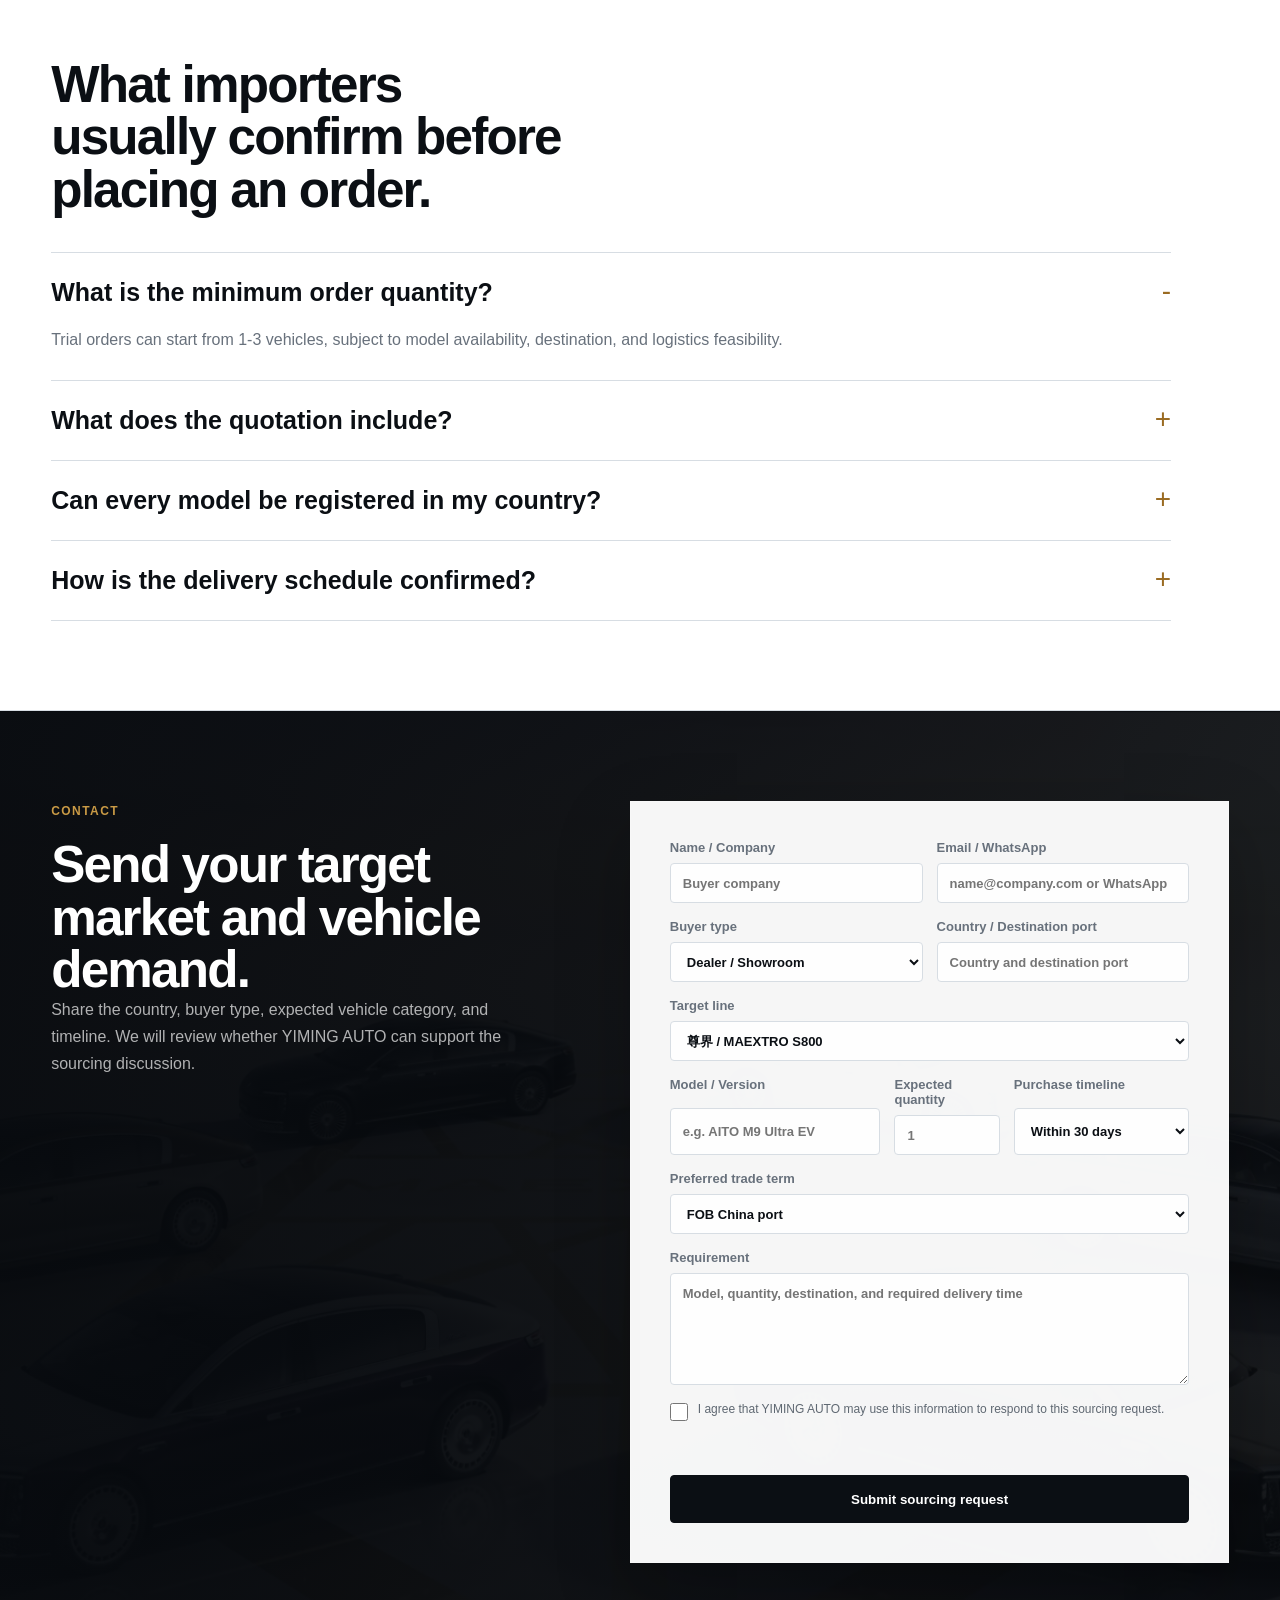
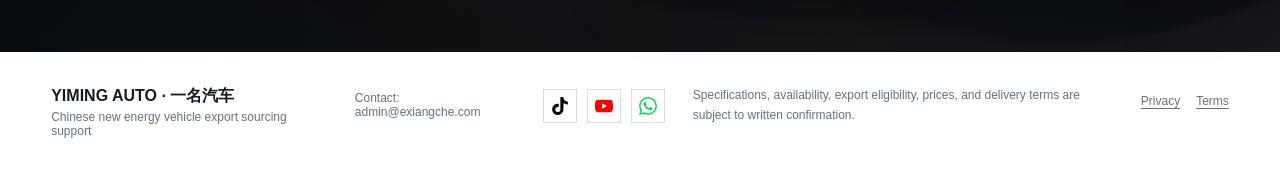
==== commit ff2f5352: "Remove mismatched motion showcase" ====
--- a/official-site/index.html
+++ b/official-site/index.html
@@ -19,7 +19,7 @@
   <meta name="twitter:card" content="summary_large_image">
   <link rel="preload" as="image" type="image/webp" href="./assets/maextro-mobile-hero.webp" media="(max-width: 640px)">
   <link rel="preload" as="image" type="image/webp" href="./assets/zunjie-s800-config-bg-final.webp" media="(min-width: 641px)">
-  <link rel="stylesheet" href="./styles.css?v=20260720-motion-v1">
+  <link rel="stylesheet" href="./styles.css?v=20260714-overall-v2">
   <script type="application/ld+json">
     {
       "@context": "https://schema.org",
@@ -127,51 +127,6 @@
       </div>
     </section>
 
-    <section class="section motion-showcase-section" aria-labelledby="motionShowcaseTitle">
-      <div class="section-heading narrow-heading">
-        <p class="eyebrow" data-i18n="motionEyebrow">Vehicle film</p>
-        <h2 id="motionShowcaseTitle" data-i18n="motionTitle">See the product before reviewing the specification.</h2>
-        <p class="section-intro" data-i18n="motionIntro">A closer view of flagship design and the vehicle lines available for overseas sourcing discussions.</p>
-      </div>
-      <div class="motion-showcase">
-        <article class="motion-film">
-          <div class="motion-film-media">
-            <video
-              class="js-viewport-video"
-              muted
-              loop
-              playsinline
-              preload="none"
-              poster="./assets/maextro-s800-hero.webp"
-              data-src="./assets/video/maextro-s800-design.mp4"
-              aria-label="MAEXTRO S800 design film"
-            ></video>
-            <button class="motion-toggle js-motion-toggle" type="button" data-i18n="motionPlay">Play film</button>
-          </div>
-          <div class="motion-film-caption">
-            <span>MAEXTRO S800</span>
-            <p data-i18n="motionFilmCaption">Flagship proportions, lighting signatures, and exterior details.</p>
-          </div>
-        </article>
-
-        <article class="motion-gallery" aria-label="HIMA vehicle highlights">
-          <div class="motion-gallery-stage">
-            <img class="is-active" src="./assets/maextro/s800-grand-design.webp" alt="MAEXTRO S800 Grand Design" width="3840" height="1920" loading="lazy">
-            <img src="./assets/aito/m9-new.webp" alt="AITO M9" width="1920" height="960" loading="lazy">
-            <img src="./assets/luxeed/v9-hero.webp" alt="LUXEED V9" width="1920" height="1080" loading="lazy">
-          </div>
-          <div class="motion-gallery-footer">
-            <p data-i18n="motionGalleryCaption">Switch between current flagship vehicle lines.</p>
-            <div class="motion-gallery-nav" role="tablist" aria-label="Vehicle image selection">
-              <button class="is-active" type="button" role="tab" aria-selected="true" data-slide="0">MAEXTRO</button>
-              <button type="button" role="tab" aria-selected="false" data-slide="1">AITO</button>
-              <button type="button" role="tab" aria-selected="false" data-slide="2">LUXEED</button>
-            </div>
-          </div>
-        </article>
-      </div>
-    </section>
-
     <section id="models" class="section model-choice-section">
       <div class="section-heading">
         <p class="eyebrow" data-i18n="modelEyebrow">Vehicle portfolio</p>
@@ -421,6 +376,6 @@
     </div>
     <p class="footer-legal" data-i18n="footerLegal">Specifications, availability, export eligibility, prices, and delivery terms are subject to written confirmation.</p>
   </footer>
-  <script src="./site.js?v=20260720-motion-v1"></script>
+  <script src="./site.js?v=20260714-overall-v1"></script>
 </body>
 </html>
--- a/official-site/styles.css
+++ b/official-site/styles.css
@@ -2606,159 +2606,6 @@
   margin-bottom: 28px;
 }
 
-.motion-showcase-section {
-  background: #eef1f4;
-}
-
-.motion-showcase-section .section-heading h2 {
-  max-width: 820px;
-  font-size: clamp(34px, 3.5vw, 52px);
-}
-
-.motion-showcase {
-  display: grid;
-  grid-template-columns: minmax(0, 1.45fr) minmax(340px, .75fr);
-  align-items: start;
-  gap: 16px;
-}
-
-.motion-showcase > article {
-  min-width: 0;
-  overflow: hidden;
-  background: #fff;
-  border: 1px solid var(--line);
-}
-
-.motion-film-media,
-.motion-gallery-stage {
-  position: relative;
-  overflow: hidden;
-  aspect-ratio: 16 / 10;
-  background: #090d12;
-}
-
-.motion-film-media video,
-.motion-gallery-stage img {
-  display: block;
-  width: 100%;
-  height: 100%;
-  object-fit: cover;
-}
-
-.motion-gallery .motion-gallery-stage {
-  aspect-ratio: 16 / 10;
-  min-height: 0;
-}
-
-.motion-film-media video {
-  background: #090d12;
-}
-
-.motion-toggle {
-  position: absolute;
-  right: 18px;
-  bottom: 18px;
-  min-width: 108px;
-  min-height: 42px;
-  padding: 0 16px;
-  color: #fff;
-  background: rgba(7, 10, 14, .78);
-  border: 1px solid rgba(255, 255, 255, .42);
-  border-radius: var(--radius);
-  backdrop-filter: blur(12px);
-  font: inherit;
-  font-size: 12px;
-  font-weight: 800;
-  cursor: pointer;
-  transition: background .2s ease, transform .2s var(--motion-ease, ease);
-}
-
-.motion-toggle:hover,
-.motion-toggle:focus-visible {
-  background: rgba(7, 10, 14, .96);
-  transform: translateY(-1px);
-}
-
-.motion-toggle:active {
-  transform: translateY(1px);
-}
-
-.motion-film-caption,
-.motion-gallery-footer {
-  min-height: 126px;
-  padding: 24px 26px;
-}
-
-.motion-film-caption span {
-  display: block;
-  margin-bottom: 10px;
-  color: var(--accent);
-  font-size: 12px;
-  font-weight: 900;
-  letter-spacing: .08em;
-}
-
-.motion-film-caption p,
-.motion-gallery-footer p {
-  max-width: 48ch;
-  margin: 0;
-  color: var(--muted);
-  line-height: 1.55;
-}
-
-.motion-gallery-stage img {
-  position: absolute;
-  inset: 0;
-  opacity: 0;
-  transform: scale(1.025);
-  transition: opacity .75s ease, transform 5.4s var(--motion-ease, ease);
-}
-
-.motion-gallery-stage img.is-active {
-  z-index: 1;
-  opacity: 1;
-  transform: scale(1);
-}
-
-.motion-gallery-footer {
-  display: flex;
-  flex-direction: column;
-  justify-content: space-between;
-  gap: 20px;
-}
-
-.motion-gallery-nav {
-  display: grid;
-  grid-template-columns: repeat(3, minmax(0, 1fr));
-  border-top: 1px solid var(--line);
-  border-bottom: 1px solid var(--line);
-}
-
-.motion-gallery-nav button {
-  min-height: 40px;
-  padding: 0 8px;
-  color: var(--muted);
-  background: transparent;
-  border: 0;
-  border-right: 1px solid var(--line);
-  font: inherit;
-  font-size: 10px;
-  font-weight: 850;
-  cursor: pointer;
-  transition: color .2s ease, background .2s ease;
-}
-
-.motion-gallery-nav button:last-child {
-  border-right: 0;
-}
-
-.motion-gallery-nav button:hover,
-.motion-gallery-nav button:focus-visible,
-.motion-gallery-nav button.is-active {
-  color: #fff;
-  background: var(--dark-2);
-}
-
 .contact-section {
   grid-template-columns: minmax(0, .9fr) minmax(520px, 1.1fr);
   gap: clamp(52px, 7vw, 120px);
@@ -2783,13 +2630,10 @@
 }
 
 .form-honeypot {
-  position: fixed !important;
-  top: -100px !important;
-  left: 0 !important;
+  position: absolute !important;
+  left: -10000px !important;
   width: 1px !important;
   height: 1px !important;
-  padding: 0 !important;
-  border: 0 !important;
   opacity: 0 !important;
 }
 
@@ -2919,7 +2763,6 @@
   }
 
   .trust-ledger,
-  .motion-showcase,
   .contact-section {
     grid-template-columns: 1fr;
   }
@@ -3010,21 +2853,6 @@
     gap: 12px;
   }
 
-  .motion-showcase {
-    gap: 12px;
-  }
-
-  .motion-film-caption,
-  .motion-gallery-footer {
-    min-height: 0;
-    padding: 20px;
-  }
-
-  .motion-gallery .motion-gallery-stage {
-    aspect-ratio: 16 / 10;
-    min-height: 0;
-  }
-
   .choice-card > :not(.choice-media) {
     margin-left: 20px;
     margin-right: 20px;
@@ -3055,11 +2883,6 @@
     text-align: center;
   }
 
-  .motion-toggle {
-    right: 12px;
-    bottom: 12px;
-  }
-
   footer {
     align-items: flex-start;
   }
@@ -3076,15 +2899,6 @@
 }
 
 html[dir="rtl"] .trust-ledger > div:last-child {
-  border-left: 0;
-}
-
-html[dir="rtl"] .motion-gallery-nav button {
-  border-right: 0;
-  border-left: 1px solid var(--line);
-}
-
-html[dir="rtl"] .motion-gallery-nav button:last-child {
   border-left: 0;
 }
 
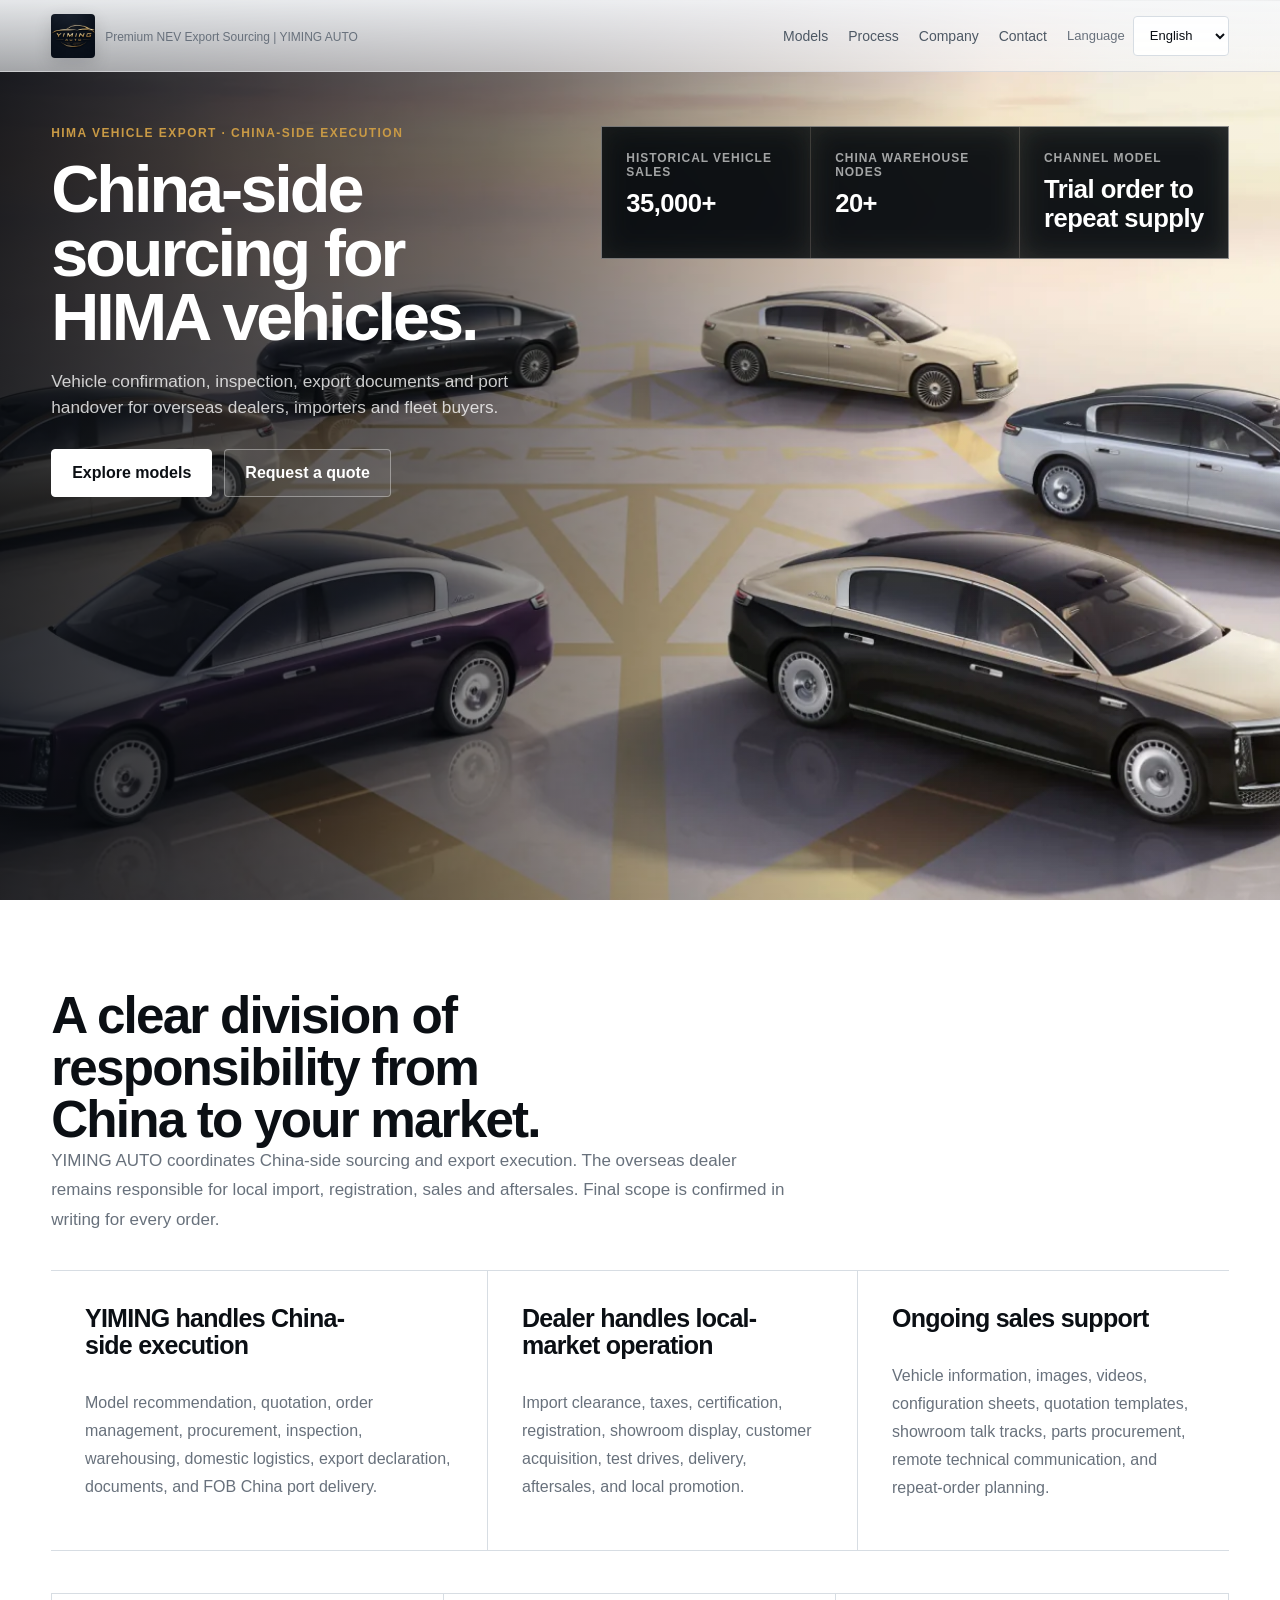
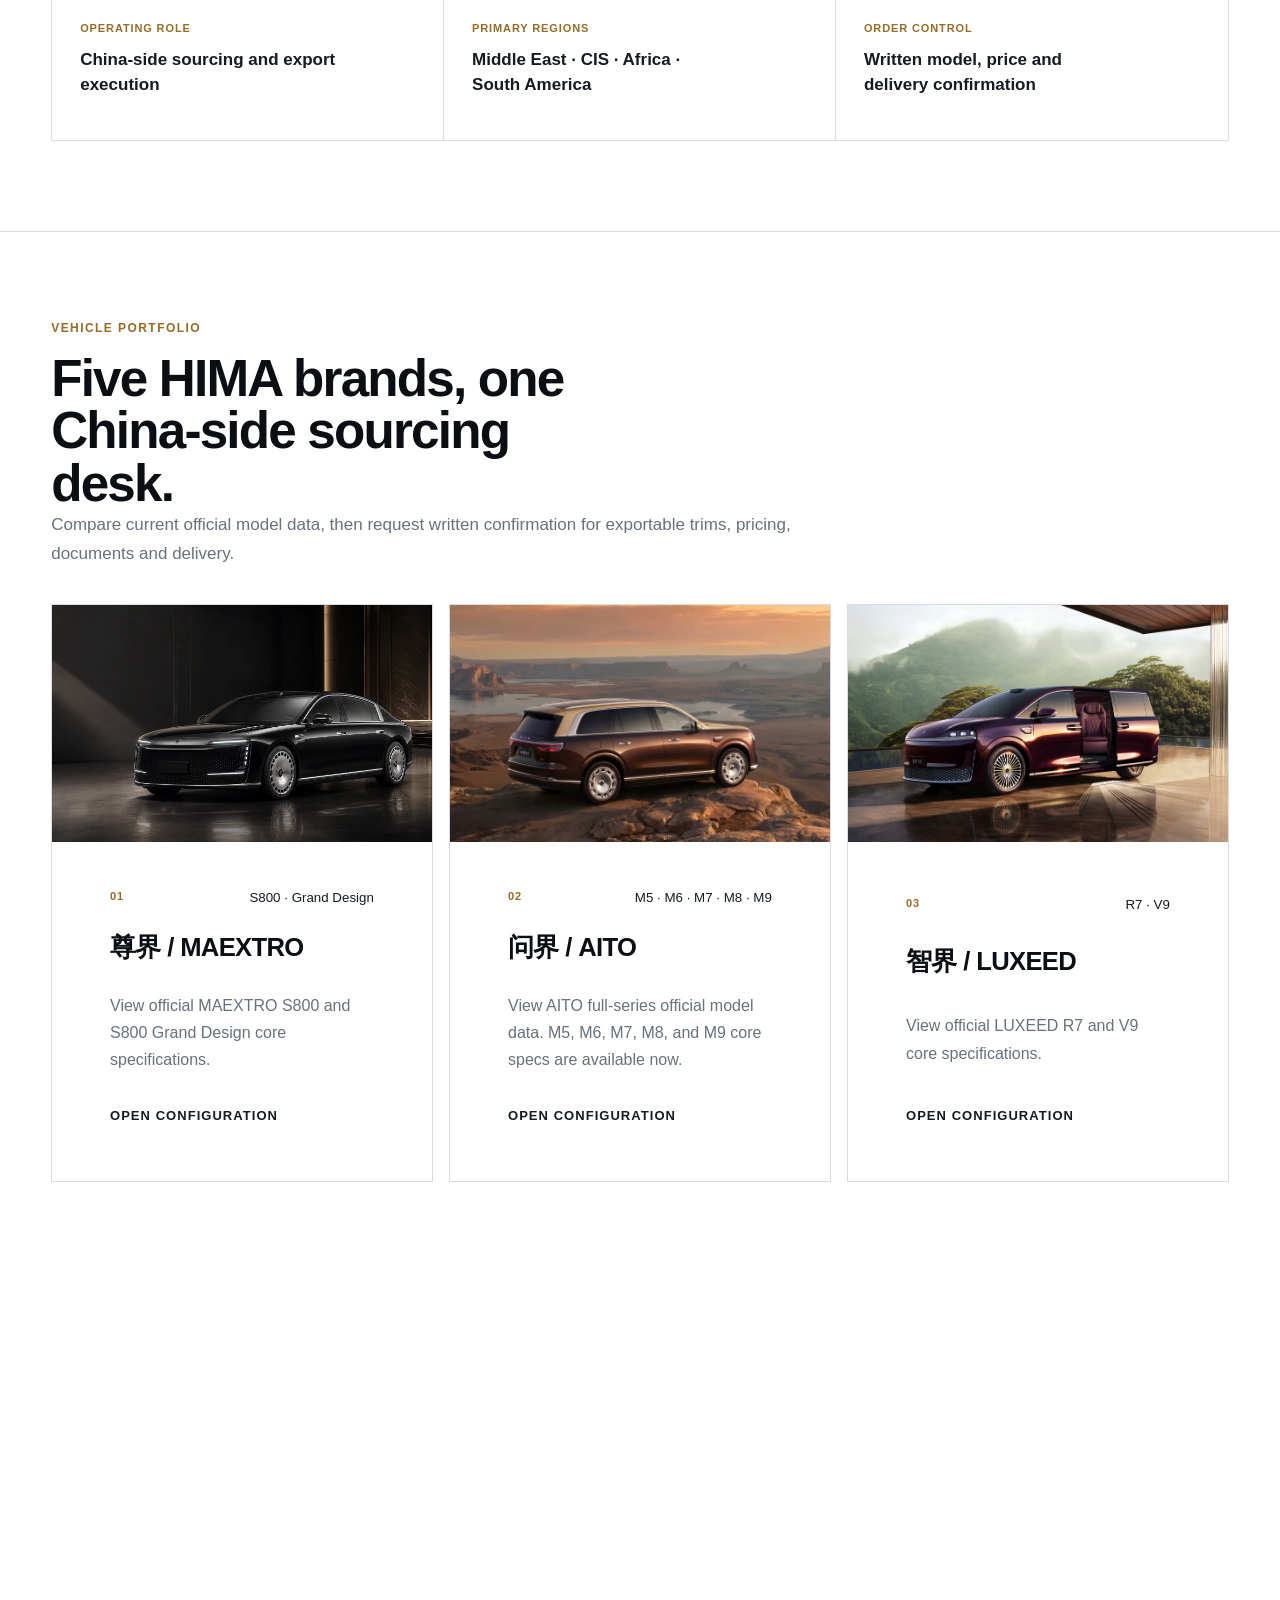
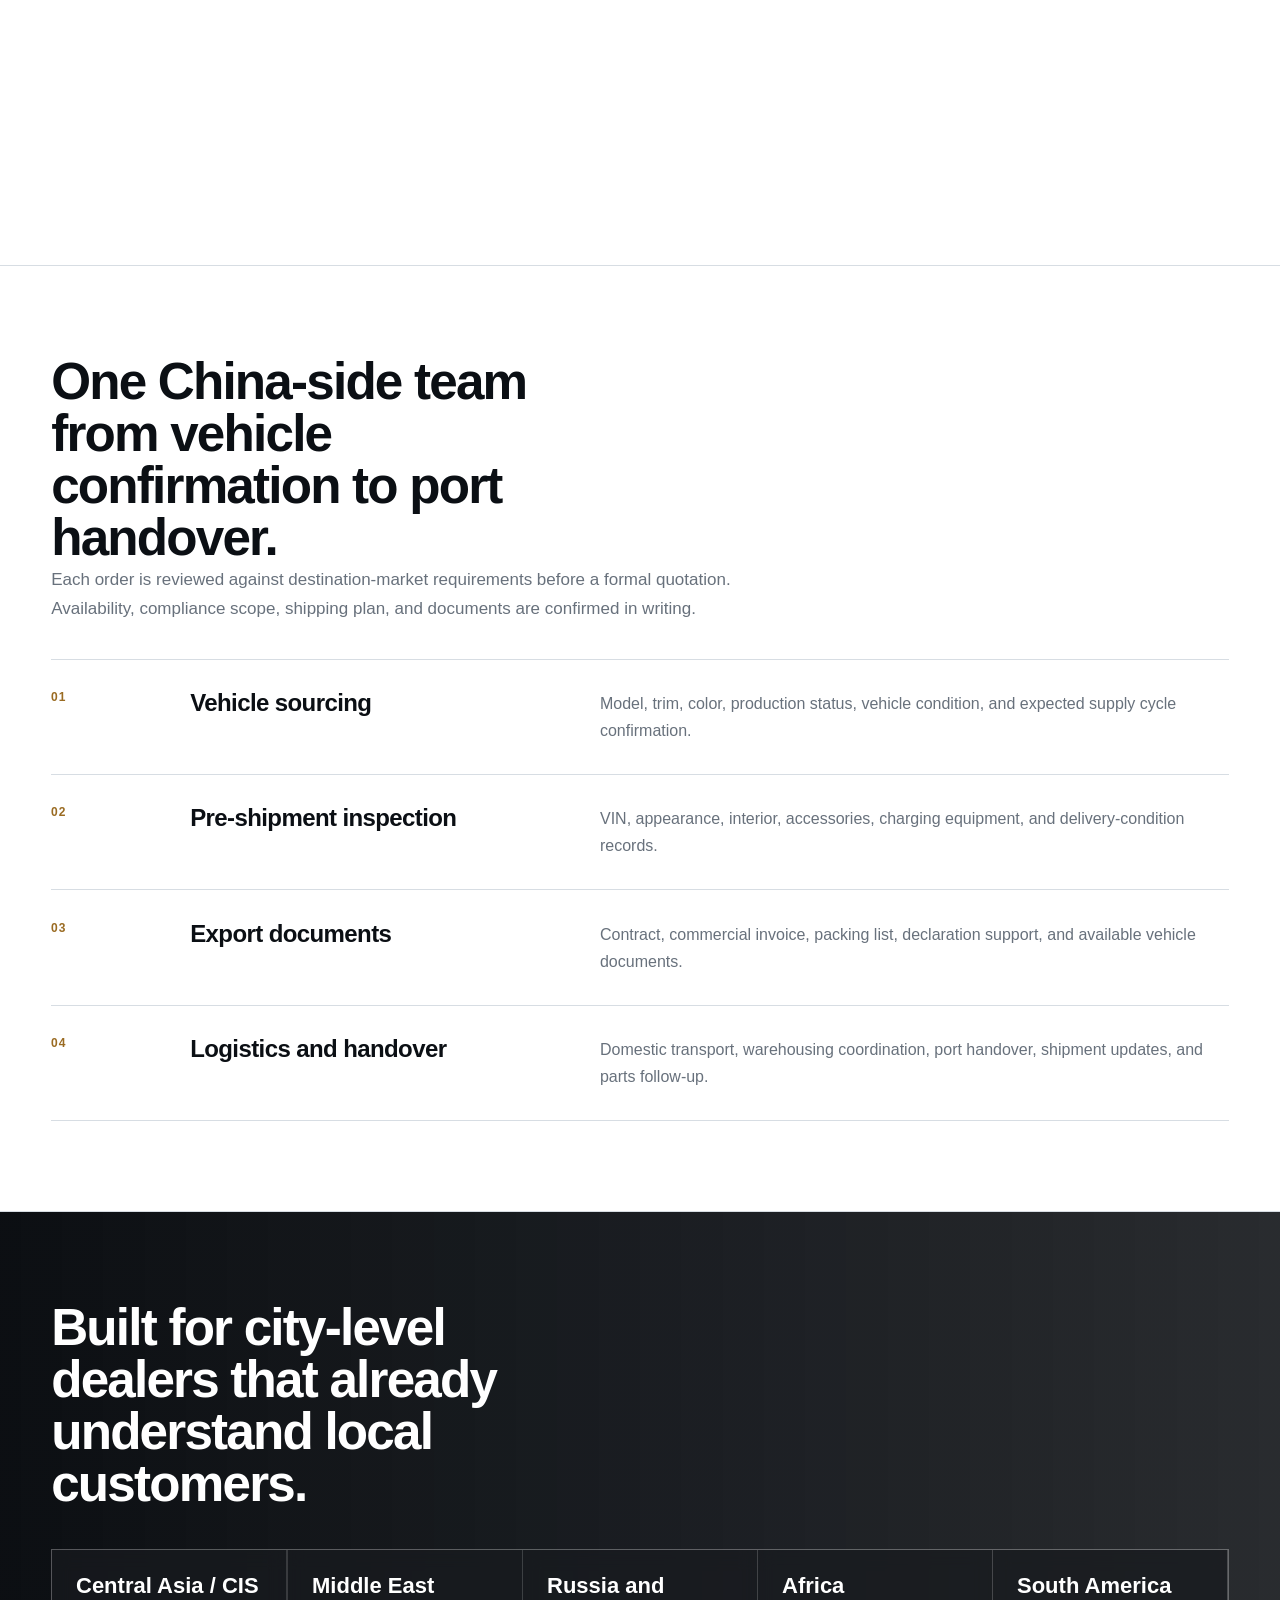
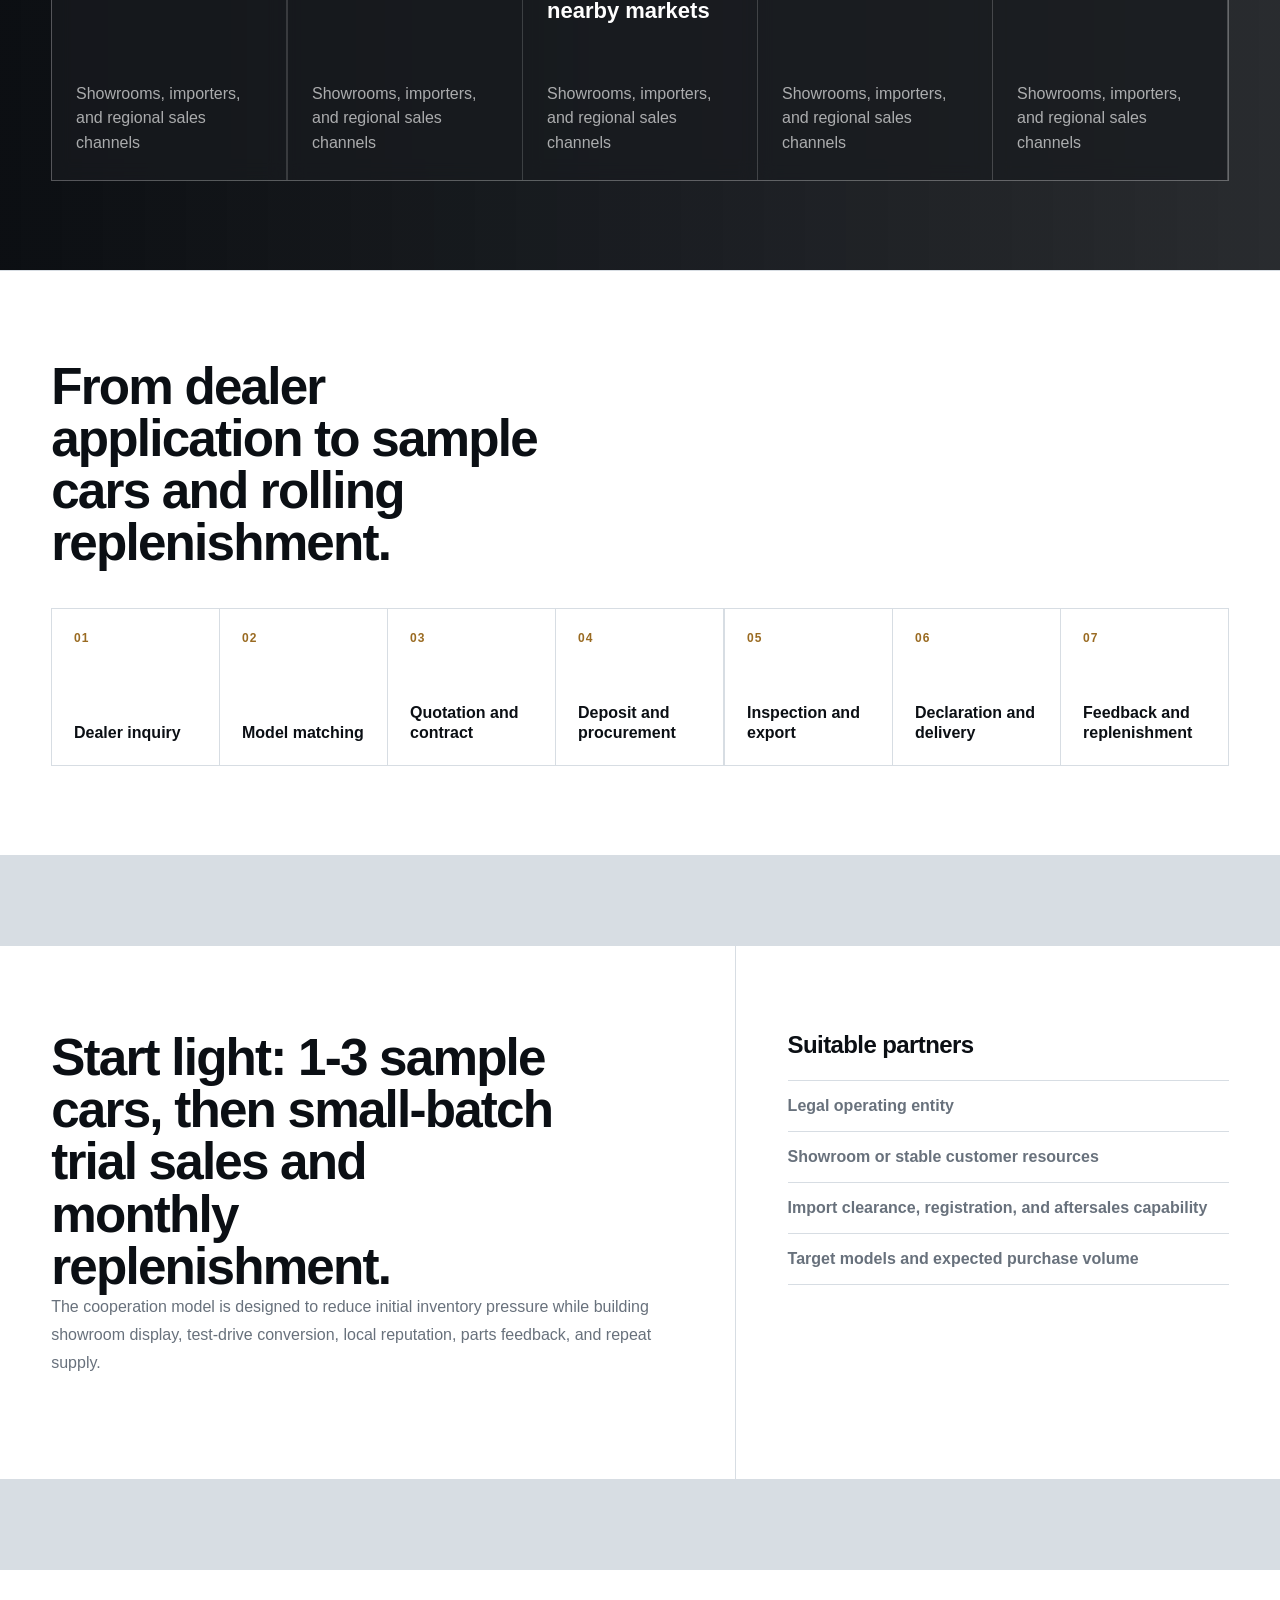
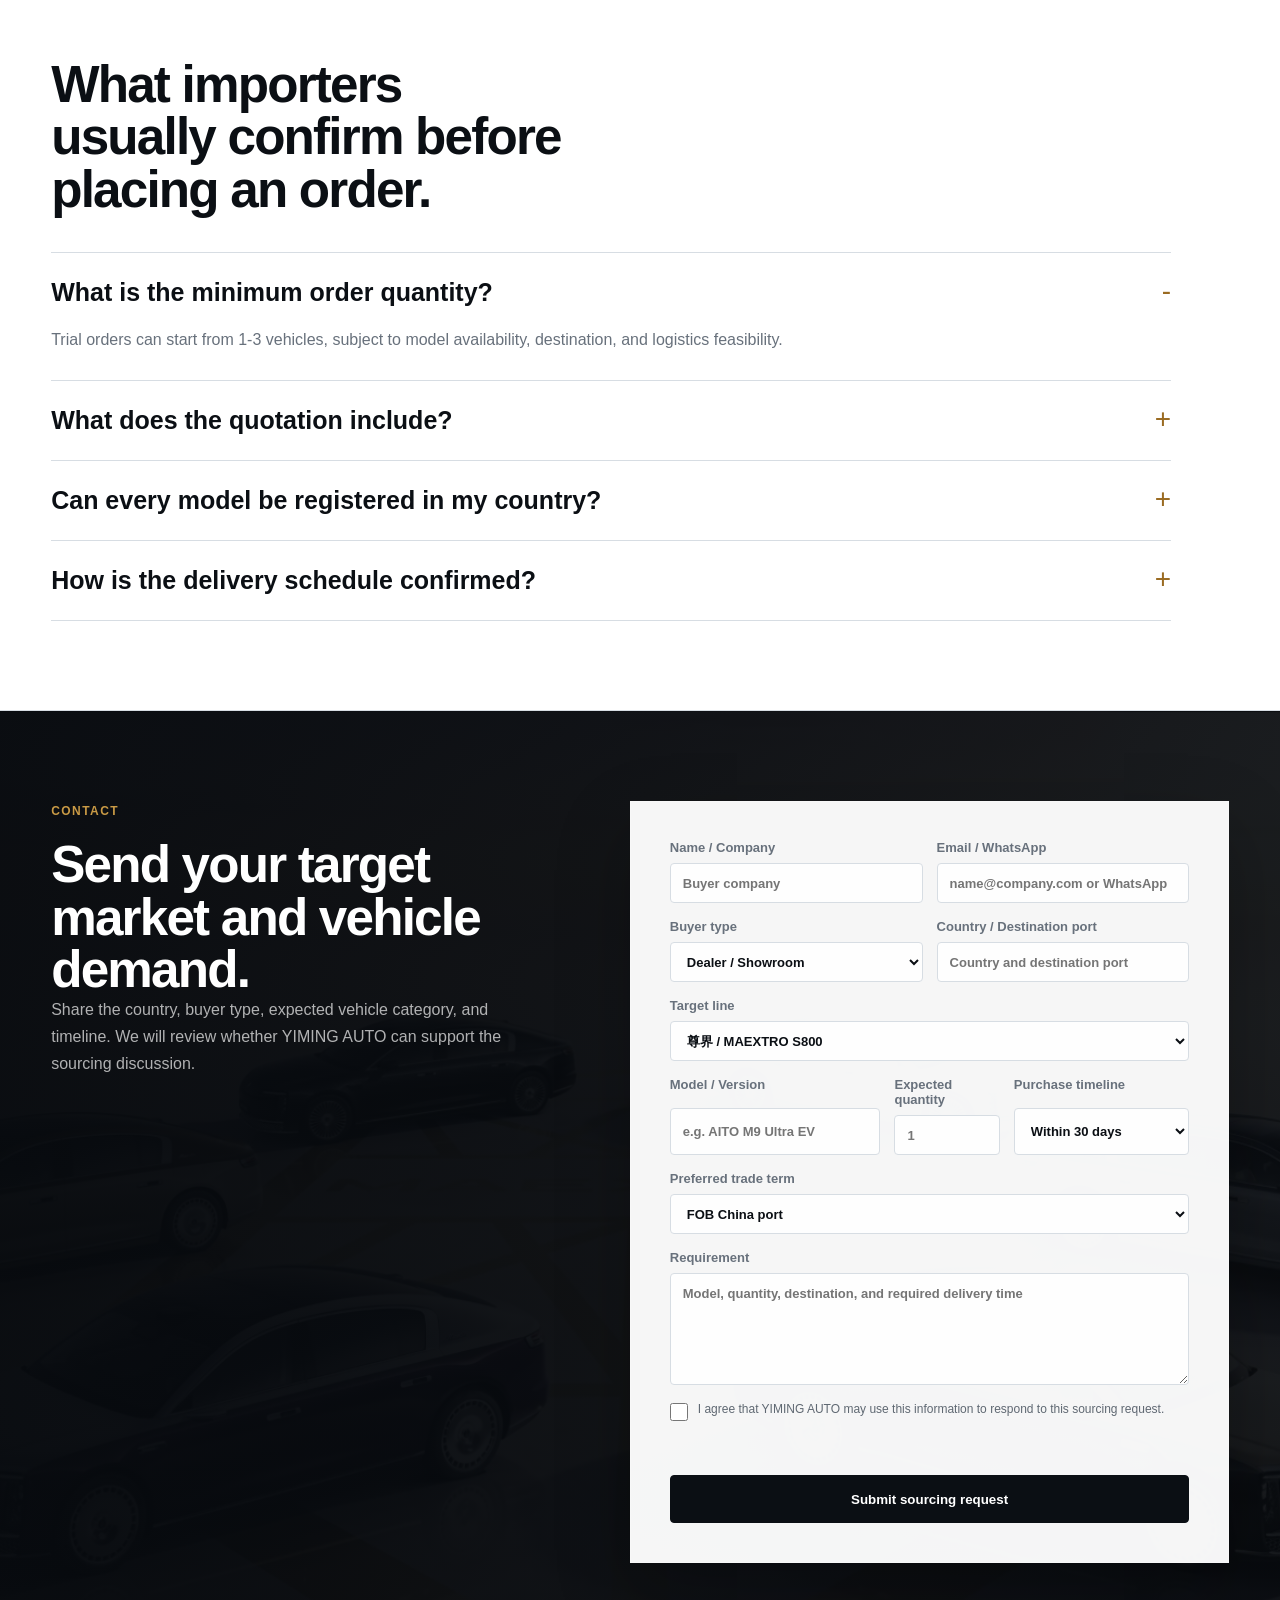
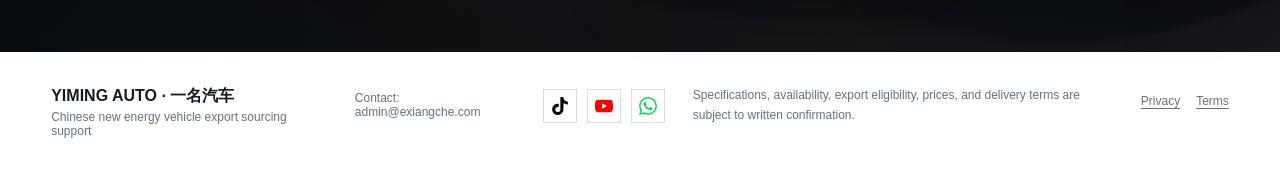
==== commit 5218d6ea: "Redesign official site mobile experience" ====
--- a/official-site/index.html
+++ b/official-site/index.html
@@ -19,7 +19,7 @@
   <meta name="twitter:card" content="summary_large_image">
   <link rel="preload" as="image" type="image/webp" href="./assets/maextro-mobile-hero.webp" media="(max-width: 640px)">
   <link rel="preload" as="image" type="image/webp" href="./assets/zunjie-s800-config-bg-final.webp" media="(min-width: 641px)">
-  <link rel="stylesheet" href="./styles.css?v=20260714-overall-v2">
+  <link rel="stylesheet" href="./styles.css?v=20260720-mobile-v1">
   <script type="application/ld+json">
     {
       "@context": "https://schema.org",
@@ -376,6 +376,6 @@
     </div>
     <p class="footer-legal" data-i18n="footerLegal">Specifications, availability, export eligibility, prices, and delivery terms are subject to written confirmation.</p>
   </footer>
-  <script src="./site.js?v=20260714-overall-v1"></script>
+  <script src="./site.js?v=20260720-mobile-v1"></script>
 </body>
 </html>
--- a/official-site/styles.css
+++ b/official-site/styles.css
@@ -2630,10 +2630,13 @@
 }
 
 .form-honeypot {
-  position: absolute !important;
-  left: -10000px !important;
+  position: fixed !important;
+  top: -100px !important;
+  left: 0 !important;
   width: 1px !important;
   height: 1px !important;
+  padding: 0 !important;
+  border: 0 !important;
   opacity: 0 !important;
 }
 
@@ -2918,3 +2921,383 @@
     margin-top: 0;
   }
 }
+
+/* 2026-07 mobile interaction layer */
+.mobile-menu-toggle,
+.mobile-nav-scrim,
+.mobile-action-bar,
+.table-scroll-hint {
+  display: none;
+}
+
+@media (max-width: 760px) {
+  html {
+    scroll-padding-top: 72px;
+    scroll-padding-bottom: 86px;
+  }
+
+  body:not(.legal-page) {
+    padding-bottom: calc(70px + env(safe-area-inset-bottom));
+  }
+
+  body.mobile-nav-open {
+    overflow: hidden;
+  }
+
+  a,
+  button,
+  select,
+  summary {
+    touch-action: manipulation;
+  }
+
+  .site-header,
+  .home-page .site-header,
+  .aito-page .site-header {
+    position: sticky;
+    top: 0;
+    z-index: 140;
+    display: flex;
+    flex-flow: row nowrap;
+    grid-template-columns: none;
+    align-items: center;
+    justify-content: space-between;
+    gap: 12px;
+    min-height: 58px;
+    padding: 8px 14px;
+    border-bottom: 1px solid rgba(11, 15, 20, .1);
+    background: rgba(246, 248, 250, .94);
+    box-shadow: 0 6px 22px rgba(11, 15, 20, .06);
+    backdrop-filter: blur(14px);
+  }
+
+  .home-page .site-header {
+    position: fixed;
+    right: 0;
+    left: 0;
+  }
+
+  .site-header .brand {
+    position: relative;
+    z-index: 2;
+    min-width: 0;
+  }
+
+  .site-header .brand-logo {
+    width: 38px;
+    height: 38px;
+  }
+
+  .site-header .brand-text {
+    display: none;
+  }
+
+  .mobile-menu-toggle {
+    position: relative;
+    z-index: 2;
+    display: grid;
+    width: 44px;
+    height: 44px;
+    padding: 11px;
+    border: 0;
+    background: transparent;
+    cursor: pointer;
+  }
+
+  .mobile-menu-toggle span {
+    display: block;
+    width: 22px;
+    height: 2px;
+    margin: auto;
+    background: var(--ink);
+    transition: transform .22s ease, opacity .18s ease;
+  }
+
+  .mobile-nav-open .mobile-menu-toggle span:nth-child(1) {
+    transform: translateY(7px) rotate(45deg);
+  }
+
+  .mobile-nav-open .mobile-menu-toggle span:nth-child(2) {
+    opacity: 0;
+  }
+
+  .mobile-nav-open .mobile-menu-toggle span:nth-child(3) {
+    transform: translateY(-7px) rotate(-45deg);
+  }
+
+  .site-header > nav,
+  .aito-page .site-header > nav {
+    position: fixed;
+    top: 66px;
+    right: 12px;
+    left: 12px;
+    z-index: 142;
+    grid-column: auto;
+    display: grid;
+    width: auto;
+    grid-template-columns: 1fr;
+    gap: 0;
+    max-height: calc(100dvh - 84px);
+    padding: 8px;
+    overflow-y: auto;
+    border: 1px solid rgba(11, 15, 20, .12);
+    background: #fff;
+    box-shadow: 0 24px 60px rgba(11, 15, 20, .2);
+    opacity: 0;
+    visibility: hidden;
+    transform: translateY(-10px);
+    transition: opacity .2s ease, transform .2s ease, visibility .2s;
+    pointer-events: none;
+  }
+
+  .site-header.mobile-nav-open > nav {
+    opacity: 1;
+    visibility: visible;
+    transform: translateY(0);
+    pointer-events: auto;
+  }
+
+  .site-header > nav > a,
+  .aito-page .site-header > nav > a {
+    display: flex;
+    align-items: center;
+    justify-content: flex-start;
+    min-height: 48px;
+    padding: 0 14px;
+    border-bottom: 1px solid var(--line);
+    font-size: 15px;
+    font-weight: 700;
+    text-align: start;
+  }
+
+  .site-header > nav > a:last-of-type {
+    border-bottom: 0;
+  }
+
+  .site-header .language-select,
+  .aito-page .language-select {
+    position: static;
+    display: grid;
+    grid-template-columns: auto minmax(0, 1fr);
+    align-items: center;
+    gap: 12px;
+    width: 100%;
+    margin: 8px 0 0;
+    padding: 6px 8px 2px;
+  }
+
+  .site-header .language-select > span {
+    position: static;
+    width: auto;
+    height: auto;
+    clip: auto;
+    overflow: visible;
+    font-size: 13px;
+  }
+
+  .site-header .language-select select {
+    width: 100%;
+    min-height: 44px;
+    padding: 0 38px 0 12px;
+    font-size: 16px;
+  }
+
+  .mobile-nav-scrim {
+    position: fixed;
+    inset: 0;
+    z-index: 130;
+    display: block;
+    width: 100%;
+    height: 100%;
+    padding: 0;
+    border: 0;
+    background: rgba(8, 12, 17, .54);
+    opacity: 0;
+    visibility: hidden;
+    transition: opacity .2s ease, visibility .2s;
+    pointer-events: none;
+  }
+
+  body.mobile-nav-open .mobile-nav-scrim {
+    opacity: 1;
+    visibility: visible;
+    pointer-events: auto;
+  }
+
+  .mobile-action-bar {
+    position: fixed;
+    right: 0;
+    bottom: 0;
+    left: 0;
+    z-index: 120;
+    display: grid;
+    grid-template-columns: minmax(0, .85fr) minmax(0, 1.15fr);
+    gap: 8px;
+    padding: 9px 12px calc(9px + env(safe-area-inset-bottom));
+    border-top: 1px solid rgba(11, 15, 20, .12);
+    background: rgba(255, 255, 255, .96);
+    box-shadow: 0 -10px 30px rgba(11, 15, 20, .1);
+    backdrop-filter: blur(14px);
+  }
+
+  .mobile-action-bar a {
+    display: grid;
+    place-items: center;
+    min-height: 46px;
+    padding: 0 12px;
+    border: 1px solid #c9d0d7;
+    color: var(--ink);
+    background: #fff;
+    font-size: 13px;
+    font-weight: 850;
+    text-align: center;
+    text-decoration: none;
+  }
+
+  .mobile-action-bar .mobile-action-primary {
+    color: #fff;
+    border-color: var(--ink);
+    background: var(--ink);
+  }
+
+  .home-page .company-hero {
+    min-height: calc(100svh - 126px);
+    padding-top: 78px;
+  }
+
+  .choice-grid {
+    display: grid;
+    grid-auto-flow: column;
+    grid-auto-columns: min(86vw, 350px);
+    grid-template-columns: none;
+    gap: 12px;
+    margin-inline: -16px;
+    padding: 2px 16px 14px;
+    overflow-x: auto;
+    overscroll-behavior-inline: contain;
+    scroll-padding-inline: 16px;
+    scroll-snap-type: inline mandatory;
+    scrollbar-width: none;
+  }
+
+  .choice-grid::-webkit-scrollbar {
+    display: none;
+  }
+
+  .choice-grid > .choice-card,
+  .choice-grid > .choice-card:nth-child(1),
+  .choice-grid > .choice-card:nth-child(2),
+  .choice-grid > .choice-card:nth-child(3) {
+    min-width: 0;
+    scroll-snap-align: start;
+  }
+
+  .choice-card .choice-media {
+    aspect-ratio: 16 / 9;
+  }
+
+  .choice-card p {
+    display: -webkit-box;
+    overflow: hidden;
+    -webkit-box-orient: vertical;
+    -webkit-line-clamp: 3;
+  }
+
+  .aito-model-nav,
+  .brand-model-index {
+    overscroll-behavior-inline: contain;
+    scroll-snap-type: inline proximity;
+    -webkit-overflow-scrolling: touch;
+  }
+
+  .aito-model-nav a,
+  .brand-model-index a {
+    min-height: 44px;
+    scroll-snap-align: start;
+  }
+
+  .table-scroll-hint {
+    display: flex;
+    align-items: center;
+    justify-content: flex-end;
+    gap: 8px;
+    min-height: 28px;
+    margin: 0 12px 6px;
+    color: #5d6874;
+    font-size: 11px;
+    font-weight: 750;
+    transition: opacity .2s ease;
+  }
+
+  .table-scroll-hint[hidden],
+  .table-scroll-hint.is-dismissed {
+    display: none;
+  }
+
+  .table-scroll-hint b {
+    color: var(--accent);
+    font-size: 18px;
+    line-height: 1;
+  }
+
+  .spec-table-wrap {
+    max-width: 100%;
+    overscroll-behavior-inline: contain;
+    scroll-snap-type: inline proximity;
+    -webkit-overflow-scrolling: touch;
+  }
+
+  .spec-table th:first-child,
+  .spec-table td:first-child {
+    left: 0;
+    box-shadow: 8px 0 14px -12px rgba(11, 15, 20, .8);
+  }
+
+  html[dir="rtl"] .spec-table th:first-child,
+  html[dir="rtl"] .spec-table td:first-child {
+    right: 0;
+    left: auto;
+    box-shadow: -8px 0 14px -12px rgba(11, 15, 20, .8);
+  }
+
+  .aito-model .table-scroll-hint {
+    margin-right: 12px;
+    margin-left: 12px;
+  }
+
+  .model-quote-bar {
+    margin-bottom: 12px;
+  }
+
+  .inquiry-form input,
+  .inquiry-form select,
+  .inquiry-form textarea {
+    width: 100%;
+    max-width: 100%;
+  }
+
+  .footer-policies a,
+  .footer-contact a,
+  footer a {
+    min-height: 40px;
+    display: inline-flex;
+    align-items: center;
+  }
+}
+
+@media (max-width: 380px) {
+  .company-hero h1,
+  .aito-hero h1,
+  .config-hero h1,
+  .luxeed-hero-copy h1 {
+    font-size: 30px;
+  }
+
+  .choice-grid {
+    grid-auto-columns: 88vw;
+  }
+
+  .mobile-action-bar a {
+    font-size: 12px;
+  }
+}
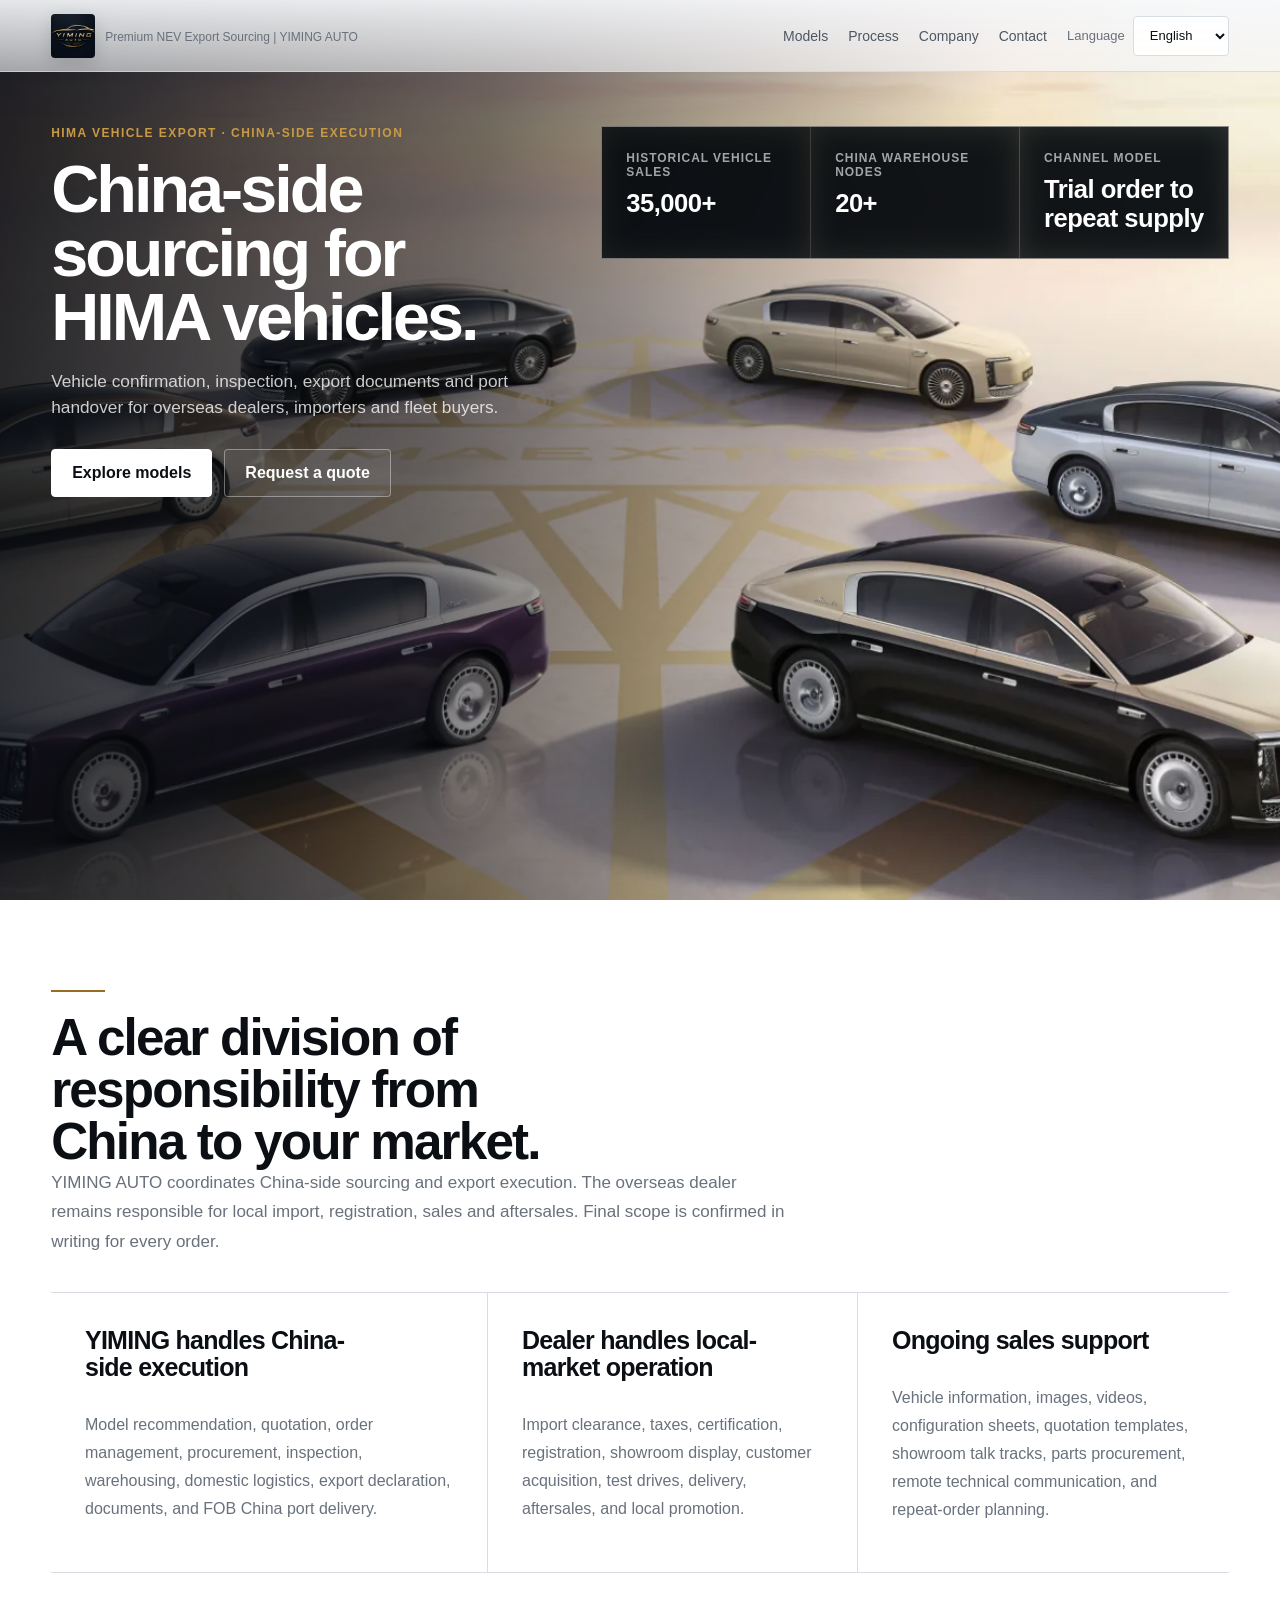
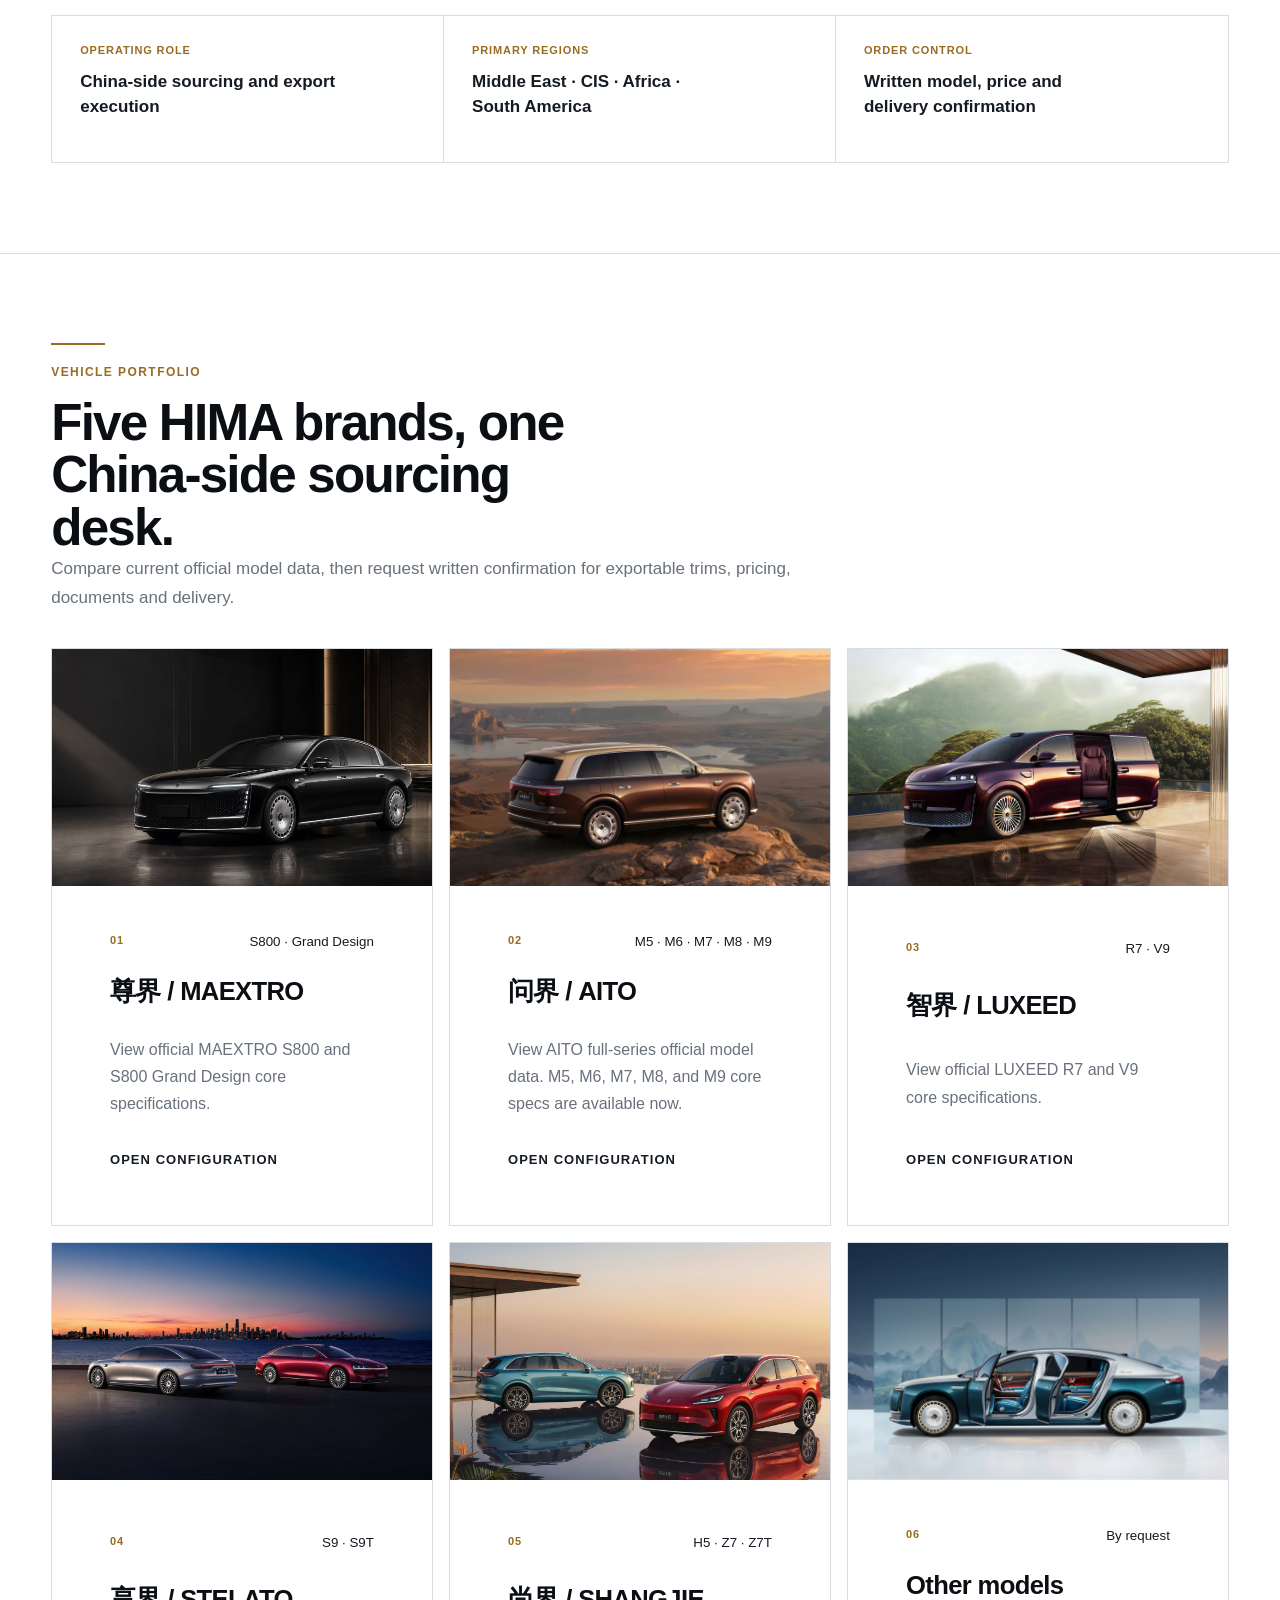
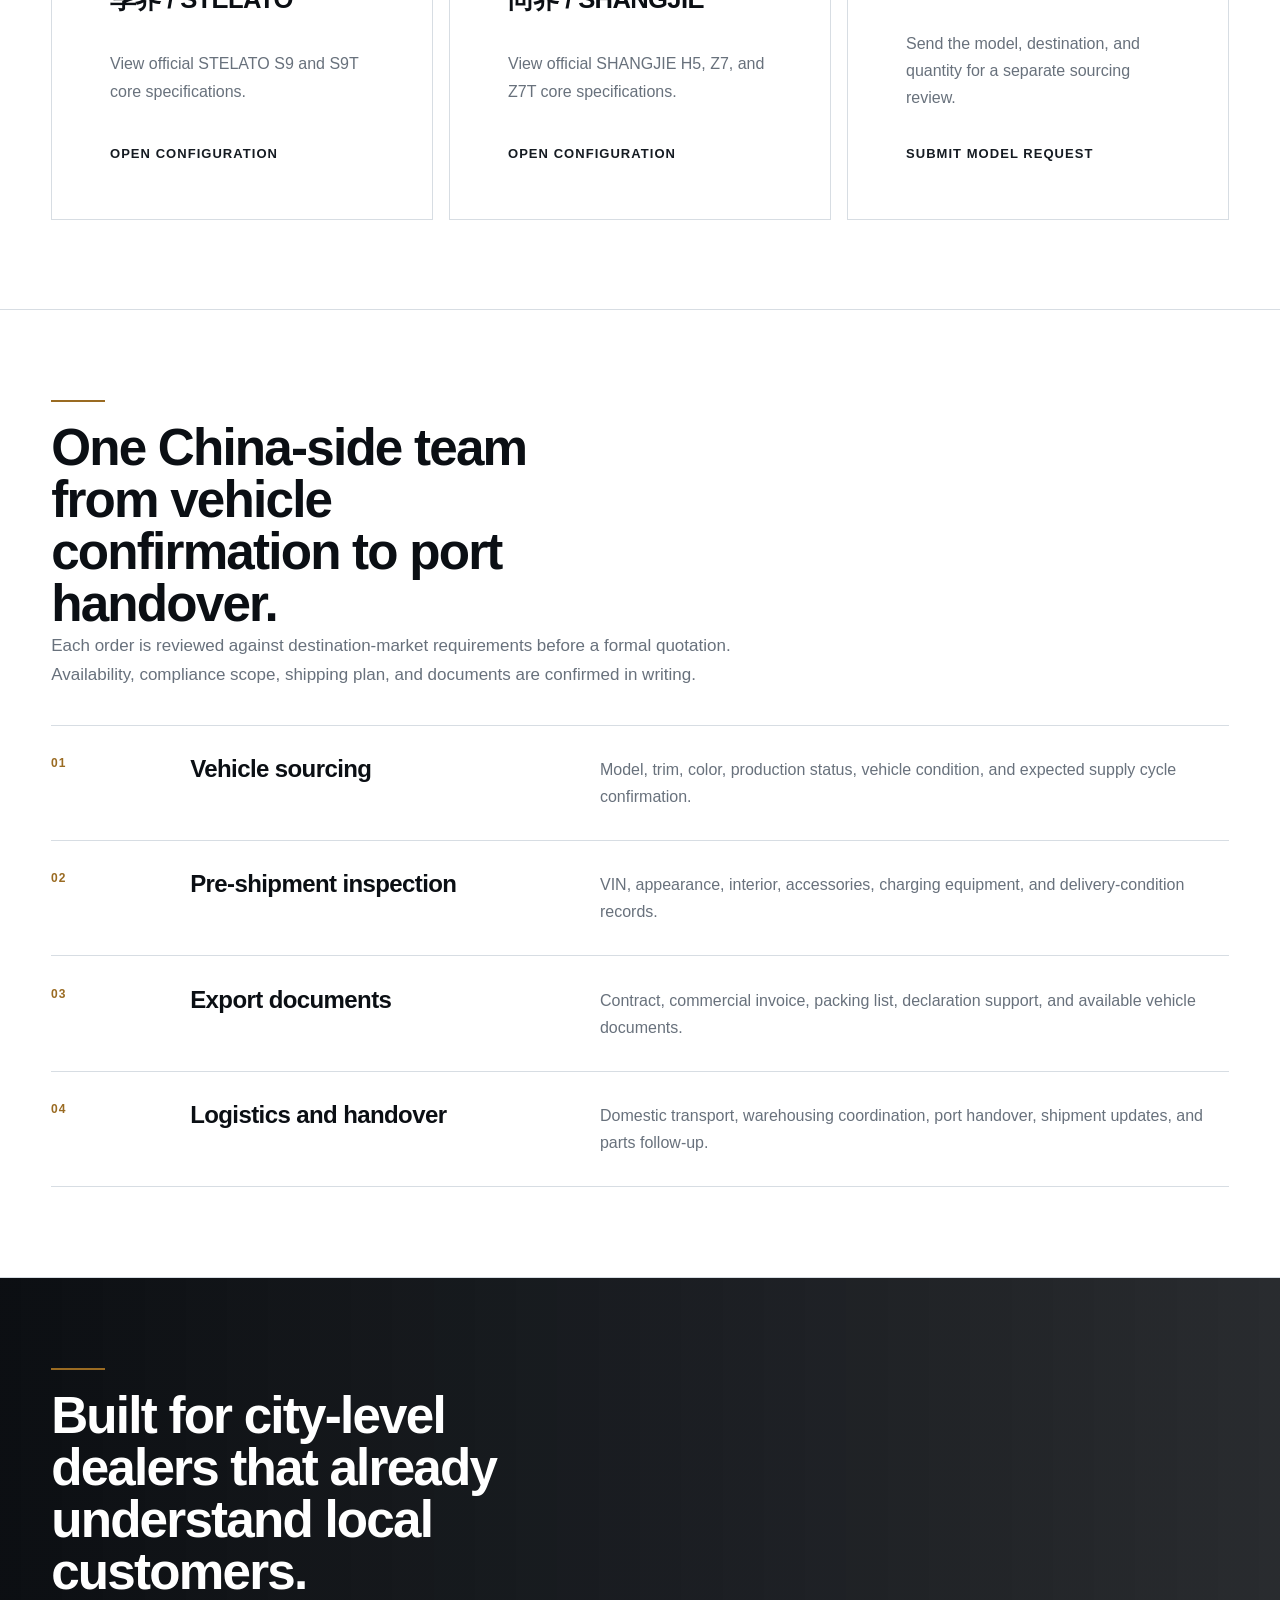
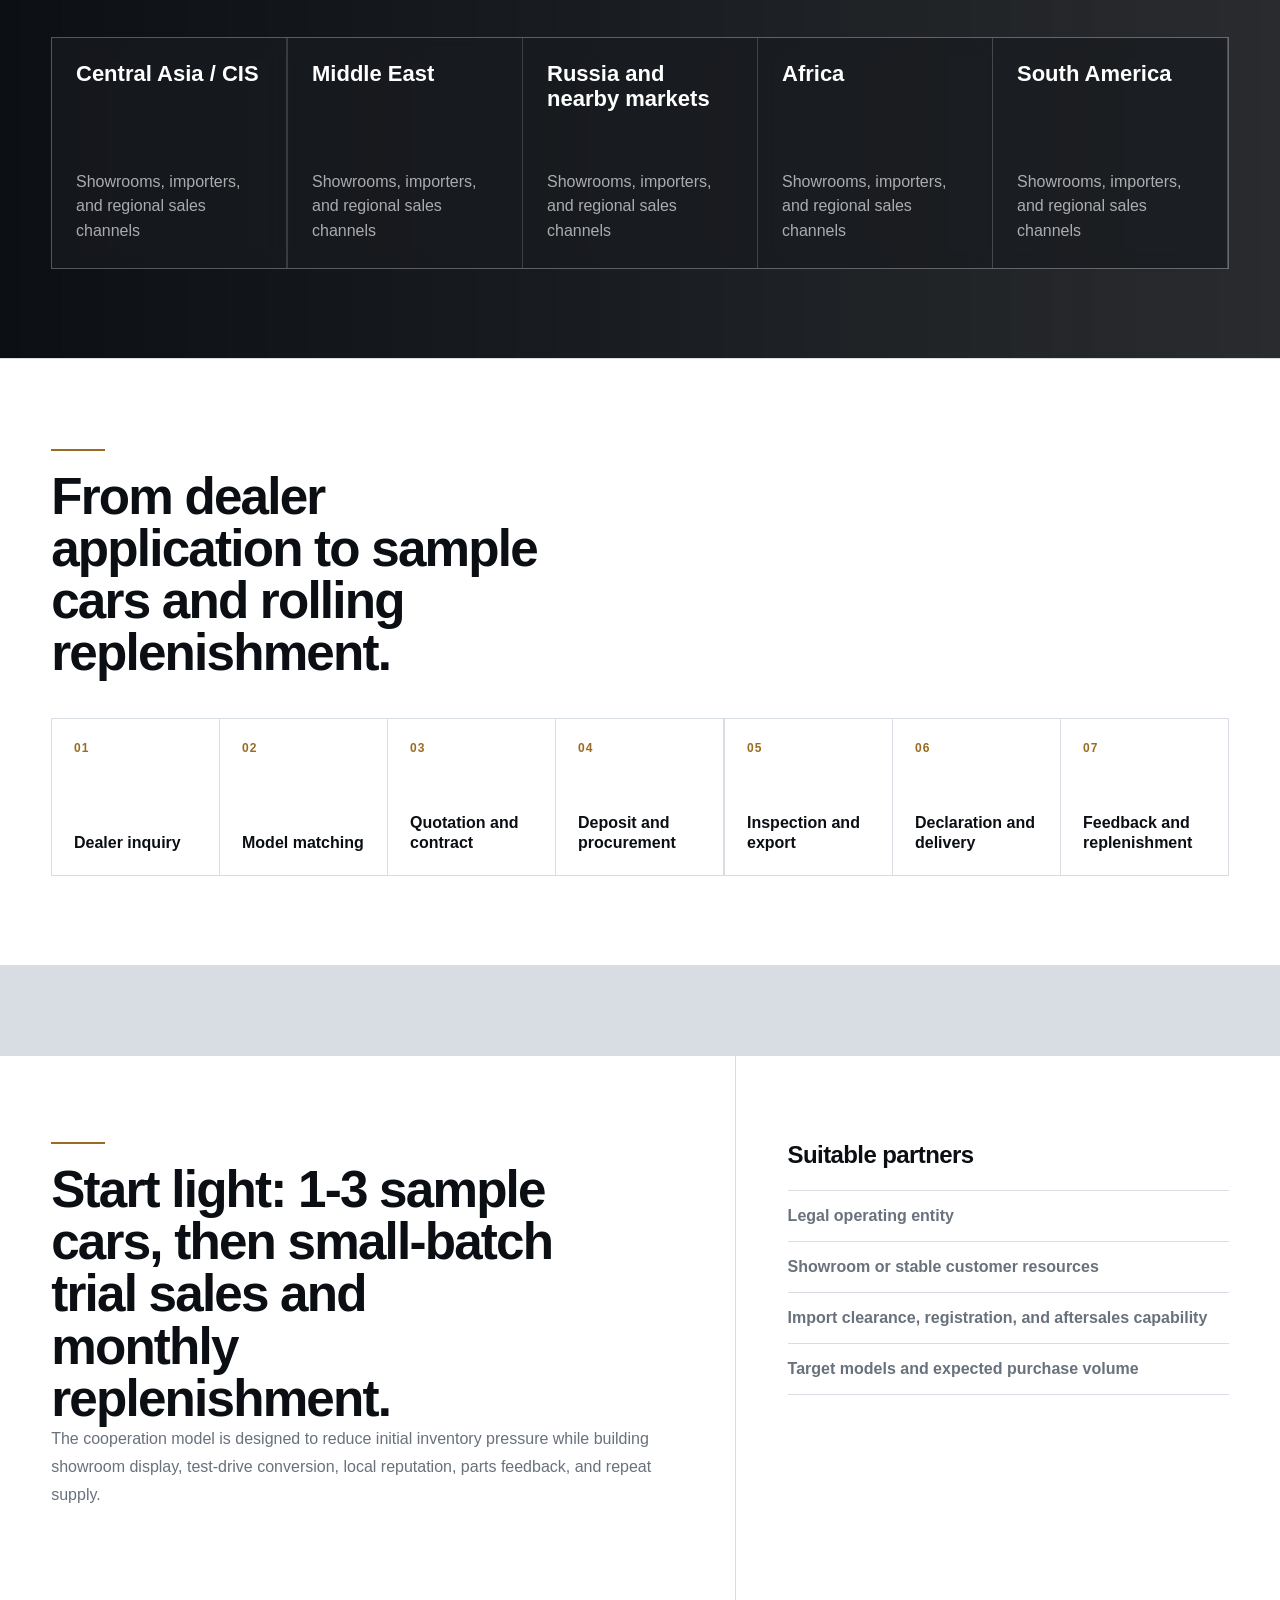
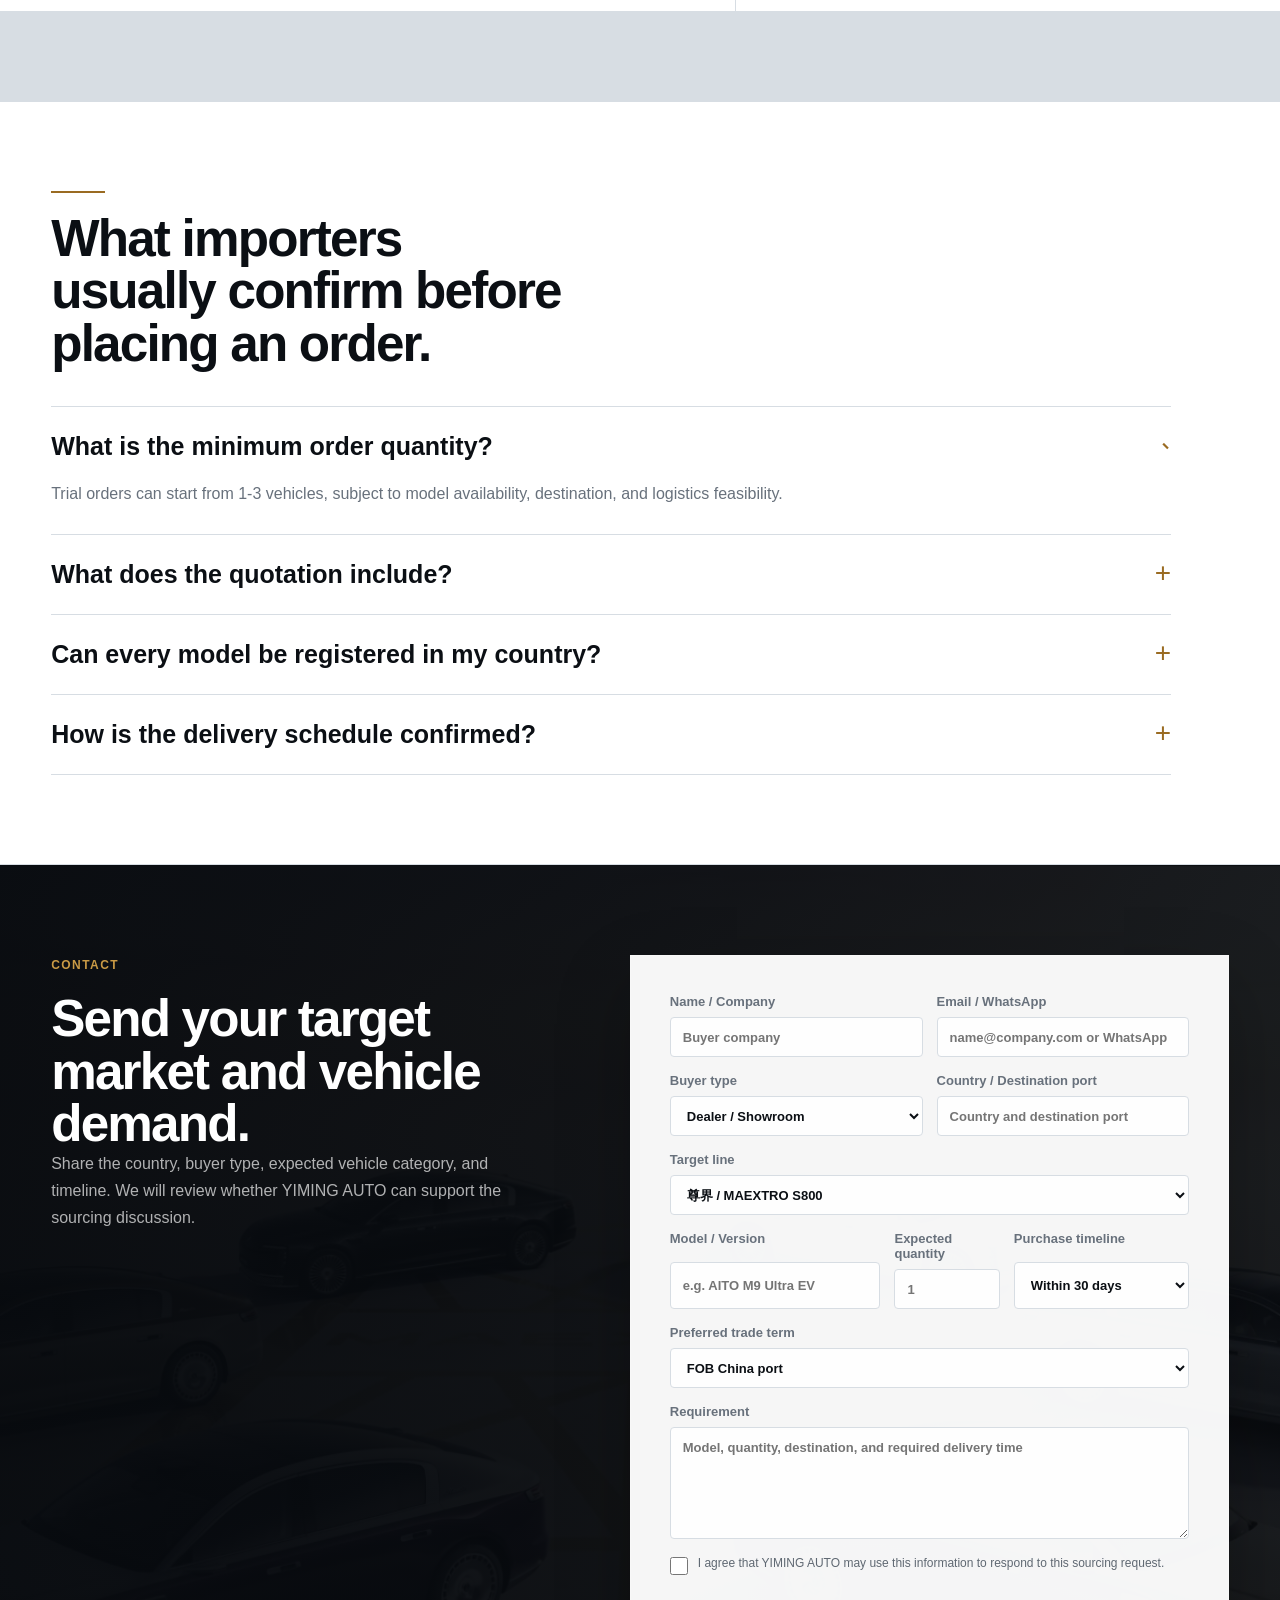
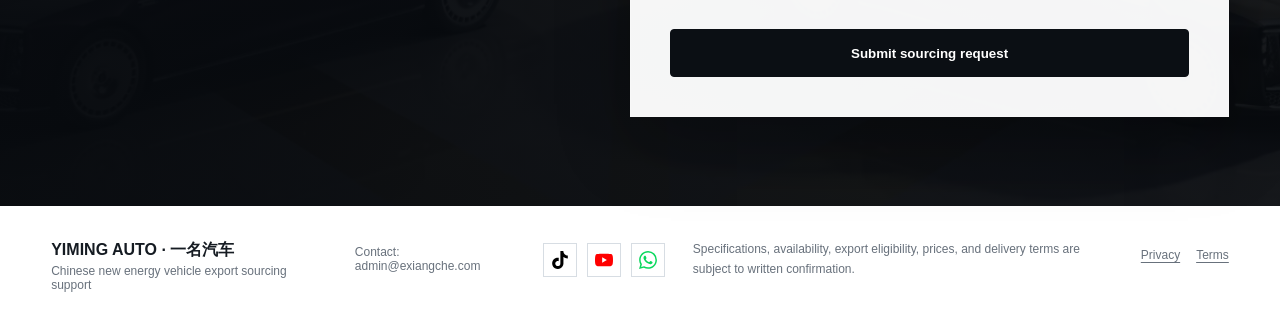
==== commit c67fa5db: "Refine official site motion and interactions" ====
--- a/official-site/index.html
+++ b/official-site/index.html
@@ -19,7 +19,7 @@
   <meta name="twitter:card" content="summary_large_image">
   <link rel="preload" as="image" type="image/webp" href="./assets/maextro-mobile-hero.webp" media="(max-width: 640px)">
   <link rel="preload" as="image" type="image/webp" href="./assets/zunjie-s800-config-bg-final.webp" media="(min-width: 641px)">
-  <link rel="stylesheet" href="./styles.css?v=20260720-mobile-v1">
+  <link rel="stylesheet" href="./styles.css?v=20260720-motion-v1">
   <script type="application/ld+json">
     {
       "@context": "https://schema.org",
@@ -376,6 +376,6 @@
     </div>
     <p class="footer-legal" data-i18n="footerLegal">Specifications, availability, export eligibility, prices, and delivery terms are subject to written confirmation.</p>
   </footer>
-  <script src="./site.js?v=20260720-mobile-v1"></script>
+  <script src="./site.js?v=20260720-motion-v1"></script>
 </body>
 </html>
--- a/official-site/styles.css
+++ b/official-site/styles.css
@@ -3301,3 +3301,490 @@
     font-size: 12px;
   }
 }
+
+/* 2026-07 premium motion refinement */
+@view-transition {
+  navigation: auto;
+}
+
+::view-transition-old(root) {
+  animation: page-fade-out .18s ease both;
+}
+
+::view-transition-new(root) {
+  animation: page-fade-in .42s var(--motion-ease, ease) both;
+}
+
+@keyframes page-fade-out {
+  to { opacity: 0; transform: scale(.995); }
+}
+
+@keyframes page-fade-in {
+  from { opacity: 0; transform: translateY(8px); }
+}
+
+.page-progress {
+  position: fixed;
+  top: 0;
+  right: 0;
+  left: 0;
+  z-index: 220;
+  height: 2px;
+  background: linear-gradient(90deg, var(--accent), var(--accent-2));
+  transform: scaleX(0);
+  transform-origin: left center;
+  animation: page-reading-progress linear both;
+  animation-timeline: scroll(root block);
+  pointer-events: none;
+}
+
+html[dir="rtl"] .page-progress {
+  transform-origin: right center;
+}
+
+@keyframes page-reading-progress {
+  to { transform: scaleX(1); }
+}
+
+.company-hero {
+  isolation: isolate;
+  background: #11151a;
+}
+
+.company-hero::before {
+  content: "";
+  position: absolute;
+  inset: -2%;
+  z-index: 0;
+  background:
+    linear-gradient(100deg, rgba(7, 10, 14, .9) 0%, rgba(7, 10, 14, .54) 36%, rgba(7, 10, 14, .02) 70%),
+    var(--hero-image) center / cover no-repeat;
+  transform: scale(1.045);
+  animation: hero-image-settle 1.8s var(--motion-ease, ease) .08s both;
+  will-change: transform;
+}
+
+.motion-ready .company-hero::after {
+  z-index: 2;
+  opacity: .72;
+}
+
+.motion-ready .company-hero > * {
+  z-index: 3;
+}
+
+@keyframes hero-image-settle {
+  to { transform: scale(1); }
+}
+
+.motion-ready .company-hero .hero-copy > *,
+.motion-ready .company-hero .proof-panel {
+  opacity: 0;
+  transform: translateY(22px);
+  animation: hero-content-enter .82s var(--motion-ease) both;
+}
+
+.motion-ready .company-hero .hero-copy .eyebrow {
+  animation-delay: .12s;
+}
+
+.motion-ready .company-hero .hero-copy h1 {
+  animation-delay: .2s;
+}
+
+.motion-ready .company-hero .hero-copy .lead {
+  animation-delay: .3s;
+}
+
+.motion-ready .company-hero .hero-actions {
+  animation-delay: .4s;
+}
+
+.motion-ready .company-hero .proof-panel {
+  animation-delay: .46s;
+}
+
+@keyframes hero-content-enter {
+  to { opacity: 1; transform: translateY(0); }
+}
+
+.company-hero .proof-panel div {
+  position: relative;
+  overflow: hidden;
+  transition: background-color .35s ease;
+}
+
+.company-hero .proof-panel div::before {
+  content: "";
+  position: absolute;
+  inset: 0;
+  background: linear-gradient(120deg, transparent 18%, rgba(255, 255, 255, .11), transparent 82%);
+  transform: translateX(-110%);
+  transition: transform .7s var(--motion-ease, ease);
+  pointer-events: none;
+}
+
+.company-hero .proof-panel div:hover::before {
+  transform: translateX(110%);
+}
+
+.section-heading,
+.dealer-copy {
+  position: relative;
+}
+
+.section-heading::before,
+.dealer-copy::before {
+  content: "";
+  display: block;
+  width: 54px;
+  height: 2px;
+  margin-bottom: 20px;
+  background: var(--accent);
+  transform: scaleX(0);
+  transform-origin: left;
+  transition: transform .8s var(--motion-ease, ease) .08s;
+}
+
+html[dir="rtl"] .section-heading::before,
+html[dir="rtl"] .dealer-copy::before {
+  transform-origin: right;
+}
+
+.section-heading.is-visible::before,
+.dealer-copy.is-visible::before {
+  transform: scaleX(1);
+}
+
+.motion-ready .reveal-item {
+  transition-duration: .86s;
+}
+
+.motion-ready .reveal-item.reveal-scale {
+  transform: translateY(28px) scale(.975);
+}
+
+.motion-ready .reveal-item.is-visible {
+  opacity: 1;
+  transform: none;
+}
+
+.choice-card {
+  --tilt-x: 0deg;
+  --tilt-y: 0deg;
+  --shine-x: 50%;
+  --shine-y: 25%;
+  position: relative;
+  transform: perspective(1100px) rotateX(var(--tilt-x)) rotateY(var(--tilt-y));
+  transform-style: preserve-3d;
+  transition:
+    transform .42s var(--motion-ease, ease),
+    border-color .3s ease,
+    box-shadow .3s ease,
+    background-color .3s ease;
+}
+
+.motion-ready .choice-card.reveal-item.is-visible {
+  transform: perspective(1100px) rotateX(var(--tilt-x)) rotateY(var(--tilt-y));
+}
+
+.choice-card::after {
+  content: "";
+  position: absolute;
+  inset: 0;
+  z-index: 4;
+  background: radial-gradient(circle at var(--shine-x) var(--shine-y), rgba(255, 255, 255, .18), transparent 34%);
+  opacity: 0;
+  transition: opacity .28s ease;
+  pointer-events: none;
+}
+
+.choice-card.is-pointer-active::after {
+  opacity: 1;
+}
+
+.choice-card:hover,
+.choice-card:focus-visible {
+  transform: perspective(1100px) rotateX(var(--tilt-x)) rotateY(var(--tilt-y)) translateY(-5px);
+}
+
+.motion-ready .choice-card.reveal-item.is-visible:hover,
+.motion-ready .choice-card.reveal-item.is-visible:focus-visible {
+  transform: perspective(1100px) rotateX(var(--tilt-x)) rotateY(var(--tilt-y)) translateY(-5px);
+}
+
+.choice-media {
+  position: relative;
+}
+
+.choice-media::after,
+.aito-model-media::after,
+.edition-feature-media::after {
+  content: "";
+  position: absolute;
+  inset: 0;
+  background: linear-gradient(180deg, transparent 58%, rgba(7, 10, 14, .18));
+  opacity: 0;
+  transition: opacity .4s ease;
+  pointer-events: none;
+}
+
+.choice-card:hover .choice-media::after,
+.aito-model:hover .aito-model-media::after,
+.edition-feature:hover .edition-feature-media::after {
+  opacity: 1;
+}
+
+.choice-card .choice-topline,
+.choice-card h3,
+.choice-card p,
+.choice-card > strong {
+  transition: transform .38s var(--motion-ease, ease), color .25s ease;
+}
+
+.choice-card:hover .choice-topline,
+.choice-card:hover h3,
+.choice-card:hover p,
+.choice-card:hover > strong {
+  transform: translateX(4px);
+}
+
+html[dir="rtl"] .choice-card:hover .choice-topline,
+html[dir="rtl"] .choice-card:hover h3,
+html[dir="rtl"] .choice-card:hover p,
+html[dir="rtl"] .choice-card:hover > strong {
+  transform: translateX(-4px);
+}
+
+.button,
+.model-quote-bar a {
+  --magnetic-x: 0px;
+  --magnetic-y: 0px;
+  overflow: hidden;
+  transform: translate3d(var(--magnetic-x), var(--magnetic-y), 0);
+  transition:
+    transform .26s var(--motion-ease, ease),
+    color .2s ease,
+    background-color .2s ease,
+    border-color .2s ease;
+}
+
+.button:hover,
+.model-quote-bar a:hover {
+  transform: translate3d(var(--magnetic-x), calc(var(--magnetic-y) - 2px), 0);
+}
+
+.button:active,
+.model-quote-bar a:active {
+  transform: translate3d(var(--magnetic-x), calc(var(--magnetic-y) + 1px), 0) scale(.985);
+}
+
+.export-service-list article,
+.process-map li,
+.market-board article,
+.role-grid article {
+  position: relative;
+  transition:
+    transform .38s var(--motion-ease, ease),
+    color .25s ease,
+    background-color .25s ease;
+}
+
+.export-service-list article::after {
+  content: "";
+  position: absolute;
+  right: 0;
+  bottom: -1px;
+  left: 0;
+  height: 2px;
+  background: var(--accent);
+  transform: scaleX(0);
+  transform-origin: left;
+  transition: transform .5s var(--motion-ease, ease);
+}
+
+.export-service-list article:hover {
+  transform: translateX(8px);
+}
+
+.export-service-list article:hover::after {
+  transform: scaleX(1);
+}
+
+.process-map li:hover,
+.market-board article:hover,
+.role-grid article:hover {
+  transform: translateY(-4px);
+}
+
+.process-map li::before {
+  content: "";
+  position: absolute;
+  inset: 0;
+  border-top: 2px solid var(--accent);
+  transform: scaleX(0);
+  transform-origin: left;
+  transition: transform .45s var(--motion-ease, ease);
+  pointer-events: none;
+}
+
+.process-map li:hover::before {
+  transform: scaleX(1);
+}
+
+.faq-list details {
+  overflow: hidden;
+}
+
+.faq-list details[open] summary::after {
+  transform: rotate(45deg);
+}
+
+.faq-list summary::after {
+  transition: transform .3s var(--motion-ease, ease);
+}
+
+.inquiry-form label {
+  transition: color .2s ease, transform .25s var(--motion-ease, ease);
+}
+
+.inquiry-form label:focus-within {
+  color: var(--accent);
+  transform: translateY(-1px);
+}
+
+.choice-scroll-progress {
+  display: none;
+}
+
+@supports (animation-timeline: view()) {
+  @media (prefers-reduced-motion: no-preference) {
+    .aito-model-media img,
+    .edition-feature-media img,
+    .luxeed-hero > img {
+      animation: media-depth linear both;
+      animation-timeline: view(block);
+      animation-range: entry 0% cover 85%;
+    }
+  }
+}
+
+@keyframes media-depth {
+  from { transform: scale(1.045); }
+  to { transform: scale(1); }
+}
+
+@media (max-width: 760px) {
+  .page-progress {
+    z-index: 221;
+  }
+
+  .company-hero::before {
+    background:
+      linear-gradient(180deg, rgba(4, 8, 13, .04) 0%, rgba(4, 8, 13, .2) 44%, rgba(4, 8, 13, .9) 100%),
+      var(--mobile-hero-image, var(--hero-image)) center / cover no-repeat;
+    animation-duration: 1.2s;
+  }
+
+  .motion-ready .company-hero .hero-copy > *,
+  .motion-ready .company-hero .proof-panel {
+    transform: translateY(14px);
+    animation-duration: .58s;
+  }
+
+  .motion-ready .reveal-item {
+    transform: translateY(14px);
+    transition-duration: .58s;
+    transition-delay: min(var(--reveal-delay, 0ms), 100ms);
+  }
+
+  .motion-ready .reveal-item.reveal-from-left,
+  .motion-ready .reveal-item.reveal-scale {
+    transform: translateY(14px);
+  }
+
+  .choice-scroll-progress {
+    --choice-progress: 0;
+    display: block;
+    width: 72px;
+    height: 2px;
+    margin: 4px 0 0;
+    overflow: hidden;
+    background: #d4d9de;
+    opacity: 0;
+    transition: opacity .2s ease;
+  }
+
+  .choice-scroll-progress.is-scrollable {
+    opacity: 1;
+  }
+
+  .choice-scroll-progress span {
+    display: block;
+    width: 100%;
+    height: 100%;
+    background: var(--accent);
+    transform: scaleX(max(.16, var(--choice-progress)));
+    transform-origin: left;
+    transition: transform .12s linear;
+  }
+
+  html[dir="rtl"] .choice-scroll-progress span {
+    transform-origin: right;
+  }
+
+  .choice-card,
+  .choice-card:hover,
+  .choice-card:focus-visible {
+    transform: none;
+  }
+
+  .motion-ready .choice-card.reveal-item.is-visible,
+  .motion-ready .choice-card.reveal-item.is-visible:hover,
+  .motion-ready .choice-card.reveal-item.is-visible:focus-visible {
+    transform: none;
+  }
+
+  .choice-card::after {
+    display: none;
+  }
+
+  .choice-card:hover .choice-topline,
+  .choice-card:hover h3,
+  .choice-card:hover p,
+  .choice-card:hover > strong,
+  html[dir="rtl"] .choice-card:hover .choice-topline,
+  html[dir="rtl"] .choice-card:hover h3,
+  html[dir="rtl"] .choice-card:hover p,
+  html[dir="rtl"] .choice-card:hover > strong {
+    transform: none;
+  }
+
+  .export-service-list article:hover,
+  .process-map li:hover,
+  .market-board article:hover,
+  .role-grid article:hover {
+    transform: none;
+  }
+}
+
+@media (prefers-reduced-motion: reduce) {
+  .page-progress,
+  .choice-scroll-progress {
+    display: none;
+  }
+
+  .company-hero::before,
+  .motion-ready .company-hero .hero-copy > *,
+  .motion-ready .company-hero .proof-panel {
+    opacity: 1;
+    transform: none;
+    animation: none;
+  }
+
+  .choice-card,
+  .button,
+  .model-quote-bar a {
+    transform: none !important;
+  }
+}
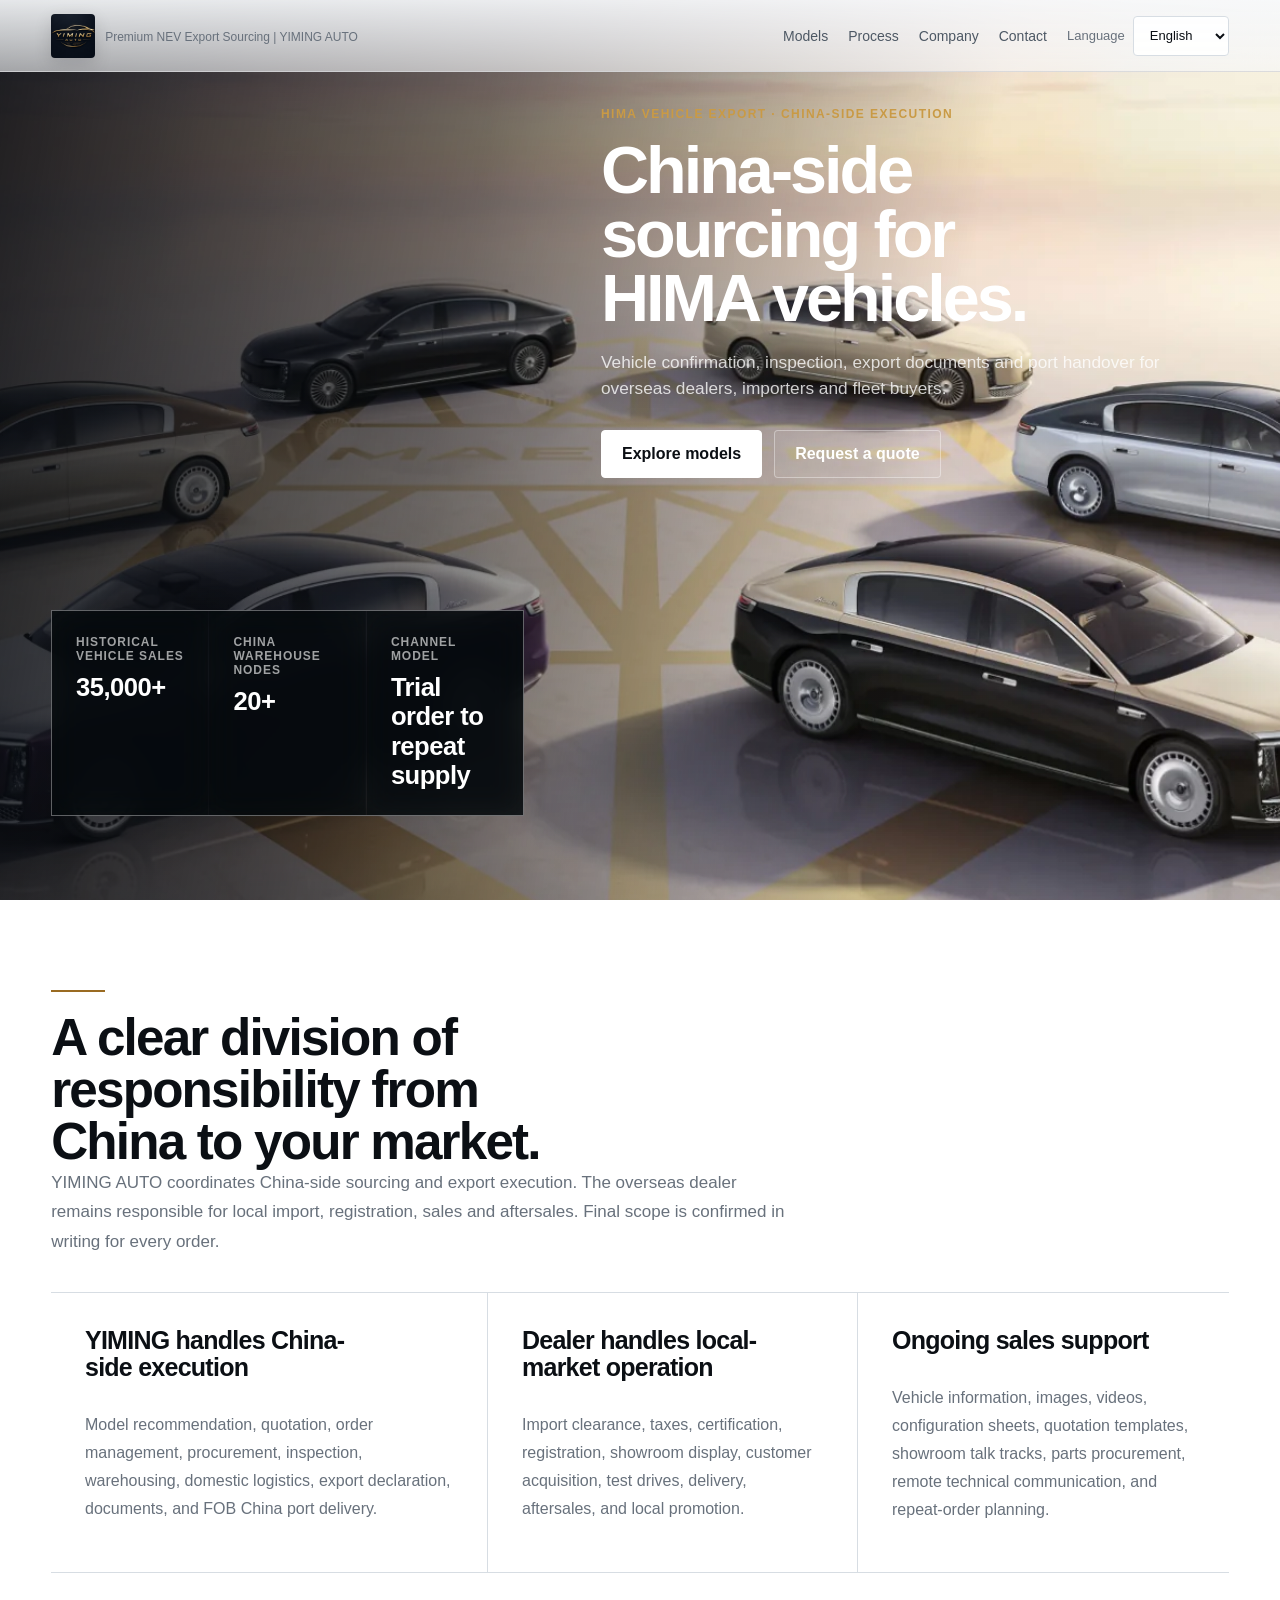
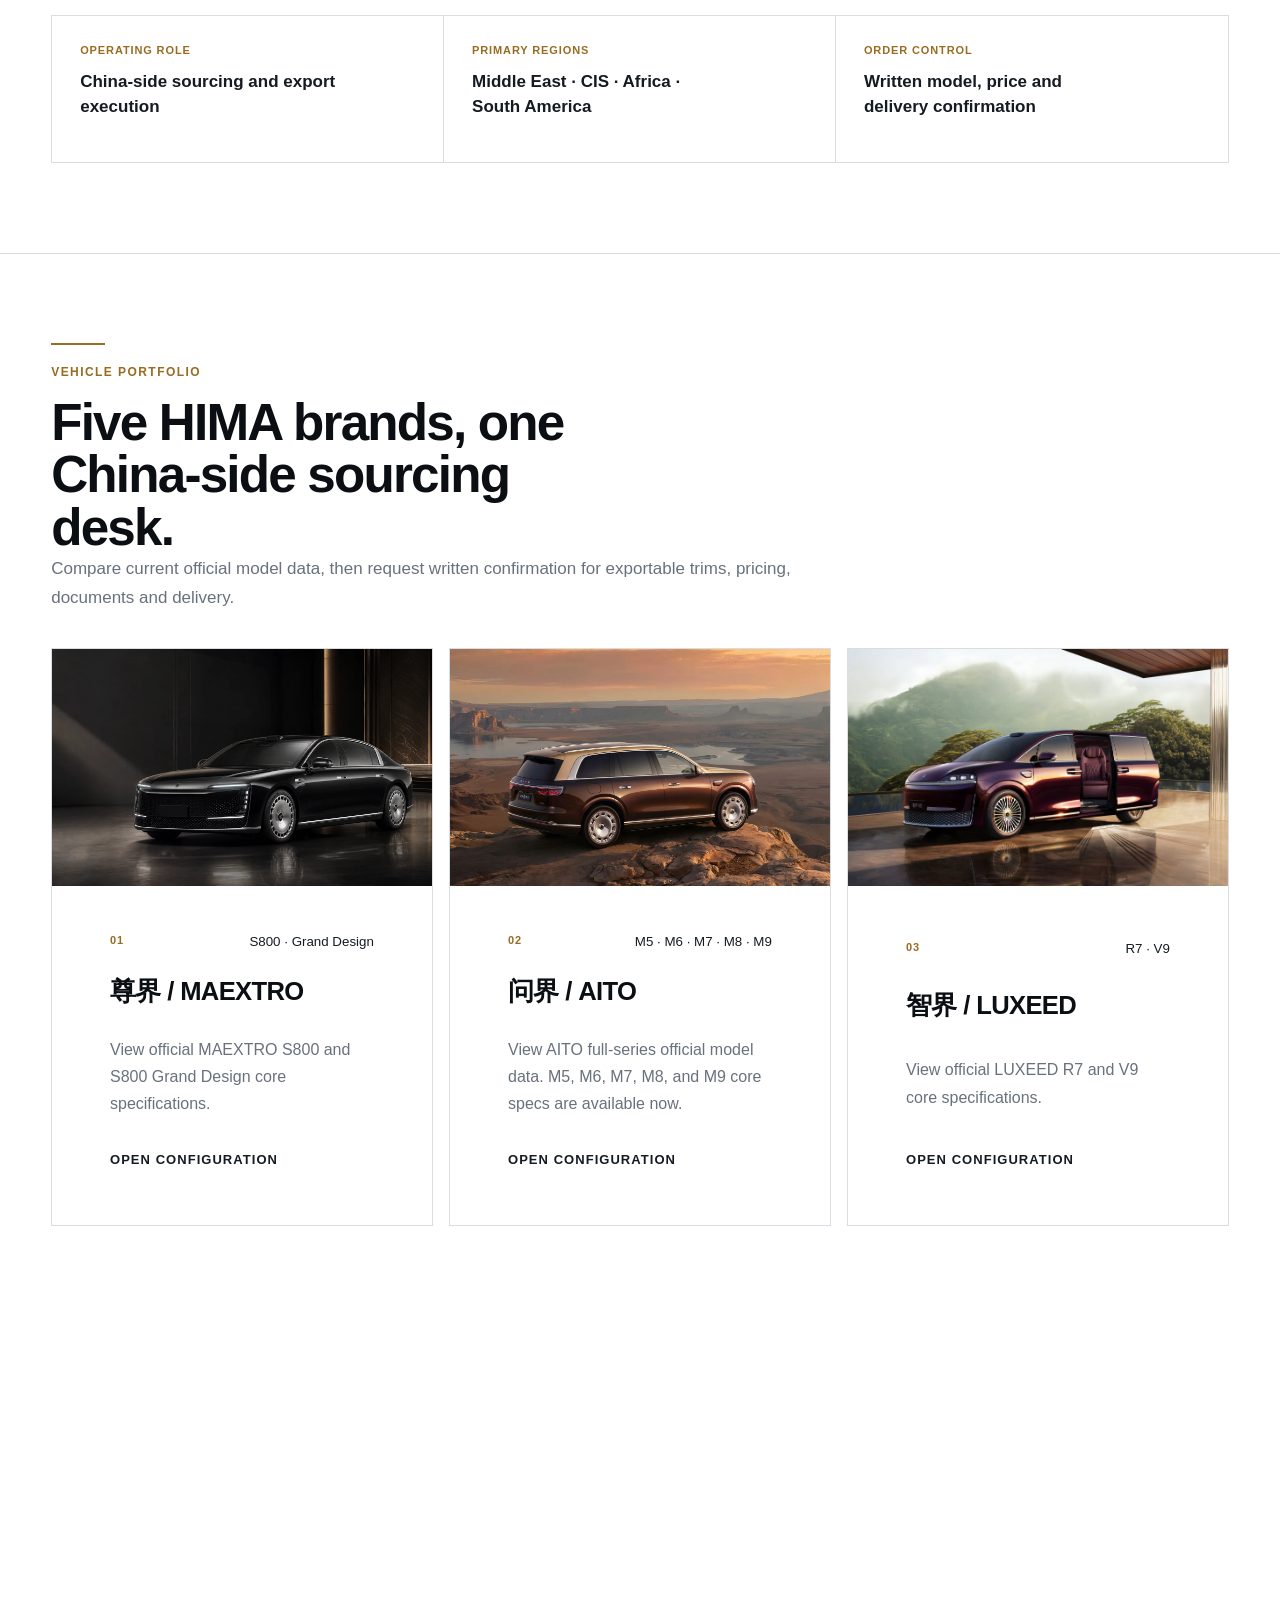
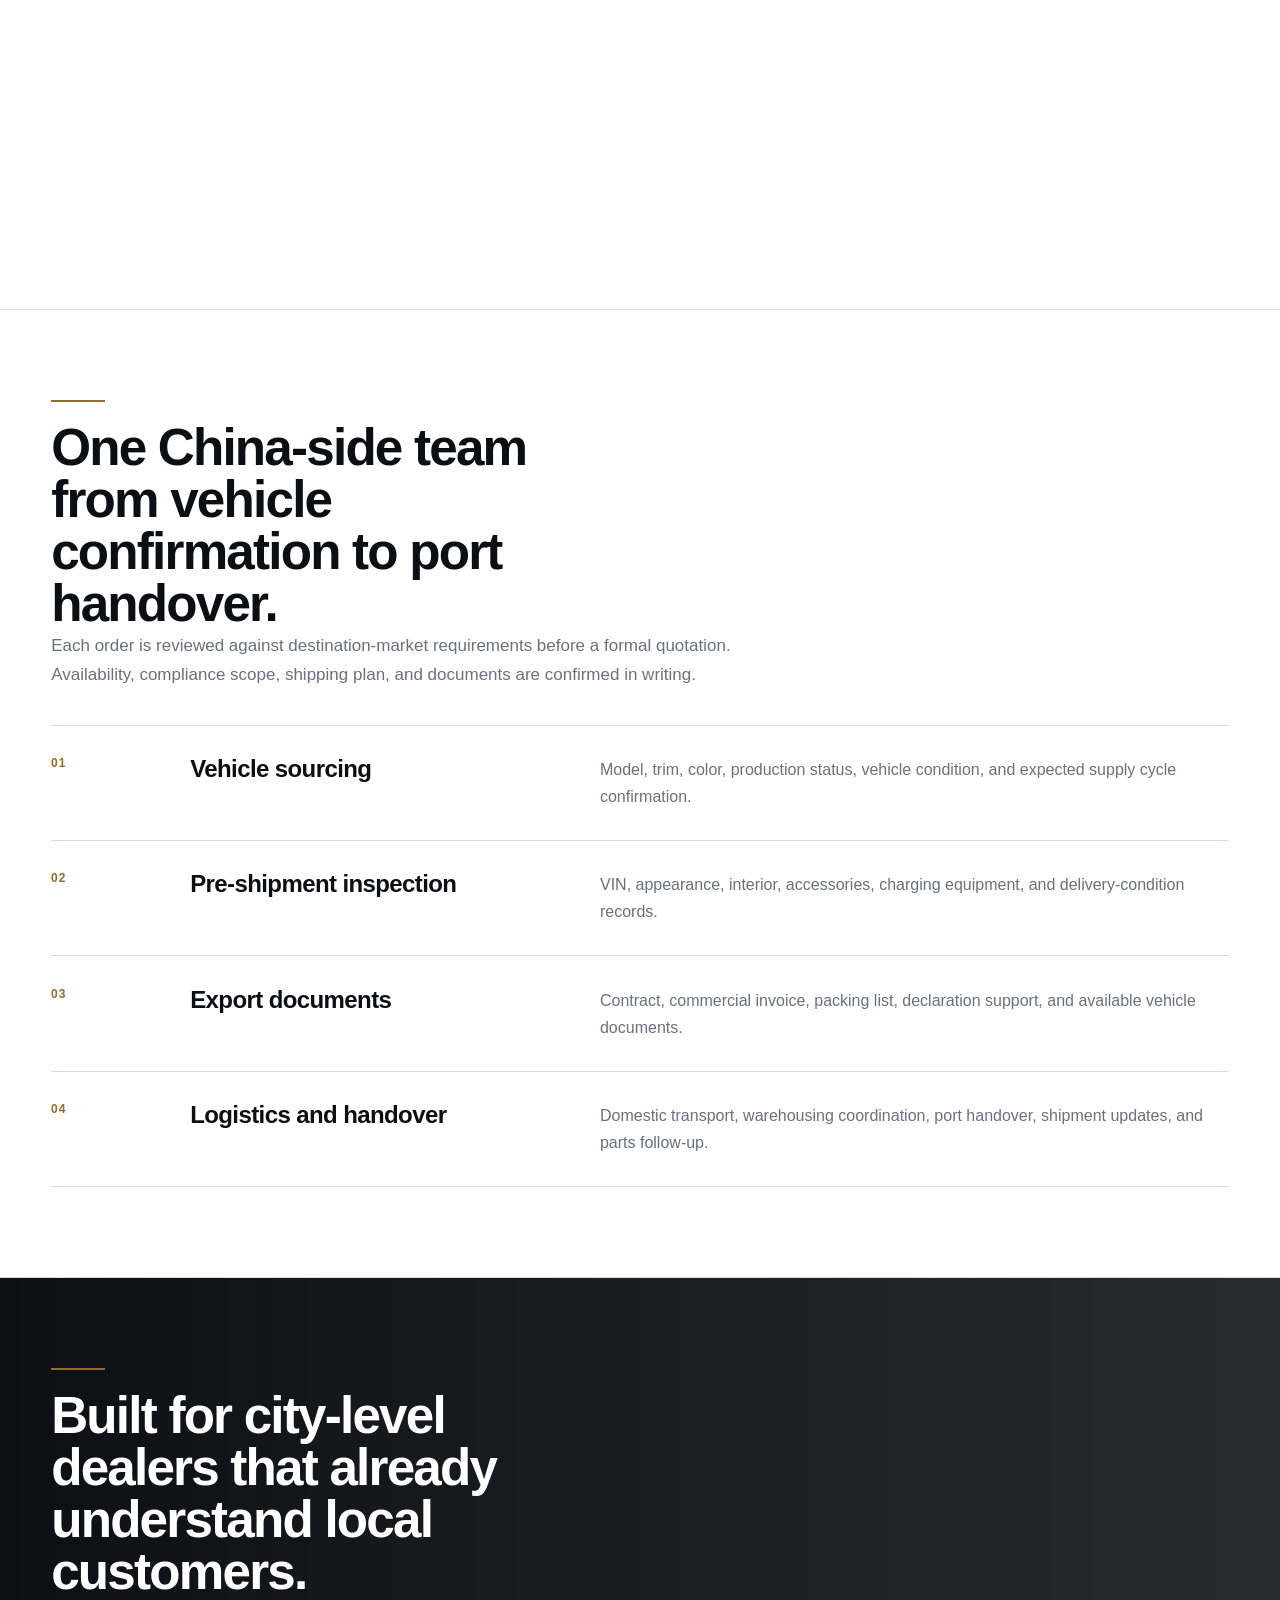
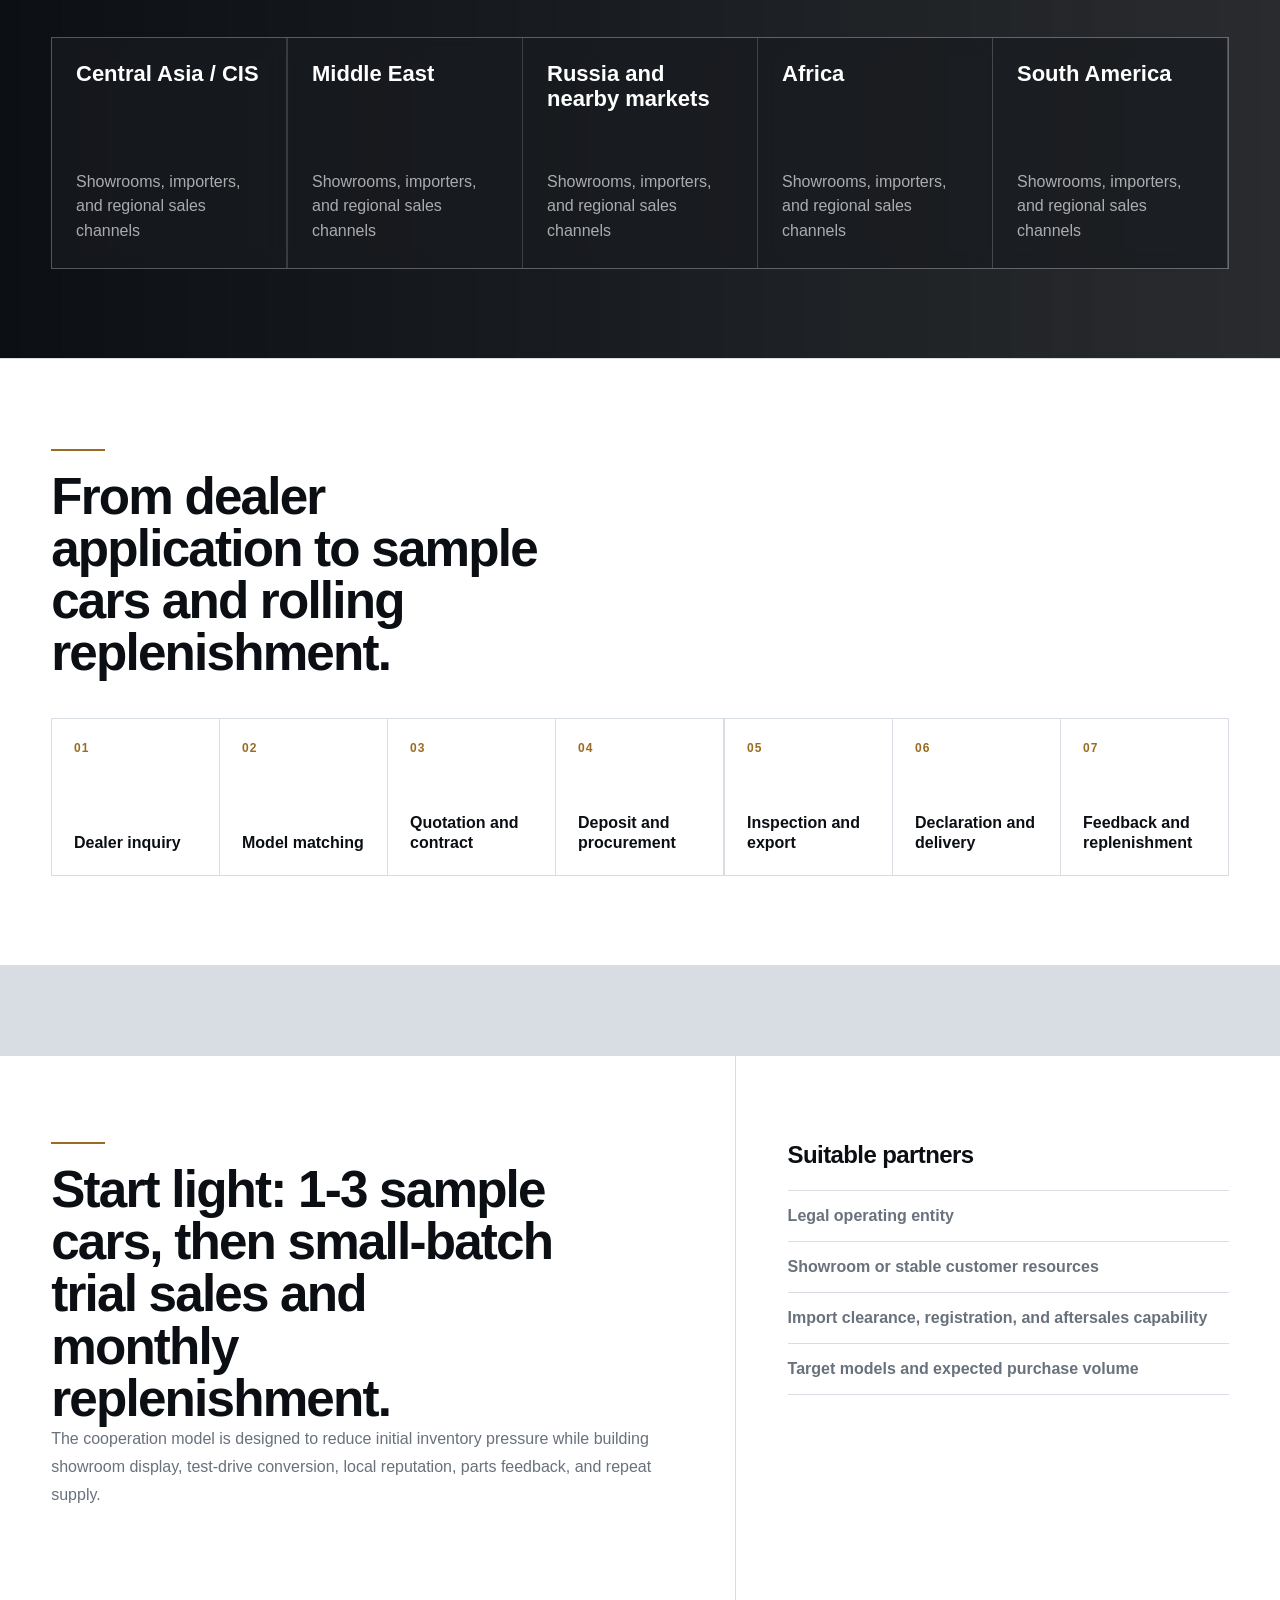
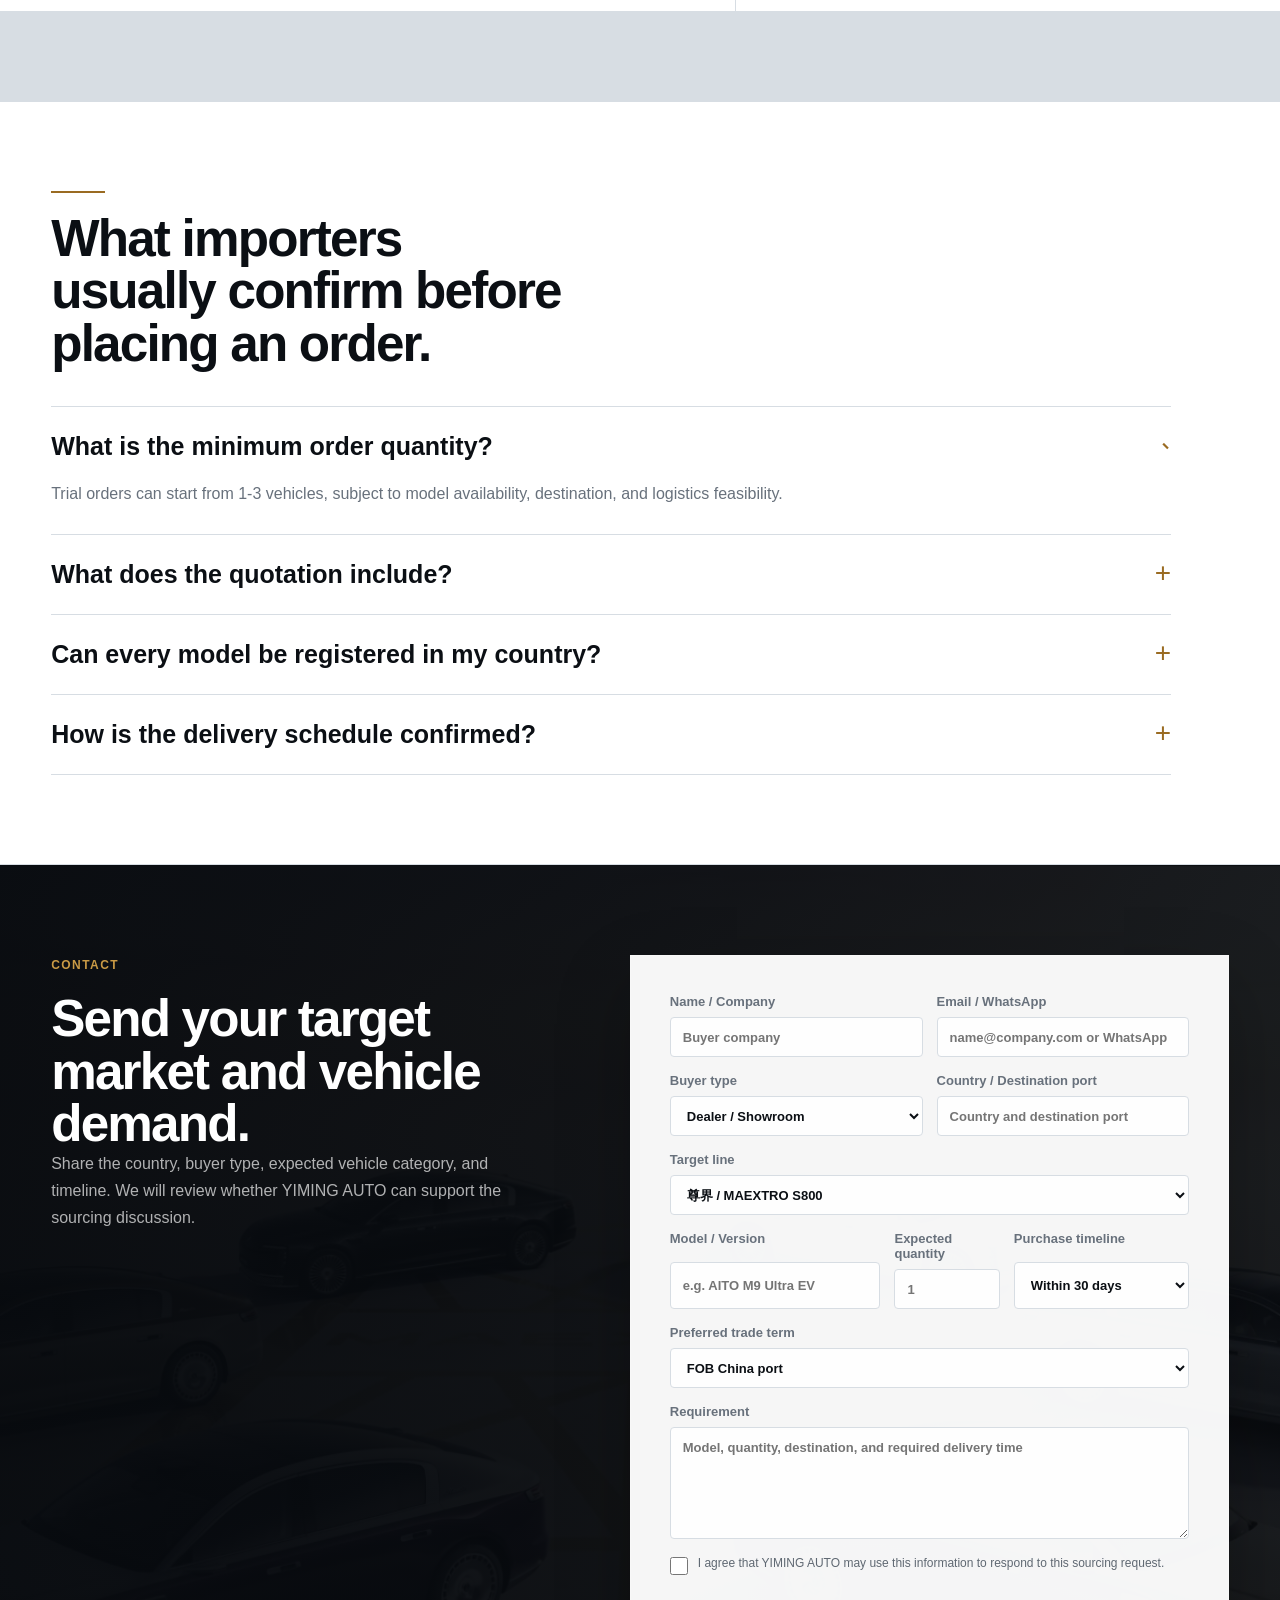
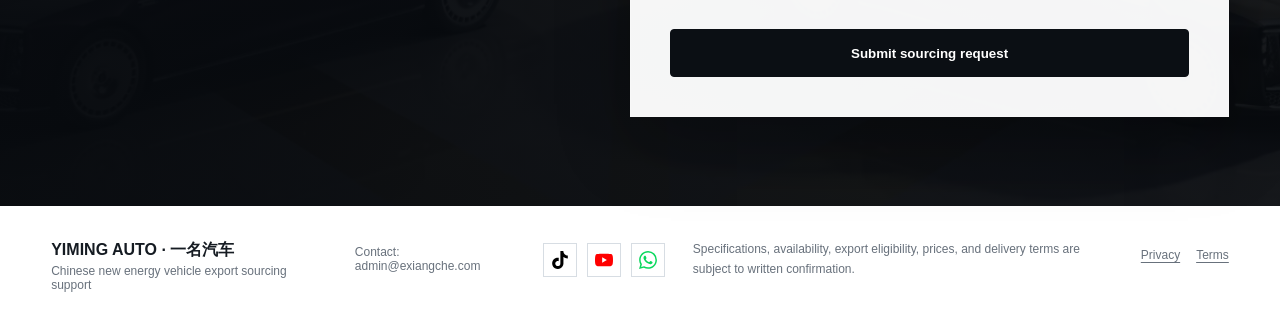
==== commit b71b5ec9: "Enhance official site showroom motion" ====
--- a/official-site/index.html
+++ b/official-site/index.html
@@ -19,7 +19,7 @@
   <meta name="twitter:card" content="summary_large_image">
   <link rel="preload" as="image" type="image/webp" href="./assets/maextro-mobile-hero.webp" media="(max-width: 640px)">
   <link rel="preload" as="image" type="image/webp" href="./assets/zunjie-s800-config-bg-final.webp" media="(min-width: 641px)">
-  <link rel="stylesheet" href="./styles.css?v=20260720-motion-v1">
+  <link rel="stylesheet" href="./styles.css?v=20260720-motion-v2">
   <script type="application/ld+json">
     {
       "@context": "https://schema.org",
@@ -376,6 +376,6 @@
     </div>
     <p class="footer-legal" data-i18n="footerLegal">Specifications, availability, export eligibility, prices, and delivery terms are subject to written confirmation.</p>
   </footer>
-  <script src="./site.js?v=20260720-motion-v1"></script>
+  <script src="./site.js?v=20260720-motion-v2"></script>
 </body>
 </html>
--- a/official-site/styles.css
+++ b/official-site/styles.css
@@ -3657,6 +3657,122 @@
   display: none;
 }
 
+/* Optional showroom layer. Motion is loaded after the critical page is ready. */
+.showroom-light-field {
+  position: absolute;
+  inset: 0;
+  z-index: 1;
+  overflow: hidden;
+  pointer-events: none;
+  mix-blend-mode: screen;
+}
+
+.showroom-beam {
+  position: absolute;
+  top: -18%;
+  bottom: -18%;
+  width: 28%;
+  border-radius: 50%;
+  background: linear-gradient(90deg, transparent, rgba(255, 213, 139, .16), rgba(255, 255, 255, .22), transparent);
+  filter: blur(18px);
+  opacity: 0;
+  will-change: transform, opacity;
+}
+
+.showroom-beam.beam-a {
+  left: 48%;
+}
+
+.showroom-beam.beam-b {
+  left: 68%;
+  width: 18%;
+  background: linear-gradient(90deg, transparent, rgba(148, 196, 255, .14), rgba(255, 255, 255, .15), transparent);
+}
+
+.showroom-horizon {
+  position: absolute;
+  right: 7%;
+  bottom: 16%;
+  width: 44%;
+  height: 1px;
+  background: linear-gradient(90deg, transparent, rgba(255, 219, 159, .72), transparent);
+  box-shadow: 0 0 24px rgba(255, 207, 129, .38);
+  transform-origin: center;
+  will-change: transform, opacity;
+}
+
+.motion-library-ready .company-hero {
+  box-shadow: inset 0 -1px rgba(255, 255, 255, .15);
+}
+
+.motion-library-ready .company-hero .hero-copy,
+.motion-library-ready .company-hero .proof-panel,
+.motion-library-ready .showroom-light-field {
+  will-change: transform, opacity;
+}
+
+.motion-library-ready .choice-media {
+  overflow: hidden;
+}
+
+.motion-library-ready .choice-media img {
+  will-change: transform, filter;
+}
+
+.motion-library-ready .choice-card::before {
+  content: "";
+  position: absolute;
+  inset: -1px;
+  z-index: 5;
+  border: 1px solid transparent;
+  background: linear-gradient(120deg, transparent 22%, rgba(202, 151, 68, .75), transparent 47%) border-box;
+  -webkit-mask:
+    linear-gradient(#fff 0 0) padding-box,
+    linear-gradient(#fff 0 0);
+  -webkit-mask-composite: xor;
+  mask-composite: exclude;
+  opacity: 0;
+  transform: translateX(-18%);
+  transition: opacity .3s ease, transform .8s var(--motion-ease, ease);
+  pointer-events: none;
+}
+
+.motion-library-ready .choice-card:hover::before,
+.motion-library-ready .choice-card:focus-visible::before {
+  opacity: .78;
+  transform: translateX(18%);
+}
+
+.cursor-aura {
+  position: fixed;
+  top: 0;
+  left: 0;
+  z-index: 24;
+  width: 340px;
+  height: 340px;
+  border-radius: 50%;
+  background: radial-gradient(circle, rgba(214, 168, 89, .1) 0%, rgba(214, 168, 89, .035) 34%, transparent 69%);
+  opacity: 0;
+  transition: opacity .35s ease;
+  mix-blend-mode: screen;
+  pointer-events: none;
+  will-change: transform;
+}
+
+.cursor-aura.is-active {
+  opacity: 1;
+}
+
+@media (hover: hover) and (pointer: fine) {
+  .motion-library-ready .section-heading h2 {
+    transition: letter-spacing .5s var(--motion-ease, ease);
+  }
+
+  .motion-library-ready .section-heading:hover h2 {
+    letter-spacing: .012em;
+  }
+}
+
 @supports (animation-timeline: view()) {
   @media (prefers-reduced-motion: no-preference) {
     .aito-model-media img,
@@ -3749,6 +3865,11 @@
     display: none;
   }
 
+  .showroom-light-field,
+  .cursor-aura {
+    display: none;
+  }
+
   .choice-card:hover .choice-topline,
   .choice-card:hover h3,
   .choice-card:hover p,
@@ -3787,4 +3908,10 @@
   .model-quote-bar a {
     transform: none !important;
   }
-}
+
+  .showroom-light-field,
+  .cursor-aura,
+  .motion-library-ready .choice-card::before {
+    display: none;
+  }
+}
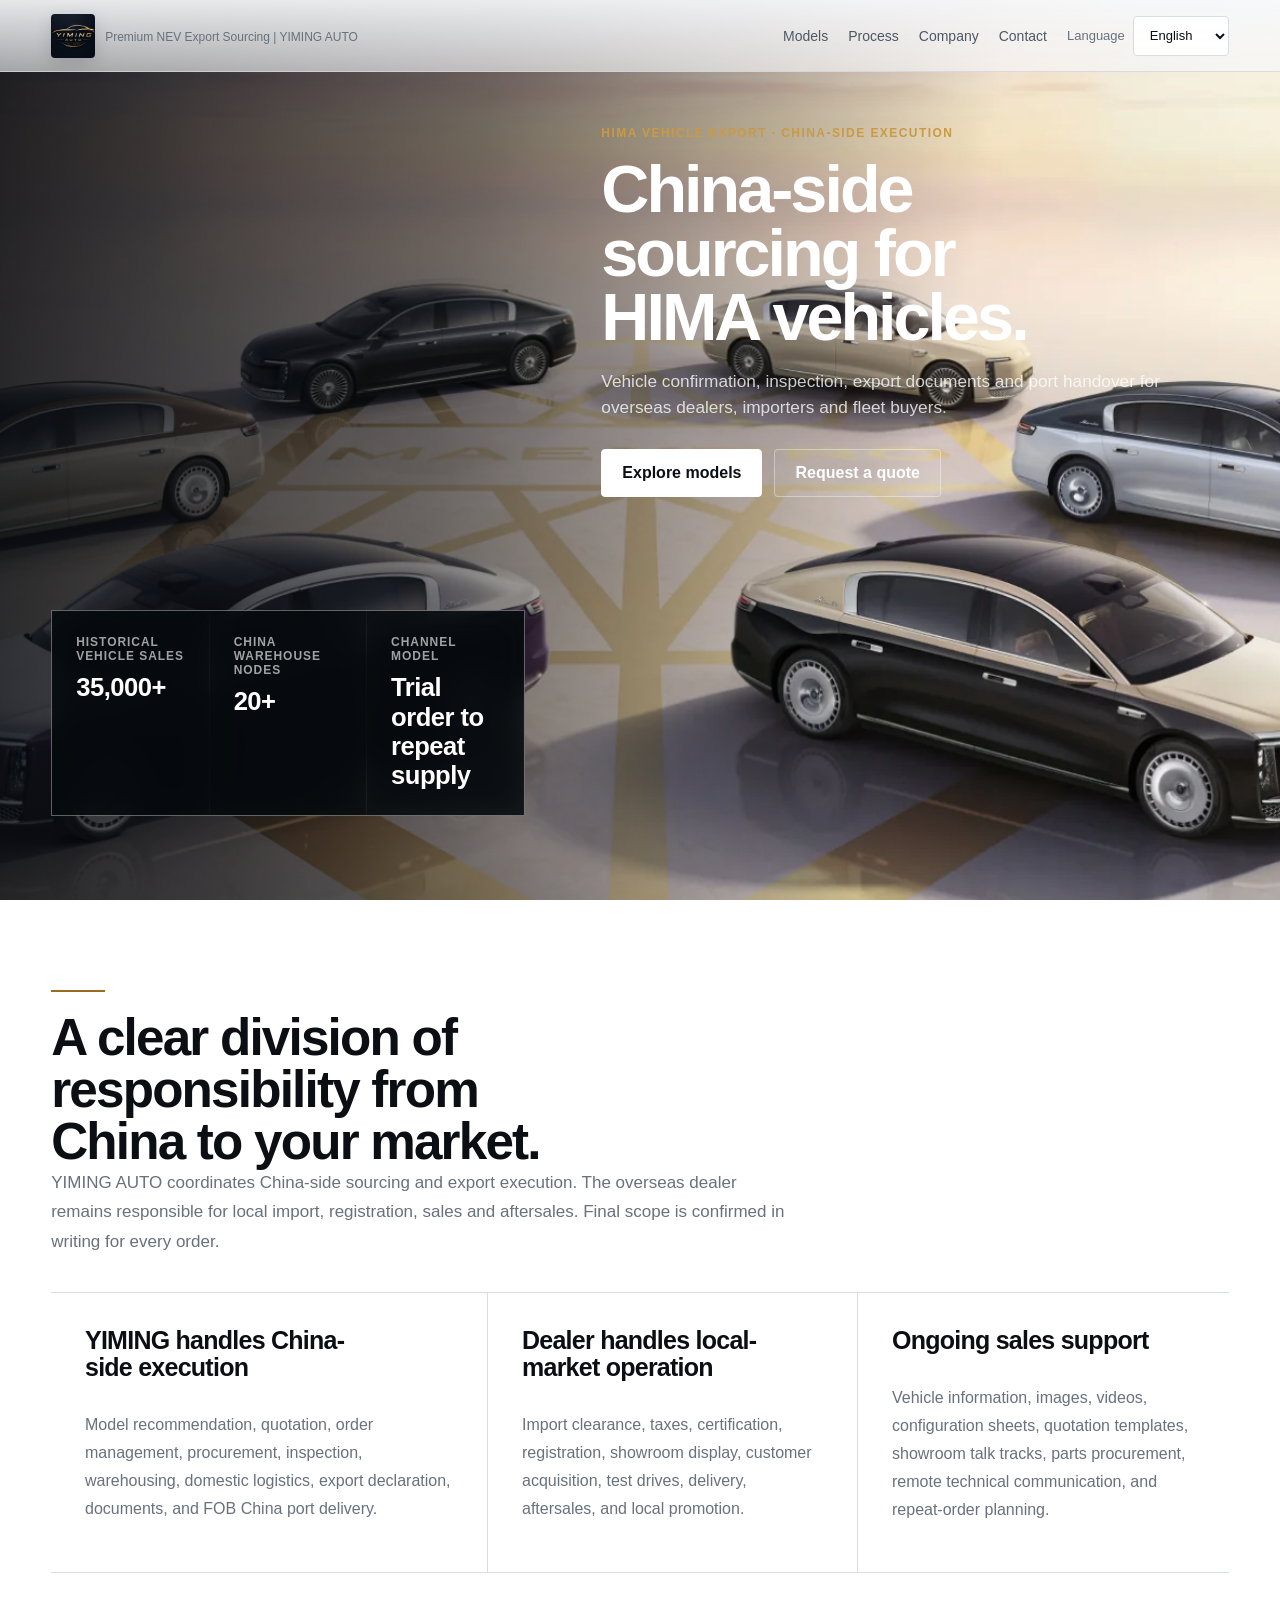
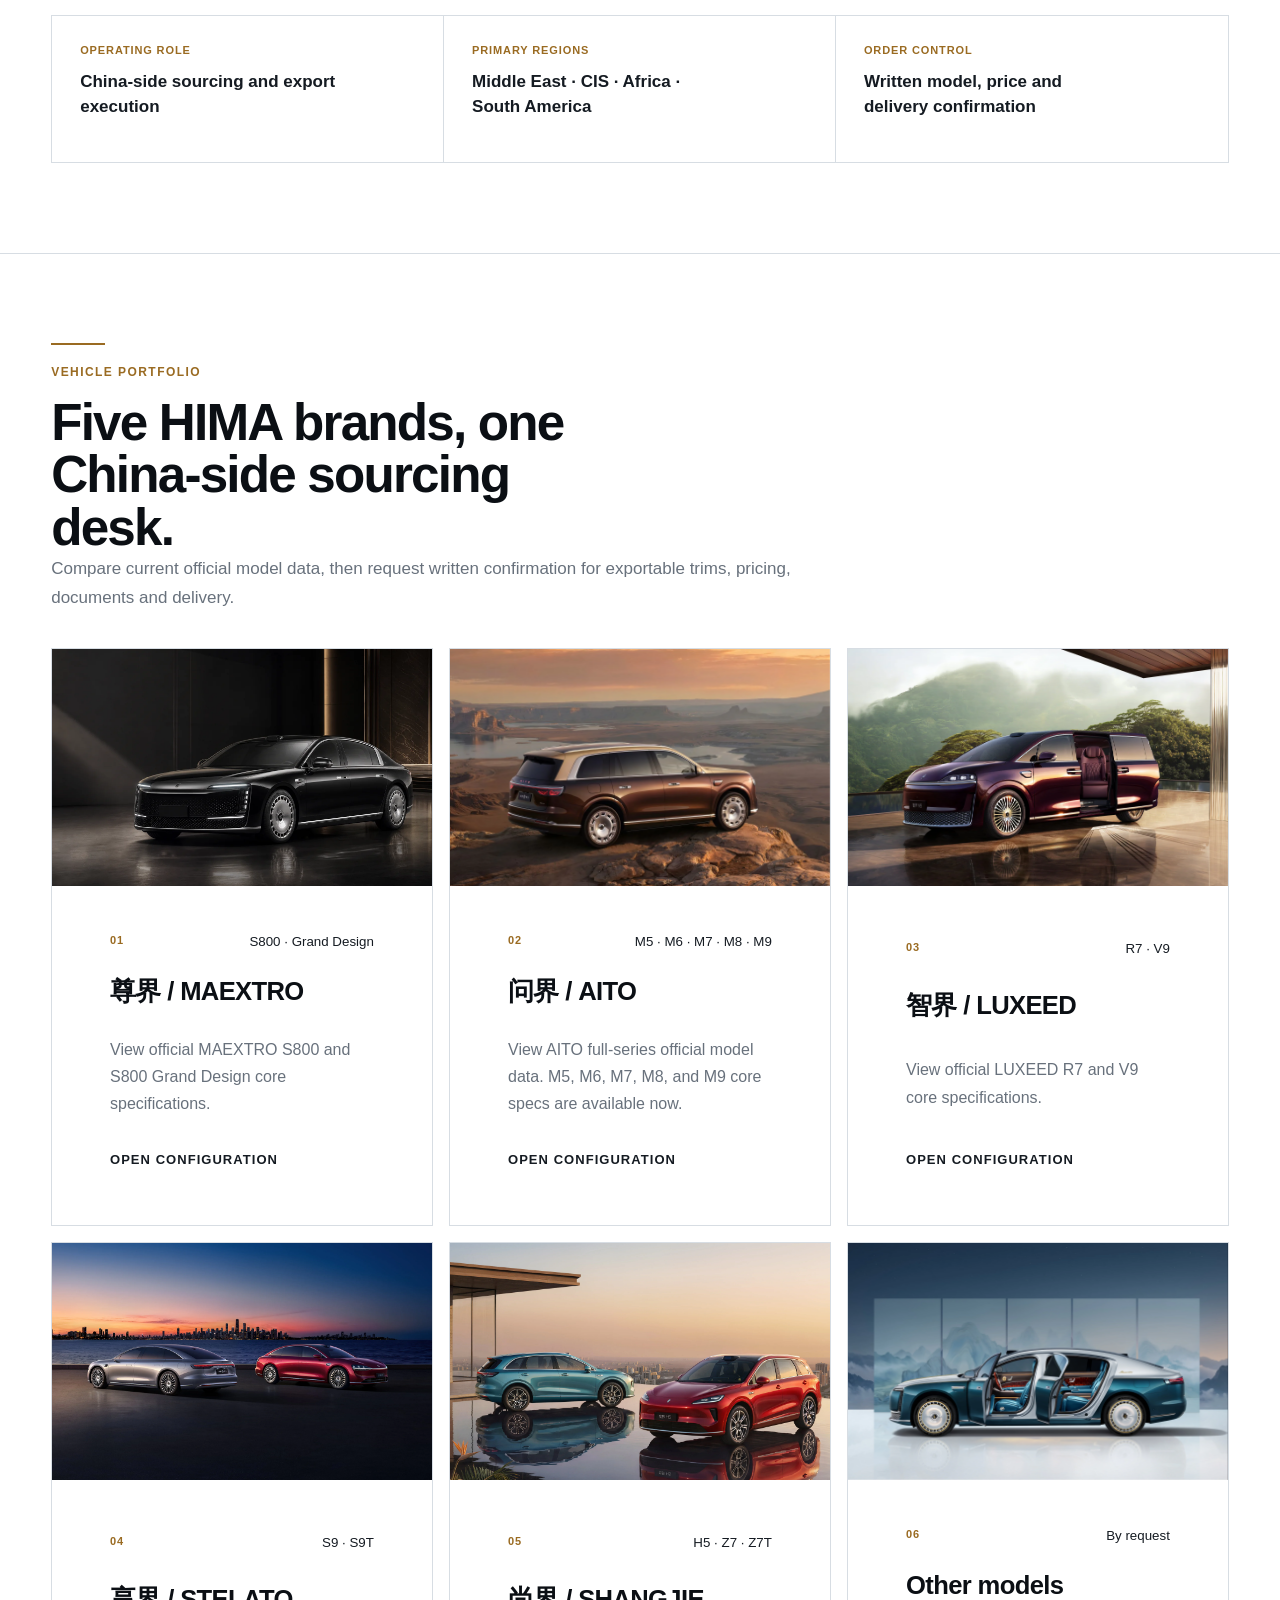
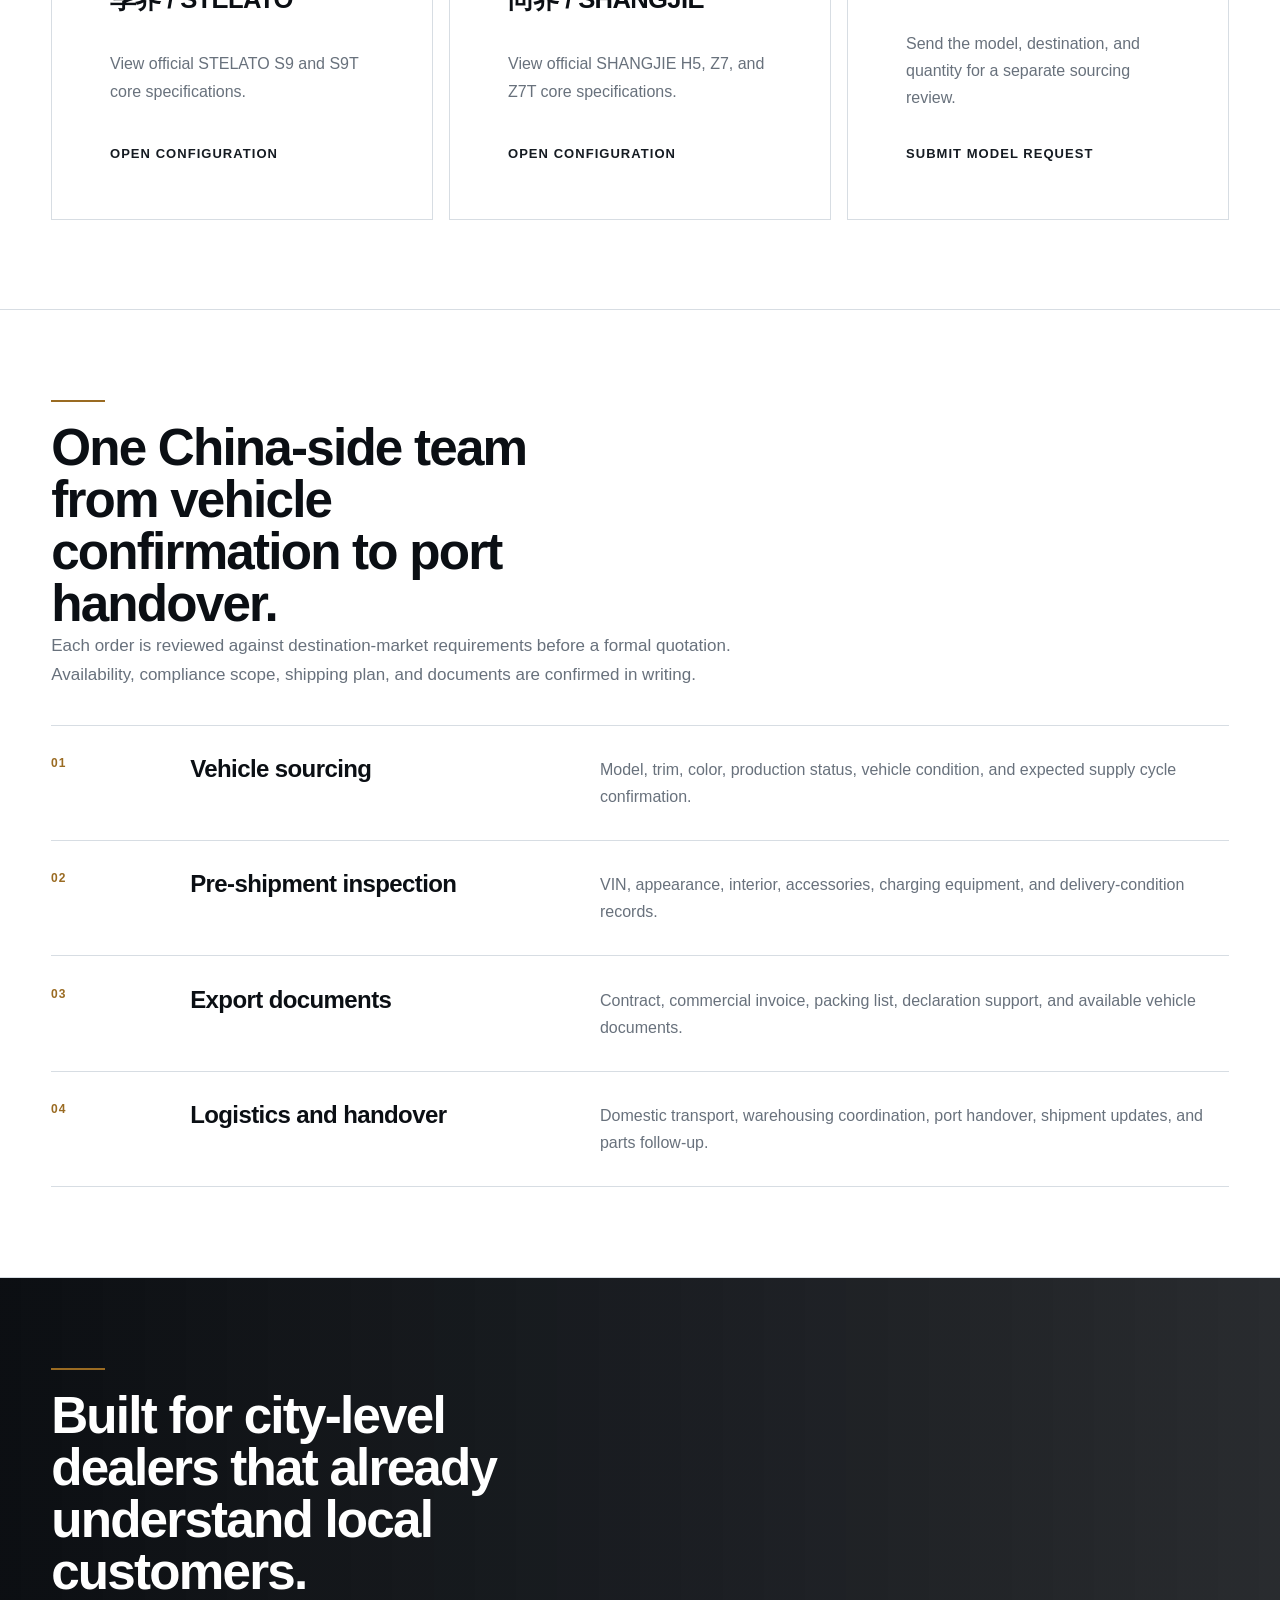
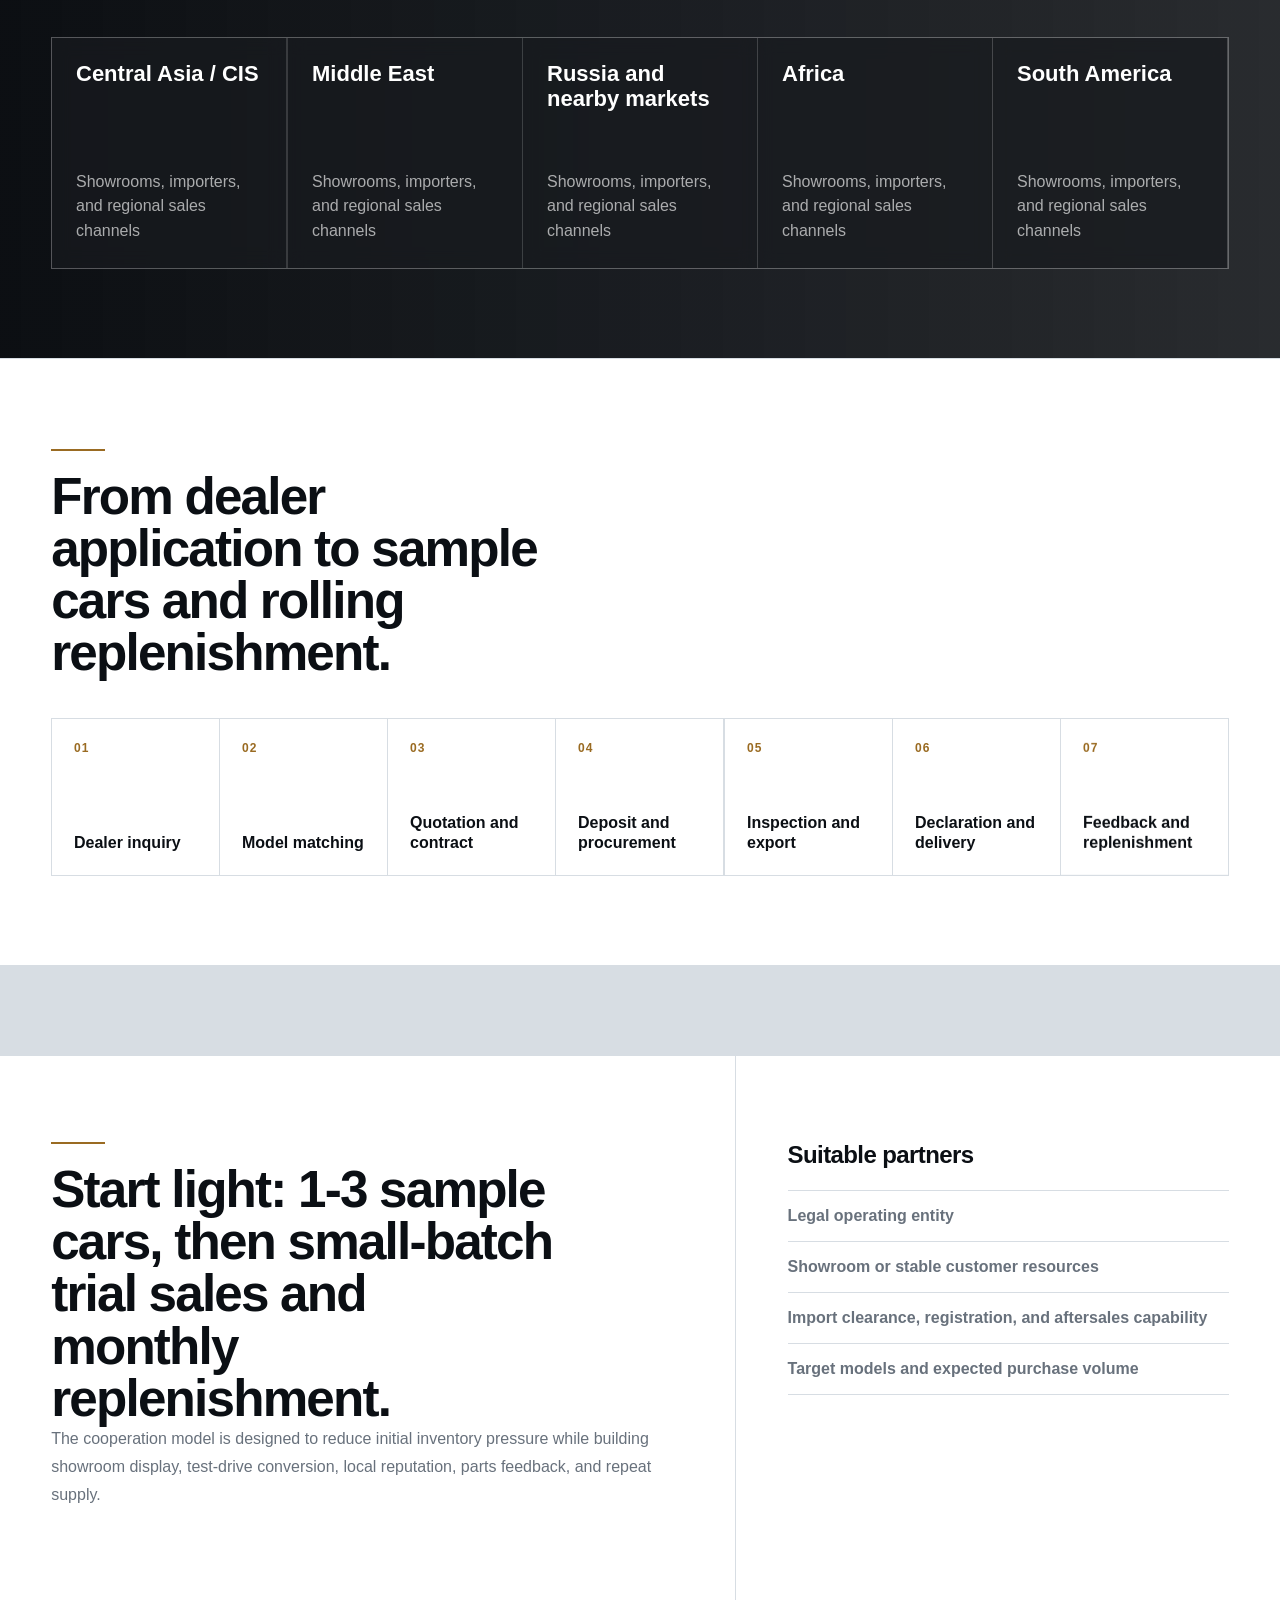
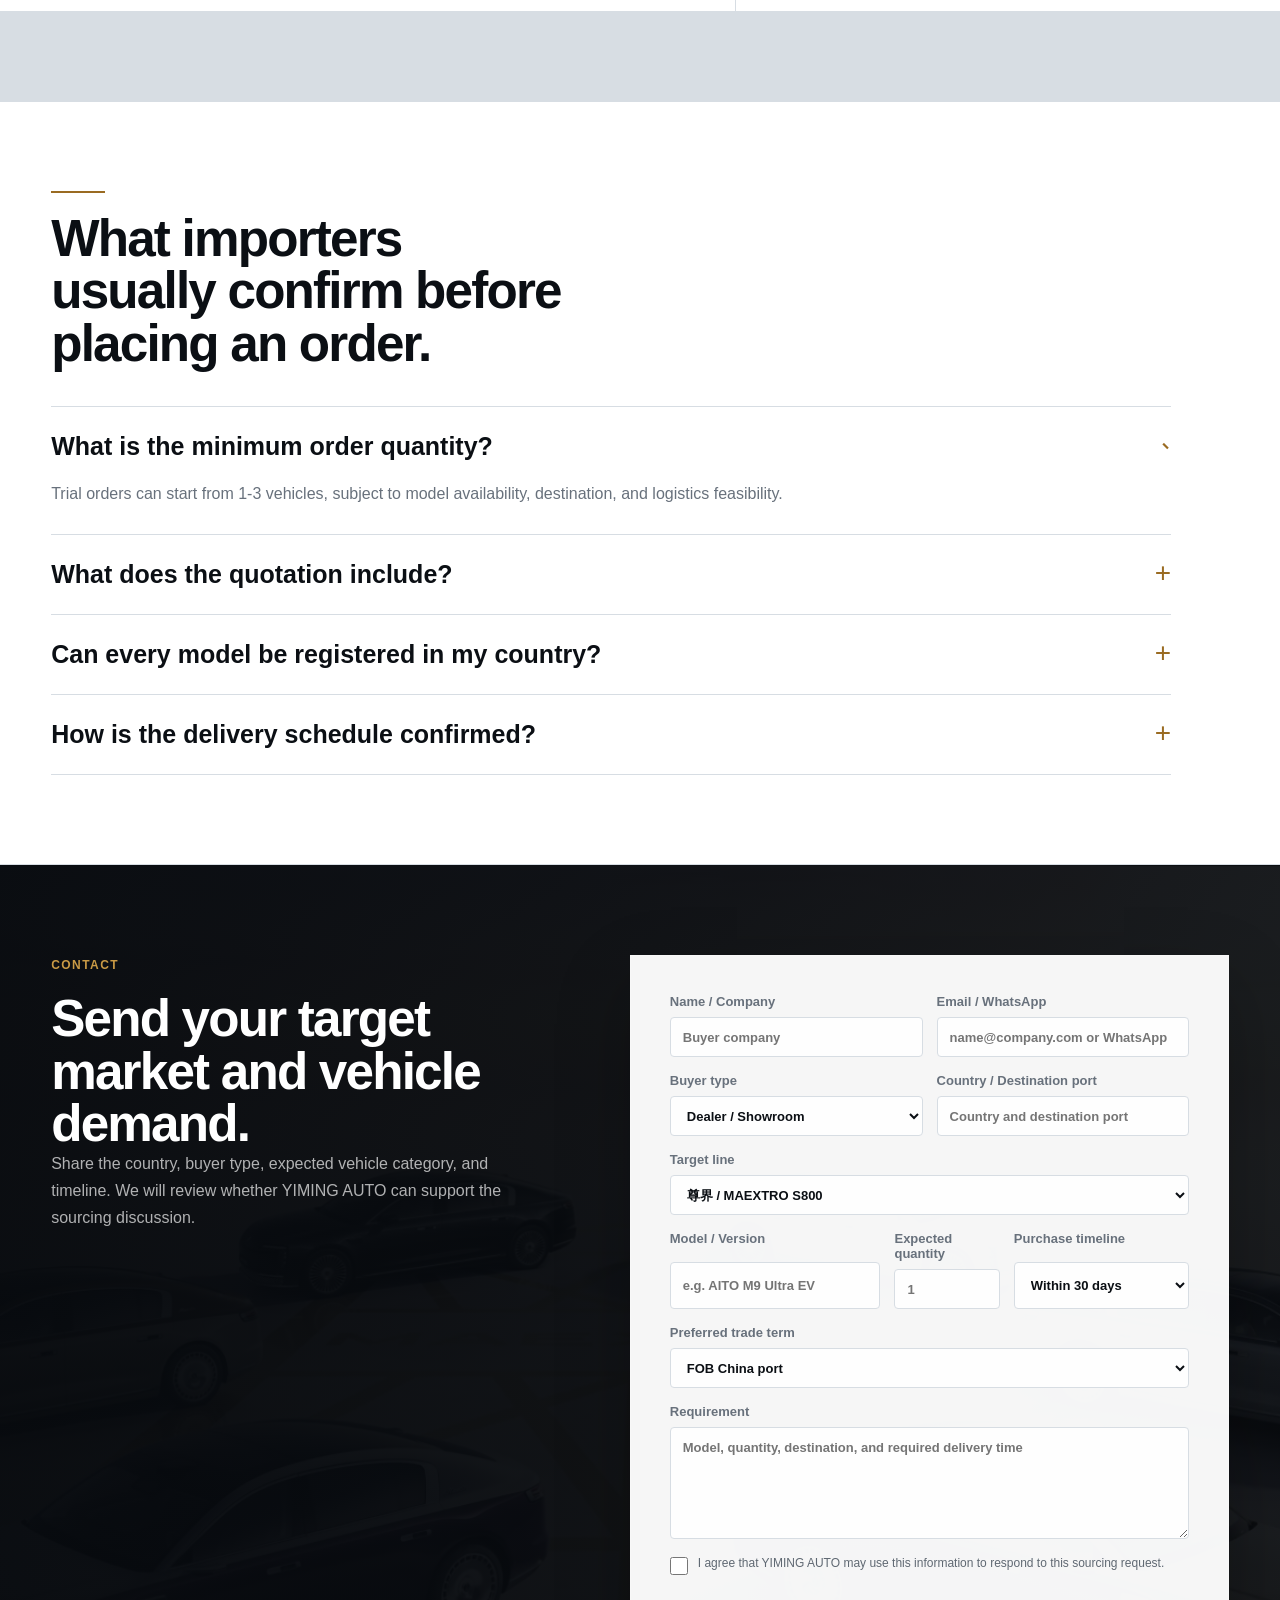
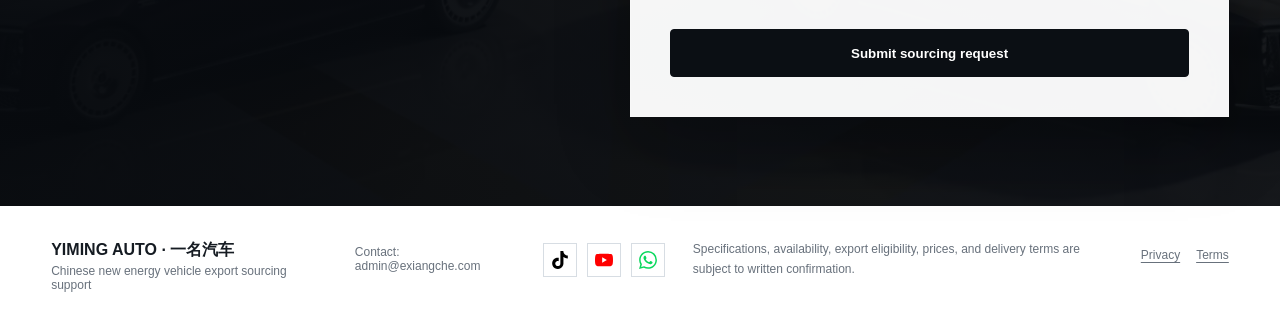
==== commit 60f93d4b: "Preserve original hero content layout" ====
--- a/official-site/index.html
+++ b/official-site/index.html
@@ -19,7 +19,7 @@
   <meta name="twitter:card" content="summary_large_image">
   <link rel="preload" as="image" type="image/webp" href="./assets/maextro-mobile-hero.webp" media="(max-width: 640px)">
   <link rel="preload" as="image" type="image/webp" href="./assets/zunjie-s800-config-bg-final.webp" media="(min-width: 641px)">
-  <link rel="stylesheet" href="./styles.css?v=20260720-motion-v2">
+  <link rel="stylesheet" href="./styles.css?v=20260720-motion-v3">
   <script type="application/ld+json">
     {
       "@context": "https://schema.org",
@@ -376,6 +376,6 @@
     </div>
     <p class="footer-legal" data-i18n="footerLegal">Specifications, availability, export eligibility, prices, and delivery terms are subject to written confirmation.</p>
   </footer>
-  <script src="./site.js?v=20260720-motion-v2"></script>
+  <script src="./site.js?v=20260720-motion-v3"></script>
 </body>
 </html>
--- a/official-site/styles.css
+++ b/official-site/styles.css
@@ -3705,8 +3705,6 @@
   box-shadow: inset 0 -1px rgba(255, 255, 255, .15);
 }
 
-.motion-library-ready .company-hero .hero-copy,
-.motion-library-ready .company-hero .proof-panel,
 .motion-library-ready .showroom-light-field {
   will-change: transform, opacity;
 }
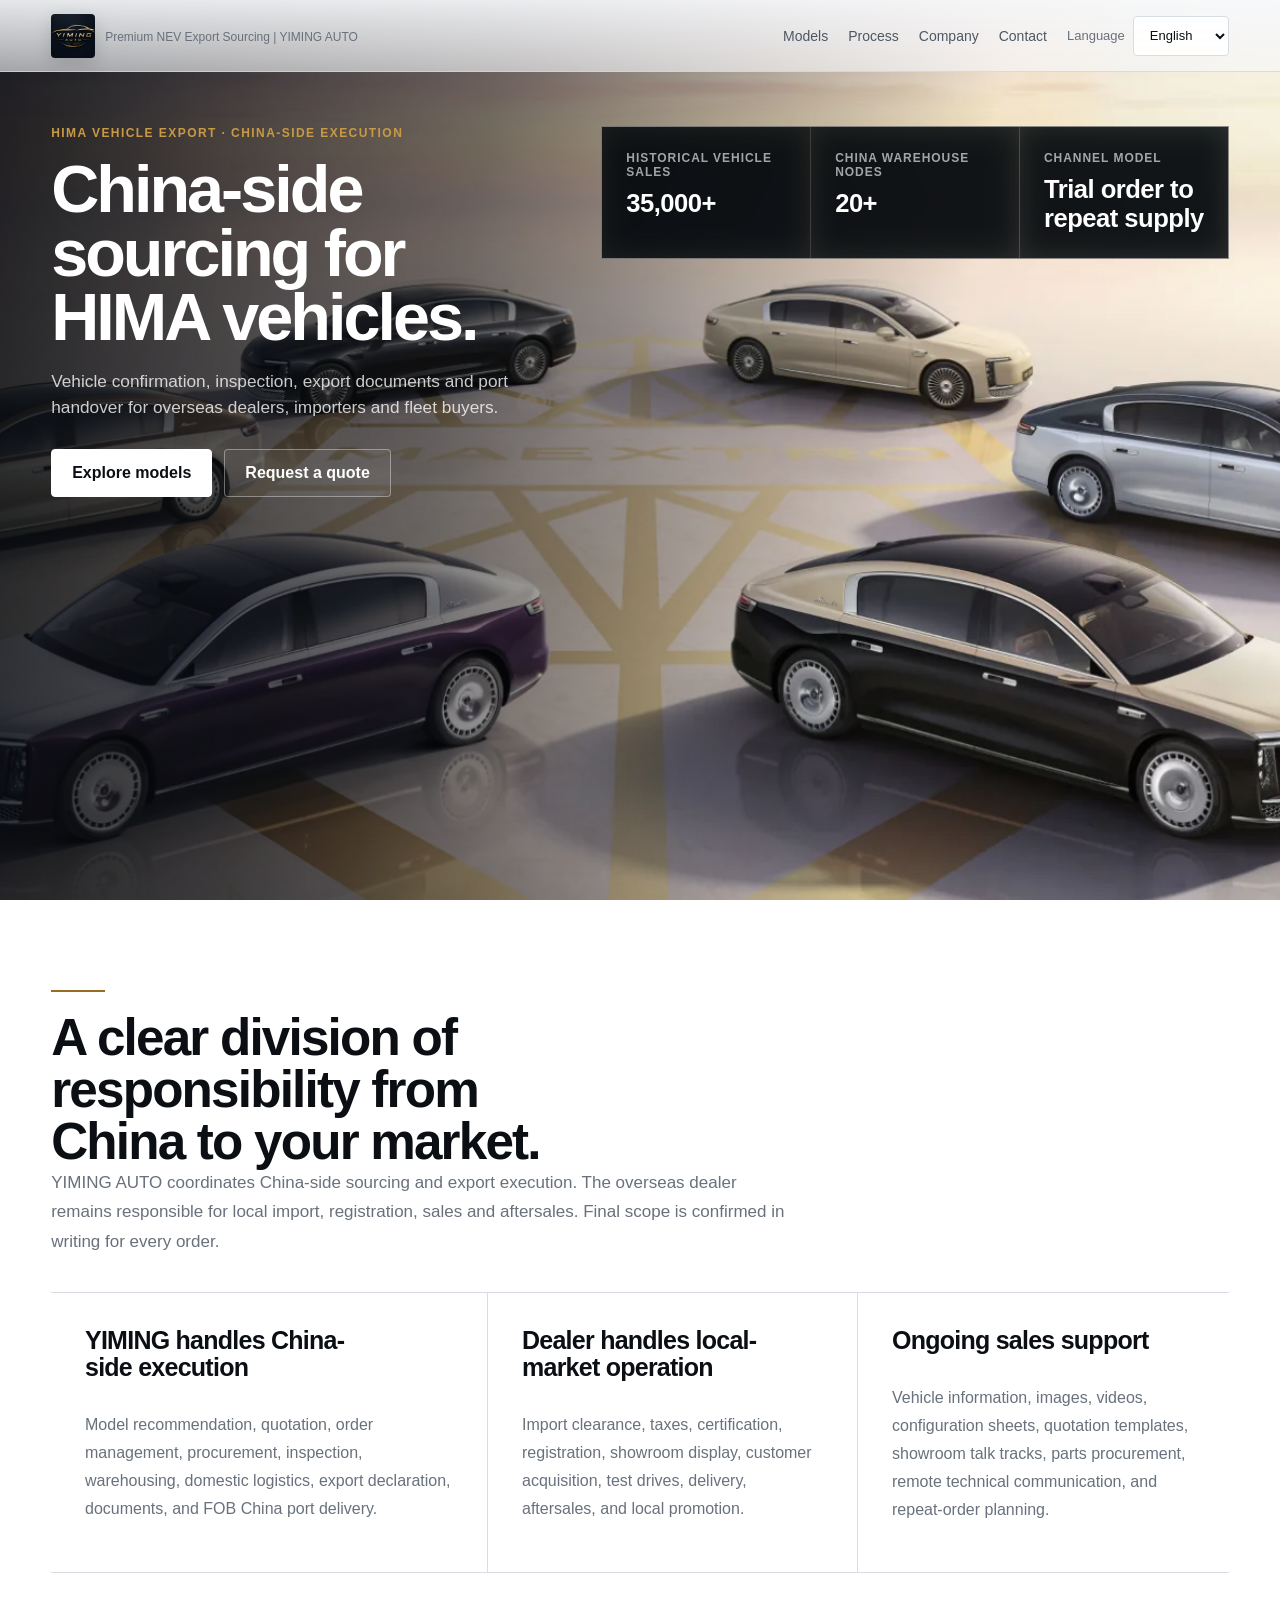
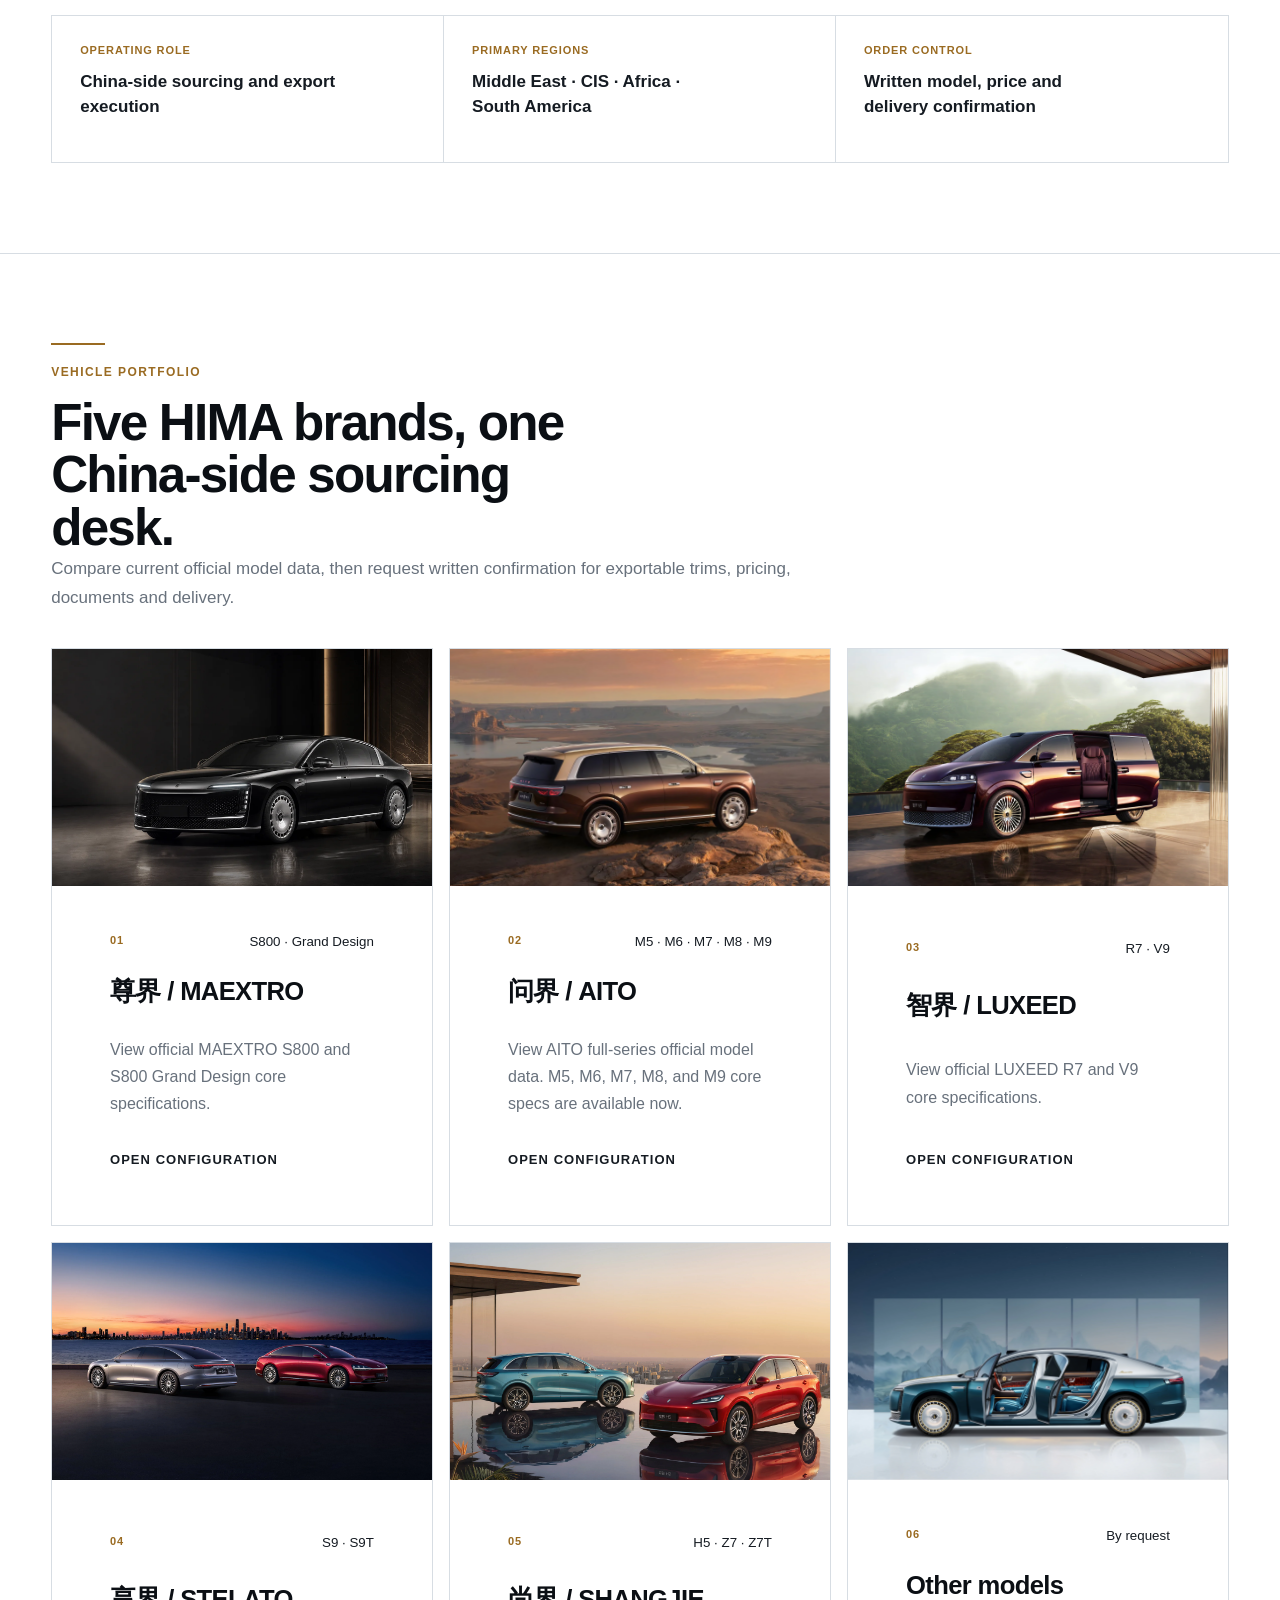
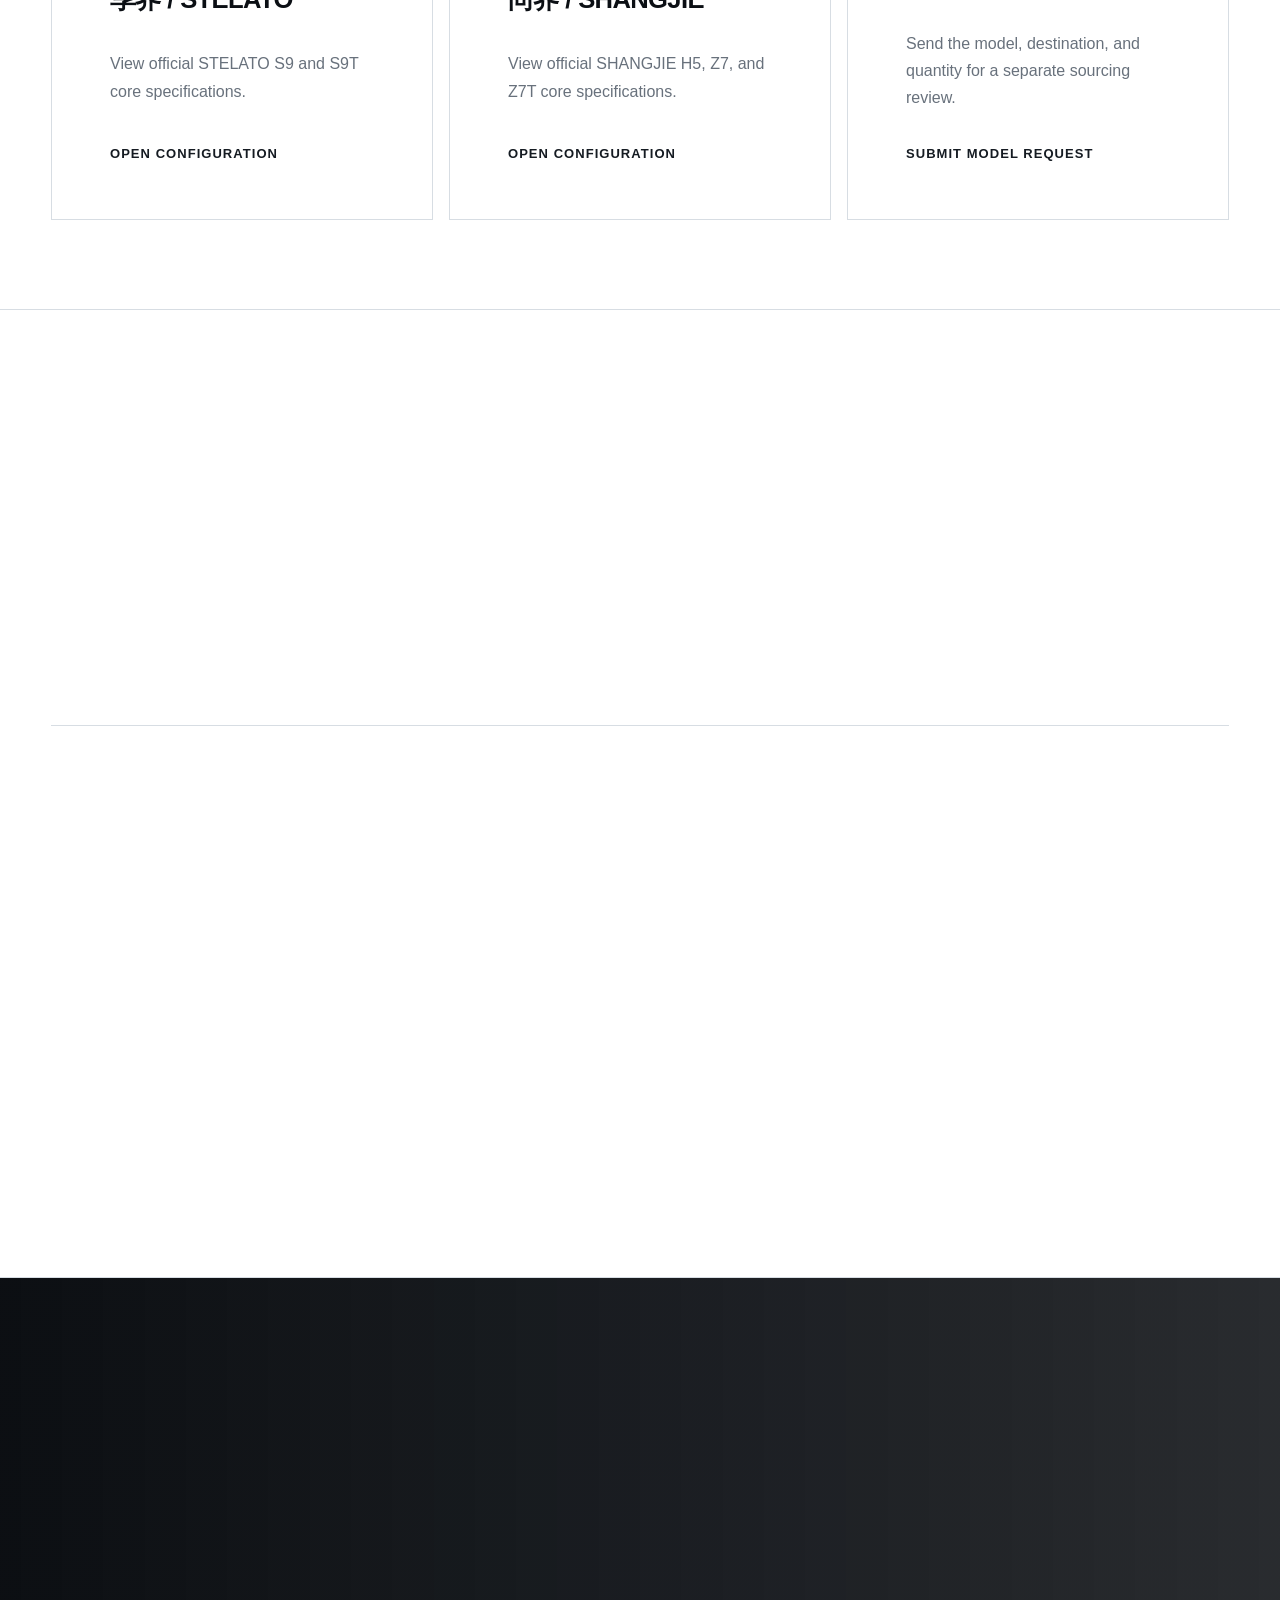
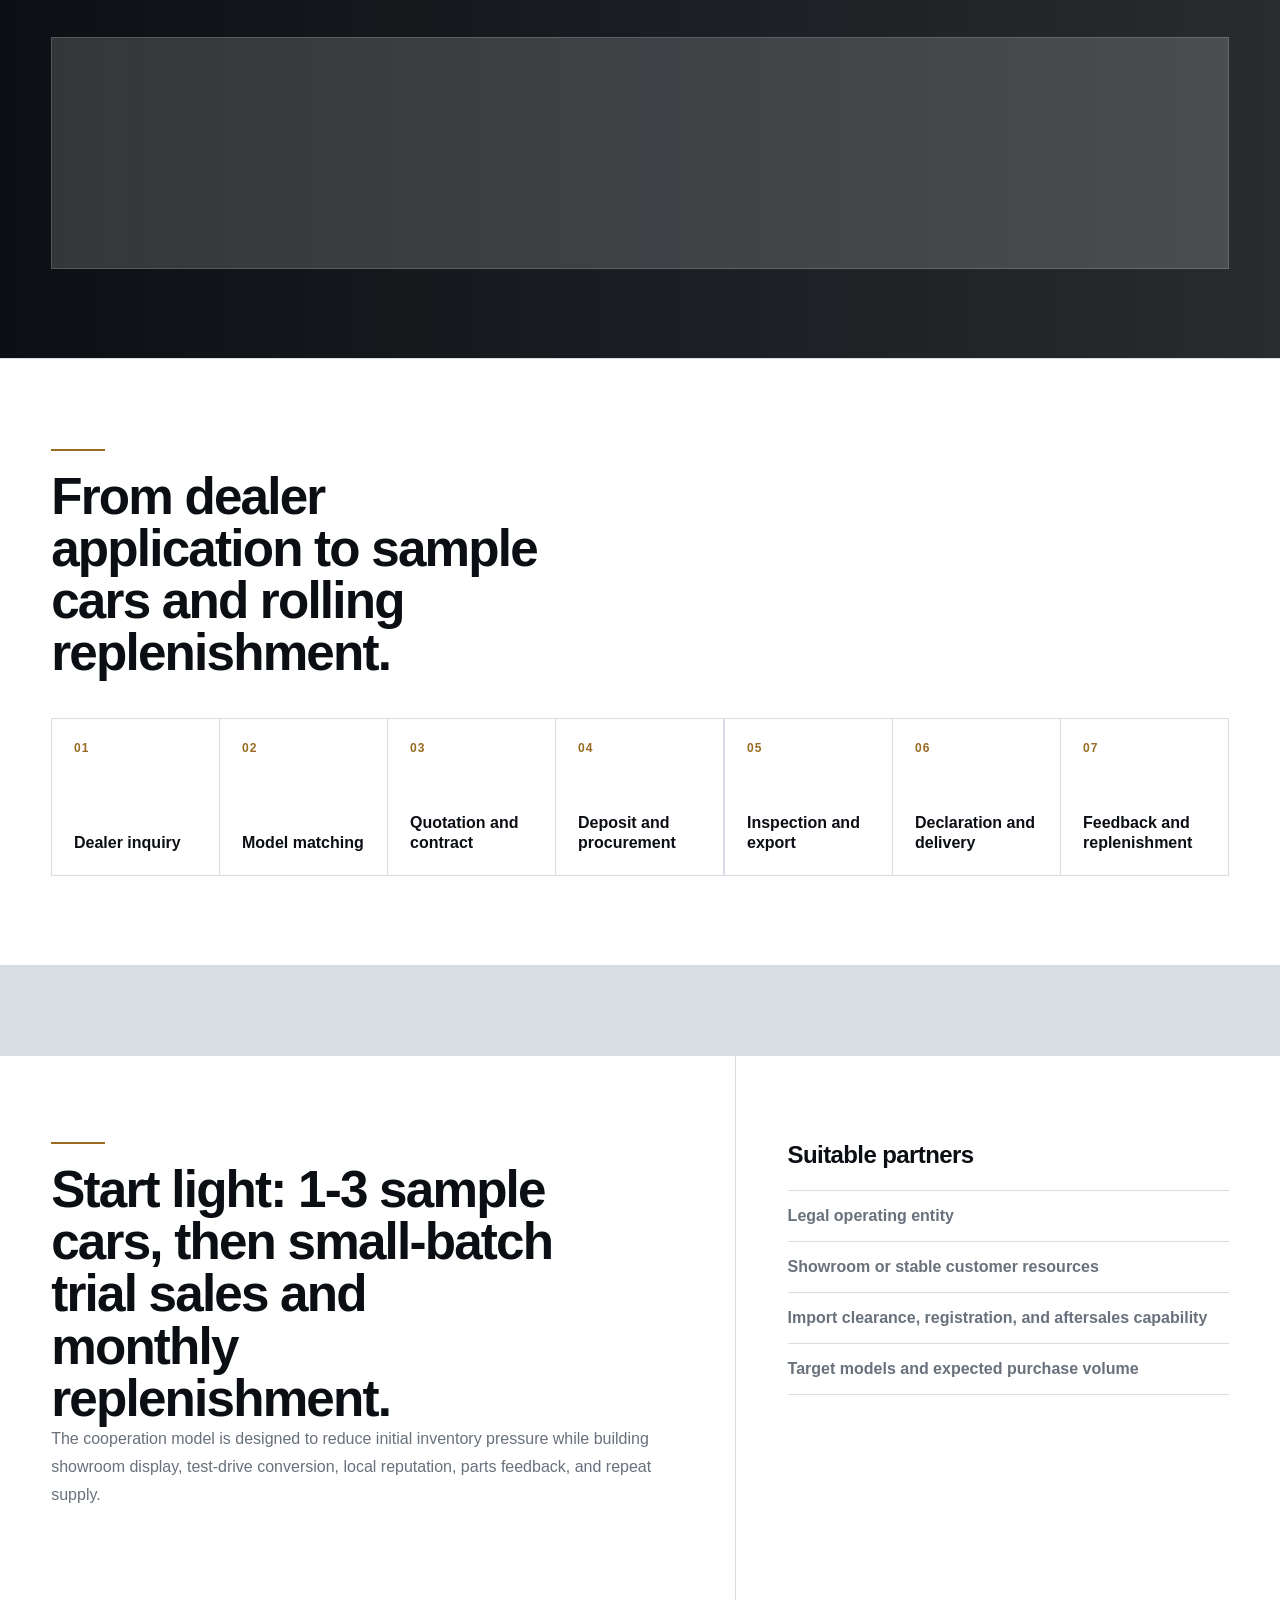
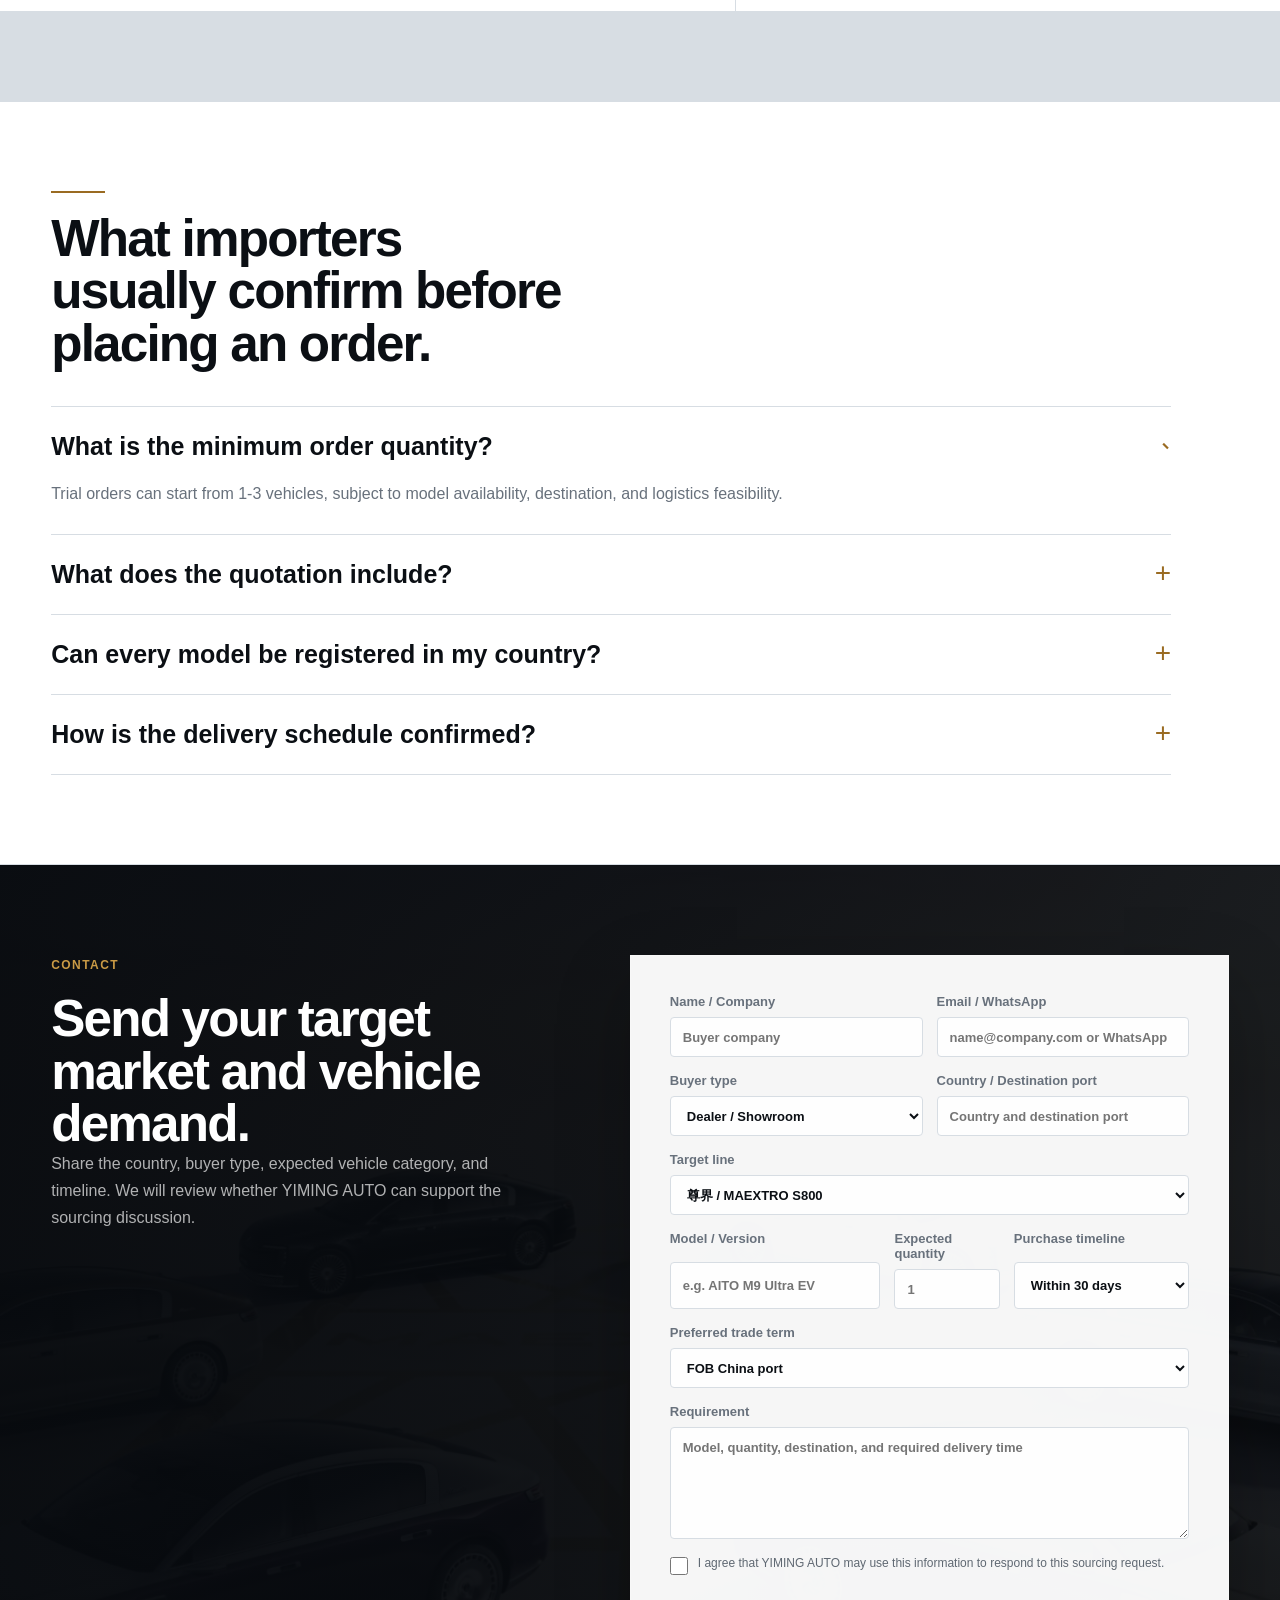
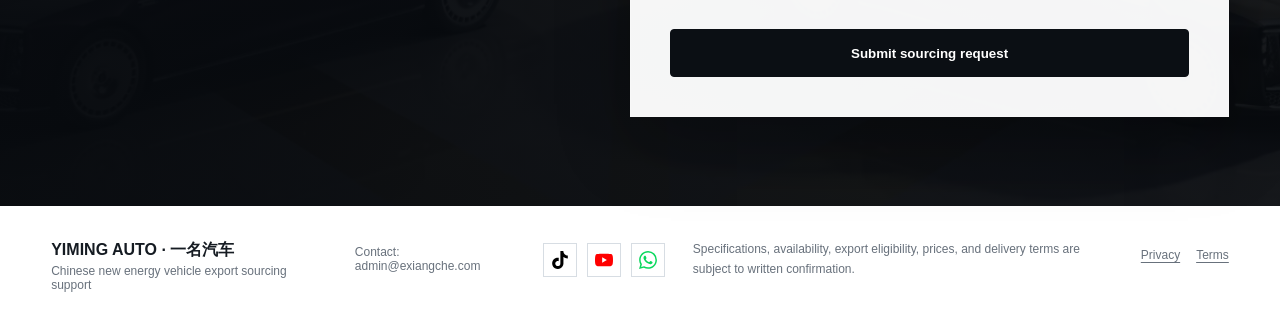
==== commit 1483ba8d: "Restore original hero grid order" ====
--- a/official-site/index.html
+++ b/official-site/index.html
@@ -19,7 +19,7 @@
   <meta name="twitter:card" content="summary_large_image">
   <link rel="preload" as="image" type="image/webp" href="./assets/maextro-mobile-hero.webp" media="(max-width: 640px)">
   <link rel="preload" as="image" type="image/webp" href="./assets/zunjie-s800-config-bg-final.webp" media="(min-width: 641px)">
-  <link rel="stylesheet" href="./styles.css?v=20260720-motion-v3">
+  <link rel="stylesheet" href="./styles.css?v=20260720-motion-v4">
   <script type="application/ld+json">
     {
       "@context": "https://schema.org",
@@ -376,6 +376,6 @@
     </div>
     <p class="footer-legal" data-i18n="footerLegal">Specifications, availability, export eligibility, prices, and delivery terms are subject to written confirmation.</p>
   </footer>
-  <script src="./site.js?v=20260720-motion-v3"></script>
+  <script src="./site.js?v=20260720-motion-v4"></script>
 </body>
 </html>
